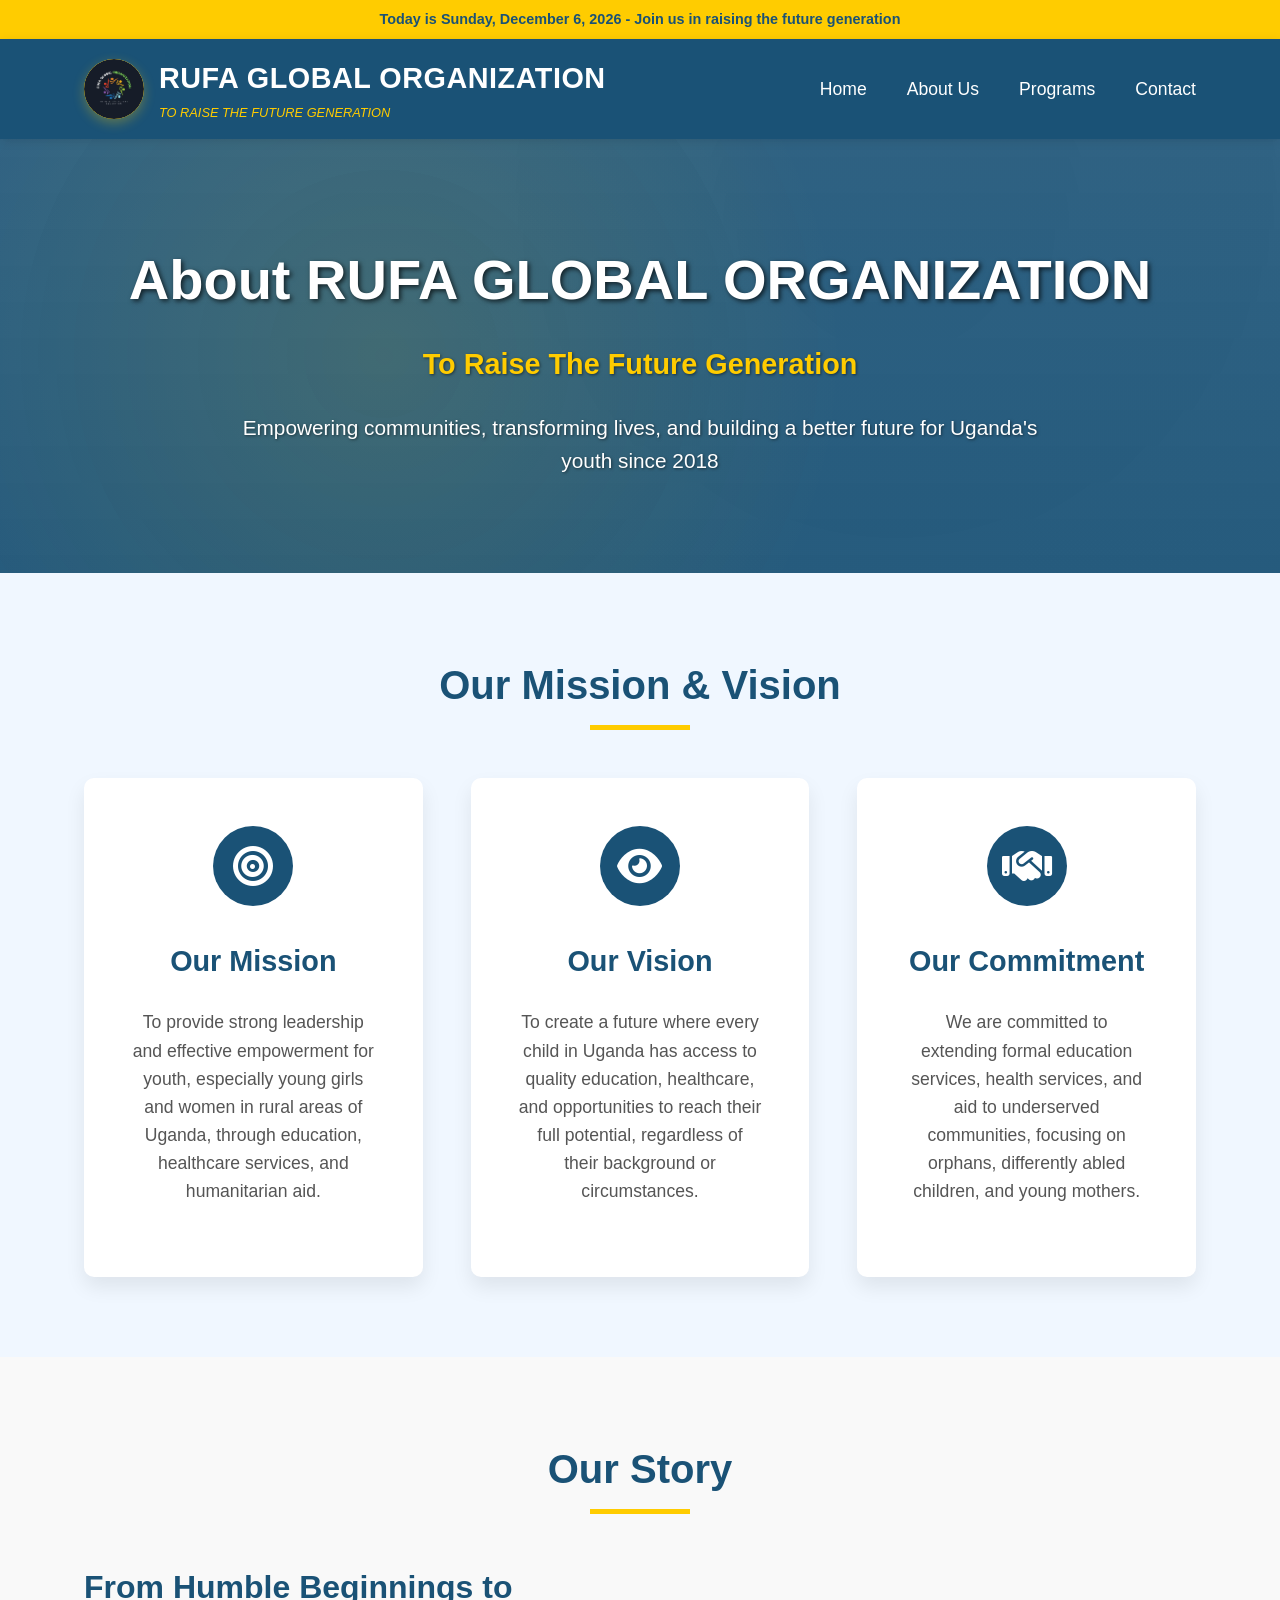
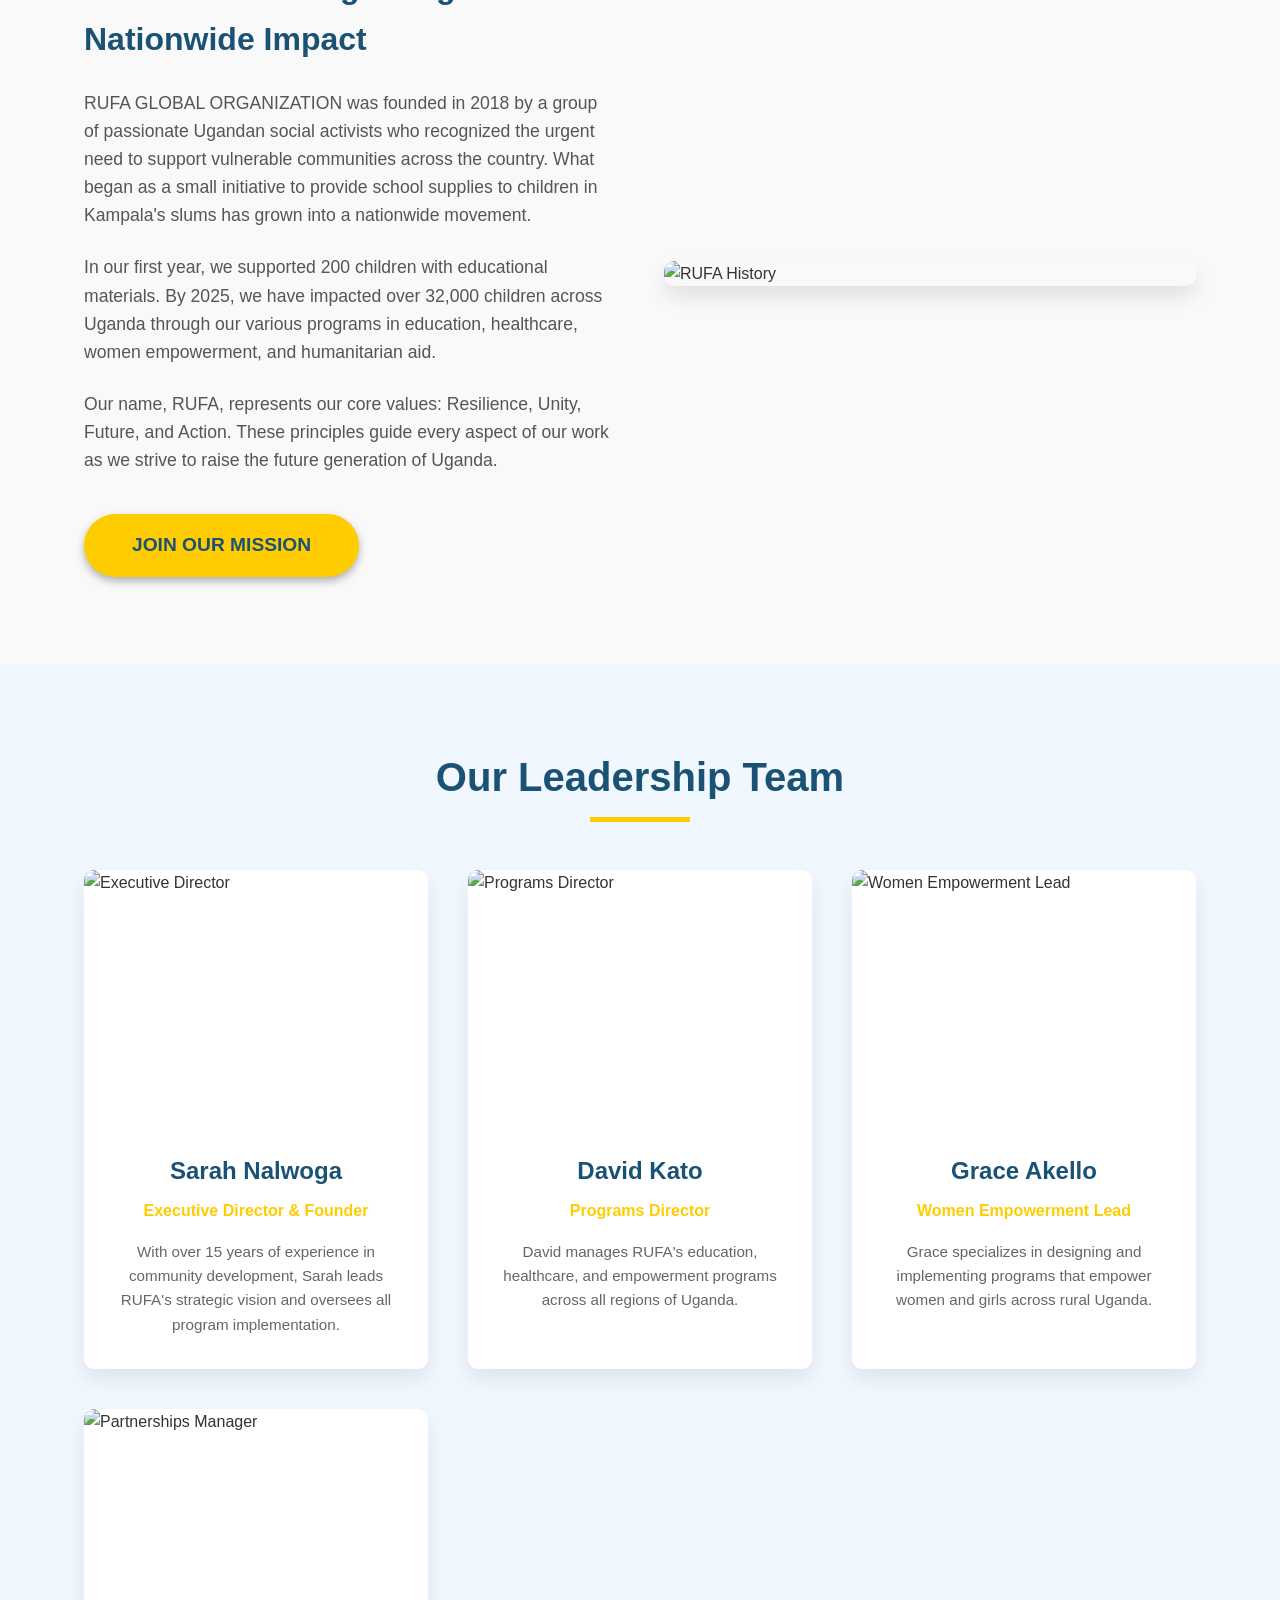
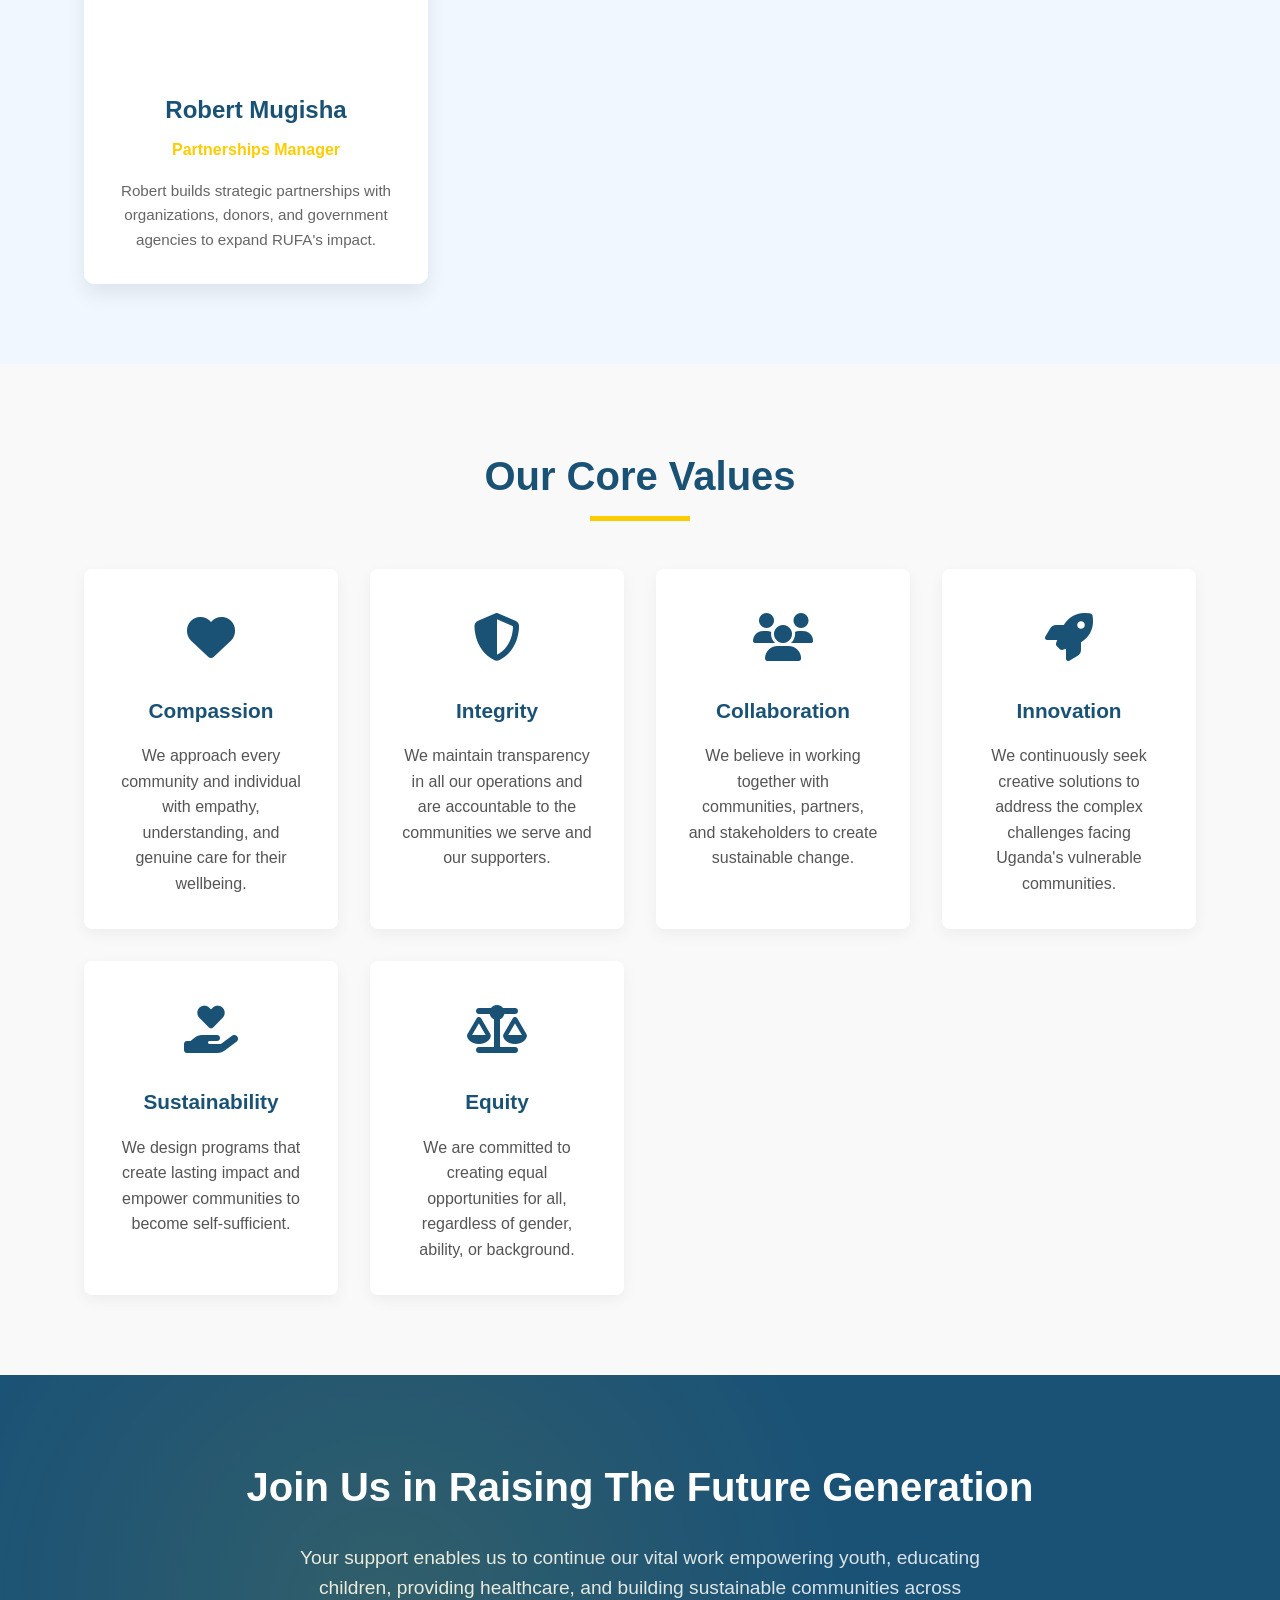
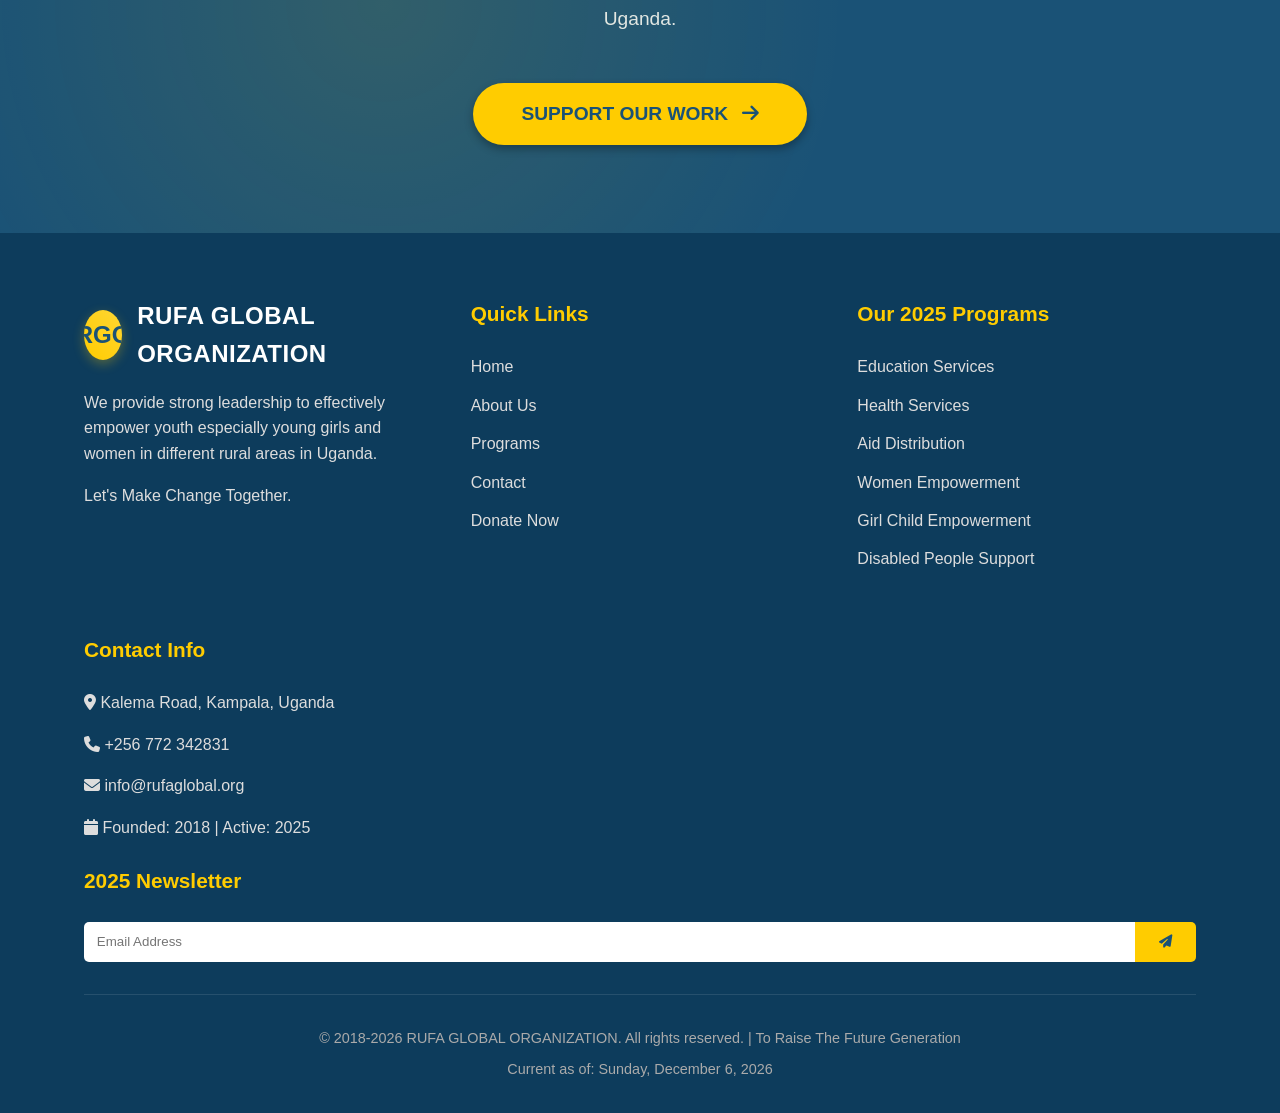
==== about.html @ f8e0bfba "Add files via upload" ====
<!DOCTYPE html>
<html lang="en">
<head>
    <meta charset="UTF-8">
    <meta name="viewport" content="width=device-width, initial-scale=1.0">
    <title>About Us - RUFA GLOBAL ORGANIZATION</title>
    <link rel="stylesheet" href="https://cdnjs.cloudflare.com/ajax/libs/font-awesome/6.4.0/css/all.min.css">
    <link rel="stylesheet" href="https://cdnjs.cloudflare.com/ajax/libs/animate.css/4.1.1/animate.min.css">
    <style>
        * {
            margin: 0;
            padding: 0;
            box-sizing: border-box;
            font-family: 'Segoe UI', Tahoma, Geneva, Verdana, sans-serif;
        }
        
        body {
            line-height: 1.6;
            color: #333;
            background-color: #f9f9f9;
            opacity: 0;
            animation: fadeIn 1s ease-in forwards;
        }

        @keyframes fadeIn {
            from { opacity: 0; }
            to { opacity: 1; }
        }
        
        /* Header & Navigation - Matching index.html */
        header {
            background-color: #1a5276;
            color: white;
            padding: 1rem 0;
            position: sticky;
            top: 0;
            z-index: 1000;
            box-shadow: 0 2px 10px rgba(0,0,0,0.1);
            animation: slideDown 0.8s ease-out;
        }

        @keyframes slideDown {
            from { transform: translateY(-100%); opacity: 0; }
            to { transform: translateY(0); opacity: 1; }
        }
        
        .container {
            width: 90%;
            max-width: 1200px;
            margin: 0 auto;
            padding: 0 20px;
        }
        
        .header-top {
            display: flex;
            justify-content: space-between;
            align-items: center;
        }
        
        .logo-container {
            display: flex;
            align-items: center;
            gap: 15px;
            z-index: 1002;
        }
        
        .logo-img {
            width: 60px;
            height: 60px;
            background: linear-gradient(45deg, #ffcc00, #ffd633);
            border-radius: 50%;
            display: flex;
            align-items: center;
            justify-content: center;
            font-size: 1.8rem;
            font-weight: bold;
            color: #1a5276;
            animation: pulse 2s infinite alternate;
            box-shadow: 0 4px 12px rgba(255, 204, 0, 0.3);
            overflow: hidden;
        }

        @keyframes pulse {
            0% { transform: scale(1); box-shadow: 0 4px 12px rgba(255, 204, 0, 0.3); }
            100% { transform: scale(1.05); box-shadow: 0 6px 18px rgba(255, 204, 0, 0.5); }
        }
        
        .logo-img img {
            width: 100%;
            height: 100%;
            object-fit: cover;
            border-radius: 50%;
        }
        
        .logo-text {
            display: flex;
            flex-direction: column;
        }
        
        .logo {
            font-size: 1.8rem;
            font-weight: 700;
            letter-spacing: 0.5px;
            color: white;
        }
        
        .tagline {
            font-size: 0.8rem;
            color: #ffcc00;
            font-style: italic;
            margin-top: 0.1rem;
        }
        
        /* Mobile Menu Toggle */
        .mobile-menu-toggle {
            display: none;
            background: none;
            border: none;
            color: white;
            font-size: 1.8rem;
            cursor: pointer;
            padding: 0.5rem;
            z-index: 1002;
        }
        
        /* Desktop Navigation */
        .desktop-nav {
            display: flex;
        }
        
        .desktop-nav ul {
            display: flex;
            list-style: none;
            gap: 2.5rem;
        }
        
        .desktop-nav ul li {
            position: relative;
        }
        
        .desktop-nav ul li a {
            color: white;
            text-decoration: none;
            font-weight: 500;
            font-size: 1.1rem;
            transition: color 0.3s;
            padding: 5px 0;
        }
        
        .desktop-nav ul li a:hover {
            color: #ffcc00;
        }

        .desktop-nav ul li a::after {
            content: '';
            position: absolute;
            bottom: -5px;
            left: 0;
            width: 0;
            height: 2px;
            background-color: #ffcc00;
            transition: width 0.3s ease;
        }

        .desktop-nav ul li a:hover::after {
            width: 100%;
        }
        
        /* Mobile Sidebar Navigation - Simplified to match desktop */
        .mobile-nav-overlay {
            position: fixed;
            top: 0;
            left: 0;
            width: 100%;
            height: 100%;
            background-color: rgba(0, 0, 0, 0.5);
            z-index: 1001;
            display: none;
            opacity: 0;
            transition: opacity 0.3s ease;
        }
        
        .mobile-nav-overlay.active {
            display: block;
            opacity: 1;
        }
        
        .mobile-nav-sidebar {
            position: fixed;
            top: 0;
            left: -300px;
            width: 280px;
            height: 100%;
            background-color: #1a5276;
            z-index: 1002;
            transition: left 0.3s ease;
            box-shadow: 2px 0 10px rgba(0, 0, 0, 0.3);
            display: flex;
            flex-direction: column;
        }
        
        .mobile-nav-sidebar.active {
            left: 0;
        }
        
        .mobile-nav-header {
            padding: 1.5rem;
            border-bottom: 1px solid rgba(255, 255, 255, 0.2);
            display: flex;
            align-items: center;
            gap: 15px;
            background-color: #0d3c5c;
        }
        
        .mobile-logo-img {
            width: 50px;
            height: 50px;
            background: linear-gradient(45deg, #ffcc00, #ffd633);
            border-radius: 50%;
            display: flex;
            align-items: center;
            justify-content: center;
            font-size: 1.5rem;
            font-weight: bold;
            color: #1a5276;
            overflow: hidden;
        }
        
        .mobile-logo-img img {
            width: 100%;
            height: 100%;
            object-fit: cover;
            border-radius: 50%;
        }
        
        .mobile-logo-text {
            display: flex;
            flex-direction: column;
        }
        
        .mobile-logo {
            font-size: 1.2rem;
            font-weight: 700;
            color: white;
        }
        
        .mobile-tagline {
            font-size: 0.7rem;
            color: #ffcc00;
            font-style: italic;
            margin-top: 0.1rem;
        }
        
        .mobile-nav-close {
            position: absolute;
            top: 1rem;
            right: 1rem;
            background: none;
            border: none;
            color: white;
            font-size: 1.5rem;
            cursor: pointer;
        }
        
        .mobile-nav-menu {
            flex: 1;
            padding: 2rem 0;
            overflow-y: auto;
        }
        
        .mobile-nav-menu ul {
            list-style: none;
        }
        
        .mobile-nav-menu ul li {
            border-bottom: 1px solid rgba(255, 255, 255, 0.1);
        }
        
        .mobile-nav-menu ul li a {
            display: block;
            padding: 1.2rem 1.5rem;
            color: white;
            text-decoration: none;
            font-size: 1.1rem;
            transition: all 0.3s;
            border-left: 4px solid transparent;
        }
        
        .mobile-nav-menu ul li a:hover {
            background-color: rgba(255, 255, 255, 0.1);
            color: #ffcc00;
            border-left-color: #ffcc00;
            padding-left: 2rem;
        }
        
        /* Current Date Banner - Matching index.html */
        .current-date {
            background-color: #ffcc00;
            color: #1a5276;
            text-align: center;
            padding: 0.5rem;
            font-weight: 600;
            font-size: 0.9rem;
            animation: slideInTop 0.8s ease-out;
        }

        @keyframes slideInTop {
            from { transform: translateY(-100%); opacity: 0; }
            to { transform: translateY(0); opacity: 1; }
        }
        
        /* Page Header */
        .page-header {
            background: linear-gradient(rgba(26, 82, 118, 0.9), rgba(26, 82, 118, 0.95)), url('https://images.unsplash.com/photo-1559027615-cd4628902d4a?ixlib=rb-4.0.3&ixid=M3wxMjA3fDB8MHxwaG90by1wYWdlfHx8fGVufDB8fHx8fA%3D%3D&auto=format&fit=crop&w=2074&q=80');
            background-size: cover;
            background-position: center;
            color: white;
            text-align: center;
            padding: 6rem 2rem;
            position: relative;
            overflow: hidden;
        }

        .page-header::before {
            content: '';
            position: absolute;
            top: 0;
            left: 0;
            width: 100%;
            height: 100%;
            background: radial-gradient(circle at 30% 50%, rgba(255, 204, 0, 0.1) 0%, transparent 50%),
                        radial-gradient(circle at 70% 20%, rgba(26, 82, 118, 0.1) 0%, transparent 50%);
            animation: float 20s infinite ease-in-out alternate;
        }

        @keyframes float {
            0% { transform: translate(0, 0) scale(1); }
            50% { transform: translate(-20px, 20px) scale(1.05); }
            100% { transform: translate(10px, -10px) scale(1); }
        }
        
        .page-title {
            font-size: 3.5rem;
            margin-bottom: 1rem;
            text-shadow: 2px 2px 5px rgba(0,0,0,0.7);
            animation: fadeInUp 1s ease-out 0.5s both;
        }

        @keyframes fadeInUp {
            from { opacity: 0; transform: translateY(30px); }
            to { opacity: 1; transform: translateY(0); }
        }
        
        .page-subtitle {
            font-size: 1.8rem;
            color: #ffcc00;
            font-weight: 600;
            margin-bottom: 1.5rem;
            text-shadow: 1px 1px 3px rgba(0,0,0,0.5);
            animation: fadeInUp 1s ease-out 0.7s both;
        }
        
        /* Section Styling */
        .section {
            padding: 5rem 0;
            opacity: 0;
            transform: translateY(20px);
            transition: opacity 0.8s, transform 0.8s;
        }

        .section.visible {
            opacity: 1;
            transform: translateY(0);
        }
        
        .section-title {
            text-align: center;
            font-size: 2.5rem;
            color: #1a5276;
            margin-bottom: 3rem;
            position: relative;
            opacity: 0;
            transform: translateY(20px);
            animation: fadeInUp 0.8s ease-out forwards;
        }

        .section-title.animate {
            animation-delay: 0.3s;
        }
        
        .section-title::after {
            content: '';
            display: block;
            width: 100px;
            height: 5px;
            background-color: #ffcc00;
            margin: 0.5rem auto 2rem;
            transform: scaleX(0);
            transform-origin: center;
            animation: expand 0.8s ease-out 0.5s forwards;
        }

        @keyframes expand {
            from { transform: scaleX(0); }
            to { transform: scaleX(1); }
        }
        
        /* Mission & Vision */
        .mission-vision {
            background-color: #f0f7ff;
        }
        
        .mv-container {
            display: grid;
            grid-template-columns: repeat(auto-fit, minmax(300px, 1fr));
            gap: 3rem;
        }
        
        .mv-card {
            background-color: white;
            padding: 3rem;
            border-radius: 10px;
            box-shadow: 0 10px 20px rgba(0,0,0,0.08);
            text-align: center;
            transition: transform 0.3s;
            opacity: 0;
            transform: translateY(20px);
        }

        .mv-card.visible {
            opacity: 1;
            transform: translateY(0);
        }
        
        .mv-card:hover {
            transform: translateY(-10px);
        }
        
        .mv-icon {
            width: 80px;
            height: 80px;
            background-color: #1a5276;
            color: white;
            border-radius: 50%;
            display: flex;
            align-items: center;
            justify-content: center;
            font-size: 2.5rem;
            margin: 0 auto 2rem;
            transition: transform 0.3s, background-color 0.3s;
        }

        .mv-card:hover .mv-icon {
            transform: scale(1.1);
            background-color: #ffcc00;
        }
        
        .mv-card h3 {
            color: #1a5276;
            margin-bottom: 1.5rem;
            font-size: 1.8rem;
        }
        
        .mv-card p {
            color: #555;
            font-size: 1.1rem;
            margin-bottom: 1.5rem;
        }
        
        /* History Section */
        .history-content {
            display: flex;
            flex-wrap: wrap;
            gap: 3rem;
            align-items: center;
        }
        
        .history-text {
            flex: 1;
            min-width: 300px;
            opacity: 0;
            transform: translateX(-20px);
            transition: opacity 0.8s, transform 0.8s;
        }

        .history-text.visible {
            opacity: 1;
            transform: translateX(0);
        }
        
        .history-text h3 {
            color: #1a5276;
            margin-bottom: 1.5rem;
            font-size: 2rem;
        }
        
        .history-text p {
            margin-bottom: 1.5rem;
            color: #555;
            font-size: 1.1rem;
        }
        
        .history-image {
            flex: 1;
            min-width: 300px;
            border-radius: 10px;
            overflow: hidden;
            box-shadow: 0 10px 20px rgba(0,0,0,0.1);
            opacity: 0;
            transform: translateX(20px);
            transition: opacity 0.8s, transform 0.8s;
        }

        .history-image.visible {
            opacity: 1;
            transform: translateX(0);
        }
        
        .history-image img {
            width: 100%;
            height: auto;
            display: block;
            transition: transform 0.5s;
        }
        
        .history-image:hover img {
            transform: scale(1.05);
        }
        
        /* Team Section */
        .team-section {
            background-color: #f0f7ff;
        }
        
        .team-container {
            display: grid;
            grid-template-columns: repeat(auto-fit, minmax(250px, 1fr));
            gap: 2.5rem;
        }
        
        .team-member {
            background-color: white;
            border-radius: 10px;
            overflow: hidden;
            box-shadow: 0 10px 20px rgba(0,0,0,0.08);
            transition: transform 0.3s;
            opacity: 0;
            transform: translateY(20px);
        }

        .team-member.visible {
            opacity: 1;
            transform: translateY(0);
        }
        
        .team-member:hover {
            transform: translateY(-10px);
        }
        
        .member-image {
            height: 250px;
            overflow: hidden;
        }
        
        .member-image img {
            width: 100%;
            height: 100%;
            object-fit: cover;
            transition: transform 0.5s;
        }
        
        .team-member:hover .member-image img {
            transform: scale(1.1);
        }
        
        .member-info {
            padding: 2rem;
            text-align: center;
        }
        
        .member-info h3 {
            color: #1a5276;
            margin-bottom: 0.5rem;
            font-size: 1.5rem;
        }
        
        .member-role {
            color: #ffcc00;
            font-weight: 600;
            margin-bottom: 1rem;
        }
        
        .member-info p {
            color: #666;
            font-size: 0.95rem;
        }
        
        /* Values Section */
        .values-container {
            display: grid;
            grid-template-columns: repeat(auto-fit, minmax(250px, 1fr));
            gap: 2rem;
        }
        
        .value-item {
            background-color: white;
            padding: 2rem;
            border-radius: 8px;
            box-shadow: 0 5px 15px rgba(0,0,0,0.05);
            text-align: center;
            transition: transform 0.3s, box-shadow 0.3s;
            opacity: 0;
            transform: translateY(20px);
        }

        .value-item.visible {
            opacity: 1;
            transform: translateY(0);
        }
        
        .value-item:hover {
            transform: translateY(-10px);
            box-shadow: 0 15px 30px rgba(0,0,0,0.1);
        }
        
        .value-icon {
            font-size: 3rem;
            color: #1a5276;
            margin-bottom: 1rem;
            transition: transform 0.3s, color 0.3s;
        }

        .value-item:hover .value-icon {
            transform: scale(1.2);
            color: #ffcc00;
        }
        
        .value-item h4 {
            color: #1a5276;
            margin-bottom: 1rem;
            font-size: 1.3rem;
        }
        
        .value-item p {
            color: #555;
            font-size: 1rem;
        }
        
        /* CTA Section */
        .cta-section {
            background-color: #1a5276;
            color: white;
            text-align: center;
            padding: 5rem 2rem;
            position: relative;
            overflow: hidden;
        }
        
        .cta-section::before {
            content: '';
            position: absolute;
            top: 0;
            left: 0;
            width: 100%;
            height: 100%;
            background: radial-gradient(circle at 30% 50%, rgba(255, 204, 0, 0.1) 0%, transparent 50%),
                        radial-gradient(circle at 70% 20%, rgba(26, 82, 118, 0.1) 0%, transparent 50%);
        }
        
        .cta-title {
            font-size: 2.5rem;
            margin-bottom: 1.5rem;
            position: relative;
        }
        
        .cta-text {
            font-size: 1.2rem;
            max-width: 700px;
            margin: 0 auto 3rem;
            color: rgba(255, 255, 255, 0.9);
        }
        
        .cta-button {
            display: inline-block;
            background-color: #ffcc00;
            color: #1a5276;
            padding: 1rem 3rem;
            border-radius: 50px;
            text-decoration: none;
            font-weight: 700;
            font-size: 1.2rem;
            transition: all 0.3s;
            box-shadow: 0 4px 8px rgba(0,0,0,0.3);
            position: relative;
            overflow: hidden;
        }

        .cta-button::before {
            content: '';
            position: absolute;
            top: 0;
            left: -100%;
            width: 100%;
            height: 100%;
            background: linear-gradient(90deg, transparent, rgba(255, 255, 255, 0.2), transparent);
            transition: left 0.5s;
        }

        .cta-button:hover::before {
            left: 100%;
        }
        
        .cta-button:hover {
            background-color: #ffd633;
            transform: translateY(-3px);
            box-shadow: 0 6px 12px rgba(0,0,0,0.4);
        }
        
        .cta-button i {
            margin-left: 0.5rem;
            transition: transform 0.3s;
        }

        .cta-button:hover i {
            transform: translateX(5px);
        }
        
        /* Footer */
        footer {
            background-color: #0d3c5c;
            color: white;
            padding: 4rem 0 2rem;
            opacity: 0;
            transform: translateY(20px);
            transition: opacity 0.8s, transform 0.8s;
        }

        footer.visible {
            opacity: 1;
            transform: translateY(0);
        }
        
        .footer-container {
            display: flex;
            flex-wrap: wrap;
            justify-content: space-between;
            gap: 3rem;
            margin-bottom: 2rem;
        }
        
        .footer-column {
            flex: 1;
            min-width: 250px;
            opacity: 0;
            transform: translateY(20px);
            transition: opacity 0.5s, transform 0.5s;
        }

        footer.visible .footer-column {
            opacity: 1;
            transform: translateY(0);
        }

        footer.visible .footer-column:nth-child(1) { transition-delay: 0.1s; }
        footer.visible .footer-column:nth-child(2) { transition-delay: 0.2s; }
        footer.visible .footer-column:nth-child(3) { transition-delay: 0.3s; }
        footer.visible .footer-column:nth-child(4) { transition-delay: 0.4s; }
        
        .footer-column h4 {
            color: #ffcc00;
            margin-bottom: 1.5rem;
            font-size: 1.3rem;
        }
        
        .footer-column p {
            margin-bottom: 1rem;
            color: #ddd;
        }
        
        .footer-column a {
            color: #ddd;
            text-decoration: none;
            display: block;
            margin-bottom: 0.8rem;
            transition: color 0.3s, transform 0.3s;
            transform-origin: left;
        }
        
        .footer-column a:hover {
            color: #ffcc00;
            transform: translateX(5px);
        }
        
        .newsletter-form {
            display: flex;
            margin-top: 1rem;
            opacity: 0;
            transform: translateY(10px);
            transition: opacity 0.5s, transform 0.5s;
        }

        footer.visible .newsletter-form {
            opacity: 1;
            transform: translateY(0);
            transition-delay: 0.5s;
        }
        
        .newsletter-form input {
            flex: 1;
            padding: 0.8rem;
            border: none;
            border-radius: 5px 0 0 5px;
        }
        
        .newsletter-form button {
            background-color: #ffcc00;
            color: #1a5276;
            border: none;
            padding: 0 1.5rem;
            border-radius: 0 5px 5px 0;
            font-weight: 600;
            cursor: pointer;
            transition: background-color 0.3s;
        }

        .newsletter-form button:hover {
            background-color: #ffd633;
        }
        
        .copyright {
            text-align: center;
            padding-top: 2rem;
            border-top: 1px solid rgba(255,255,255,0.1);
            color: #aaa;
            font-size: 0.9rem;
            opacity: 0;
            transform: translateY(10px);
            transition: opacity 0.5s, transform 0.5s;
        }

        footer.visible .copyright {
            opacity: 1;
            transform: translateY(0);
            transition-delay: 0.6s;
        }
        
        /* Responsive Design */
        @media (max-width: 992px) {
            .page-title {
                font-size: 2.8rem;
            }
            
            .section-title {
                font-size: 2rem;
            }
        }
        
        @media (max-width: 768px) {
            .desktop-nav {
                display: none;
            }
            
            .mobile-menu-toggle {
                display: block;
            }
            
            .header-top {
                padding-bottom: 1rem;
            }
            
            .logo {
                font-size: 1.5rem;
            }
            
            .logo-img {
                width: 50px;
                height: 50px;
                font-size: 1.5rem;
            }
            
            .page-header {
                padding: 4rem 1rem;
            }
            
            .page-title {
                font-size: 2.2rem;
            }
            
            .page-subtitle {
                font-size: 1.4rem;
            }
            
            .section {
                padding: 3rem 0;
            }
            
            .logo-container {
                gap: 10px;
            }
        }
        
        @media (max-width: 480px) {
            .page-title {
                font-size: 1.8rem;
            }
            
            .cta-button {
                padding: 0.8rem 2rem;
                font-size: 1rem;
            }
            
            .section-title {
                font-size: 1.8rem;
            }
        }
    </style>
</head>
<body>
    <!-- Current Date Banner - Matching index.html -->
    <div class="current-date" id="currentDate">
        Today is <span id="dateDisplay"></span> - Join us in raising the future generation
    </div>

    <!-- Header & Navigation - Updated to match index.html -->
    <header>
        <div class="container">
            <div class="header-top">
                <button class="mobile-menu-toggle" id="mobileMenuToggle">
                    <i class="fas fa-bars"></i>
                </button>
                
                <div class="logo-container">
                    <div class="logo-img">
                        <img src="images/logo.jpeg" alt="RUFA Global Organization Logo" onerror="this.style.display='none'; this.parentElement.innerHTML='RGO';">
                    </div>
                    <div class="logo-text">
                        <div class="logo">RUFA GLOBAL ORGANIZATION</div>
                        <div class="tagline">TO RAISE THE FUTURE GENERATION</div>
                    </div>
                </div>
                
                <!-- Desktop Navigation -->
                <nav class="desktop-nav">
                    <ul>
                        <li><a href="index.html">Home</a></li>
                        <li><a href="about.html">About Us</a></li>
                        <li><a href="index.html#programs">Programs</a></li>
                        <li><a href="index.html#contact">Contact</a></li>
                    </ul>
                </nav>
            </div>
        </div>
    </header>

    <!-- Mobile Sidebar Navigation - SIMPLIFIED TO MATCH DESKTOP -->
    <div class="mobile-nav-overlay" id="mobileNavOverlay"></div>
    
    <div class="mobile-nav-sidebar" id="mobileNavSidebar">
        <div class="mobile-nav-header">
            <div class="mobile-logo-img">
                <img src="images/logo.jpeg" alt="RUFA Global Organization Logo" onerror="this.style.display='none'; this.parentElement.innerHTML='RGO';">
            </div>
            <div class="mobile-logo-text">
                <div class="mobile-logo">RUFA GLOBAL ORGANIZATION</div>
                <div class="mobile-tagline">TO RAISE THE FUTURE GENERATION</div>
            </div>
            <button class="mobile-nav-close" id="mobileNavClose">
                <i class="fas fa-times"></i>
            </button>
        </div>
        
        <div class="mobile-nav-menu">
            <ul>
                <li><a href="index.html">Home</a></li>
                <li><a href="about.html">About Us</a></li>
                <li><a href="index.html#programs">Programs</a></li>
                <li><a href="index.html#contact">Contact</a></li>
                <li><a href="index.html#donate">Donate Now</a></li>
            </ul>
        </div>
        
        <div class="mobile-nav-footer">
            <p>Together We Can Make A Difference</p>
        </div>
    </div>

    <!-- Page Header -->
    <section class="page-header">
        <div class="container">
            <h1 class="page-title">About RUFA GLOBAL ORGANIZATION</h1>
            <div class="page-subtitle">To Raise The Future Generation</div>
            <p style="font-size: 1.3rem; max-width: 800px; margin: 0 auto; text-shadow: 1px 1px 3px rgba(0,0,0,0.5); animation: fadeInUp 1s ease-out 0.9s both;">
                Empowering communities, transforming lives, and building a better future for Uganda's youth since 2018
            </p>
        </div>
    </section>

    <!-- Mission & Vision Section -->
    <section class="section mission-vision">
        <div class="container">
            <h2 class="section-title animate">Our Mission & Vision</h2>
            <div class="mv-container" id="mvContainer">
                <div class="mv-card">
                    <div class="mv-icon">
                        <i class="fas fa-bullseye"></i>
                    </div>
                    <h3>Our Mission</h3>
                    <p>To provide strong leadership and effective empowerment for youth, especially young girls and women in rural areas of Uganda, through education, healthcare services, and humanitarian aid.</p>
                </div>
                
                <div class="mv-card">
                    <div class="mv-icon">
                        <i class="fas fa-eye"></i>
                    </div>
                    <h3>Our Vision</h3>
                    <p>To create a future where every child in Uganda has access to quality education, healthcare, and opportunities to reach their full potential, regardless of their background or circumstances.</p>
                </div>
                
                <div class="mv-card">
                    <div class="mv-icon">
                        <i class="fas fa-handshake"></i>
                    </div>
                    <h3>Our Commitment</h3>
                    <p>We are committed to extending formal education services, health services, and aid to underserved communities, focusing on orphans, differently abled children, and young mothers.</p>
                </div>
            </div>
        </div>
    </section>

    <!-- History Section -->
    <section class="section">
        <div class="container">
            <h2 class="section-title animate">Our Story</h2>
            <div class="history-content">
                <div class="history-text">
                    <h3>From Humble Beginnings to Nationwide Impact</h3>
                    <p>RUFA GLOBAL ORGANIZATION was founded in 2018 by a group of passionate Ugandan social activists who recognized the urgent need to support vulnerable communities across the country. What began as a small initiative to provide school supplies to children in Kampala's slums has grown into a nationwide movement.</p>
                    
                    <p>In our first year, we supported 200 children with educational materials. By 2025, we have impacted over 32,000 children across Uganda through our various programs in education, healthcare, women empowerment, and humanitarian aid.</p>
                    
                    <p>Our name, RUFA, represents our core values: Resilience, Unity, Future, and Action. These principles guide every aspect of our work as we strive to raise the future generation of Uganda.</p>
                    
                    <a href="index.html#donate" class="cta-button" style="display: inline-block; margin-top: 1rem;">JOIN OUR MISSION</a>
                </div>
                
                <div class="history-image">
                    <img src="https://images.unsplash.com/photo-1529156069898-49953e39b3ac?ixlib=rb-4.0.3&ixid=M3wxMjA3fDB8MHxwaG90by1wYWdlfHx8fGVufDB8fHx8fA%3D%3D&auto=format&fit=crop&w=1932&q=80" alt="RUFA History">
                </div>
            </div>
        </div>
    </section>

    <!-- Team Section -->
    <section class="section team-section">
        <div class="container">
            <h2 class="section-title animate">Our Leadership Team</h2>
            <div class="team-container" id="teamContainer">
                <div class="team-member">
                    <div class="member-image">
                        <img src="https://images.unsplash.com/photo-1582750433449-648ed127bb54?ixlib=rb-4.0.3&ixid=M3wxMjA3fDB8MHxwaG90by1wYWdlfHx8fGVufDB8fHx8fA%3D%3D&auto=format&fit=crop&w=1974&q=80" alt="Executive Director">
                    </div>
                    <div class="member-info">
                        <h3>Sarah Nalwoga</h3>
                        <div class="member-role">Executive Director & Founder</div>
                        <p>With over 15 years of experience in community development, Sarah leads RUFA's strategic vision and oversees all program implementation.</p>
                    </div>
                </div>
                
                <div class="team-member">
                    <div class="member-image">
                        <img src="https://images.unsplash.com/photo-1560250097-0b93528c311a?ixlib=rb-4.0.3&ixid=M3wxMjA3fDB8MHxwaG90by1wYWdlfHx8fGVufDB8fHx8fA%3D%3D&auto=format&fit=crop&w=1974&q=80" alt="Programs Director">
                    </div>
                    <div class="member-info">
                        <h3>David Kato</h3>
                        <div class="member-role">Programs Director</div>
                        <p>David manages RUFA's education, healthcare, and empowerment programs across all regions of Uganda.</p>
                    </div>
                </div>
                
                <div class="team-member">
                    <div class="member-image">
                        <img src="https://images.unsplash.com/photo-1573496359142-b8d87734a5a2?ixlib=rb-4.0.3&ixid=M3wxMjA3fDB8MHxwaG90by1wYWdlfHx8fGVufDB8fHx8fA%3D%3D&auto=format&fit=crop&w=1976&q=80" alt="Women Empowerment Lead">
                    </div>
                    <div class="member-info">
                        <h3>Grace Akello</h3>
                        <div class="member-role">Women Empowerment Lead</div>
                        <p>Grace specializes in designing and implementing programs that empower women and girls across rural Uganda.</p>
                    </div>
                </div>
                
                <div class="team-member">
                    <div class="member-image">
                        <img src="https://images.unsplash.com/photo-1507003211169-0a1dd7228f2d?ixlib=rb-4.0.3&ixid=M3wxMjA3fDB8MHxwaG90by1wYWdlfHx8fGVufDB8fHx8fA%3D%3D&auto=format&fit=crop&w=1974&q=80" alt="Partnerships Manager">
                    </div>
                    <div class="member-info">
                        <h3>Robert Mugisha</h3>
                        <div class="member-role">Partnerships Manager</div>
                        <p>Robert builds strategic partnerships with organizations, donors, and government agencies to expand RUFA's impact.</p>
                    </div>
                </div>
            </div>
        </div>
    </section>

    <!-- Values Section -->
    <section class="section">
        <div class="container">
            <h2 class="section-title animate">Our Core Values</h2>
            <div class="values-container" id="valuesContainer">
                <div class="value-item">
                    <div class="value-icon">
                        <i class="fas fa-heart"></i>
                    </div>
                    <h4>Compassion</h4>
                    <p>We approach every community and individual with empathy, understanding, and genuine care for their wellbeing.</p>
                </div>
                
                <div class="value-item">
                    <div class="value-icon">
                        <i class="fas fa-shield-alt"></i>
                    </div>
                    <h4>Integrity</h4>
                    <p>We maintain transparency in all our operations and are accountable to the communities we serve and our supporters.</p>
                </div>
                
                <div class="value-item">
                    <div class="value-icon">
                        <i class="fas fa-users"></i>
                    </div>
                    <h4>Collaboration</h4>
                    <p>We believe in working together with communities, partners, and stakeholders to create sustainable change.</p>
                </div>
                
                <div class="value-item">
                    <div class="value-icon">
                        <i class="fas fa-rocket"></i>
                    </div>
                    <h4>Innovation</h4>
                    <p>We continuously seek creative solutions to address the complex challenges facing Uganda's vulnerable communities.</p>
                </div>
                
                <div class="value-item">
                    <div class="value-icon">
                        <i class="fas fa-hand-holding-heart"></i>
                    </div>
                    <h4>Sustainability</h4>
                    <p>We design programs that create lasting impact and empower communities to become self-sufficient.</p>
                </div>
                
                <div class="value-item">
                    <div class="value-icon">
                        <i class="fas fa-balance-scale"></i>
                    </div>
                    <h4>Equity</h4>
                    <p>We are committed to creating equal opportunities for all, regardless of gender, ability, or background.</p>
                </div>
            </div>
        </div>
    </section>

    <!-- CTA Section -->
    <section class="cta-section">
        <div class="container">
            <h2 class="cta-title">Join Us in Raising The Future Generation</h2>
            <p class="cta-text">Your support enables us to continue our vital work empowering youth, educating children, providing healthcare, and building sustainable communities across Uganda.</p>
            <a href="index.html#donate" class="cta-button">SUPPORT OUR WORK <i class="fas fa-arrow-right"></i></a>
        </div>
    </section>

    <!-- Footer -->
    <footer>
        <div class="container">
            <div class="footer-container">
                <div class="footer-column">
                    <div class="logo-container" style="margin-bottom: 1rem;">
                        <div class="logo-img" style="width: 50px; height: 50px; font-size: 1.5rem;">RGO</div>
                        <div class="logo-text">
                            <div class="logo" style="font-size: 1.5rem;">RUFA GLOBAL ORGANIZATION</div>
                        </div>
                    </div>
                    <p>We provide strong leadership to effectively empower youth especially young girls and women in different rural areas in Uganda.</p>
                    <p>Let's Make Change Together.</p>
                </div>
                
                <div class="footer-column">
                    <h4>Quick Links</h4>
                    <a href="index.html">Home</a>
                    <a href="about.html">About Us</a>
                    <a href="index.html#programs">Programs</a>
                    <a href="index.html#contact">Contact</a>
                    <a href="index.html#donate">Donate Now</a>
                </div>
                
                <div class="footer-column">
                    <h4>Our 2025 Programs</h4>
                    <a href="index.html#programs">Education Services</a>
                    <a href="index.html#programs">Health Services</a>
                    <a href="index.html#programs">Aid Distribution</a>
                    <a href="index.html#programs">Women Empowerment</a>
                    <a href="index.html#programs">Girl Child Empowerment</a>
                    <a href="index.html#programs">Disabled People Support</a>
                </div>
                
                <div class="footer-column">
                    <h4>Contact Info</h4>
                    <p><i class="fas fa-map-marker-alt"></i> Kalema Road, Kampala, Uganda</p>
                    <p><i class="fas fa-phone"></i> +256 772 342831</p>
                    <p><i class="fas fa-envelope"></i> info@rufaglobal.org</p>
                    <p><i class="fas fa-calendar"></i> Founded: 2018 | Active: 2025</p>
                    
                    <h4 style="margin-top: 1.5rem;">2025 Newsletter</h4>
                    <div class="newsletter-form">
                        <input type="email" placeholder="Email Address">
                        <button type="submit"><i class="fas fa-paper-plane"></i></button>
                    </div>
                </div>
            </div>
            
            <div class="copyright">
                <p>&copy; 2018-<span id="currentYear"></span> RUFA GLOBAL ORGANIZATION. All rights reserved. | To Raise The Future Generation</p>
                <p style="margin-top: 0.5rem;">Current as of: <span id="footerDate"></span></p>
            </div>
        </div>
    </footer>

    <script>
        // Display current date
        function updateDate() {
            const now = new Date();
            const options = { weekday: 'long', year: 'numeric', month: 'long', day: 'numeric' };
            const formattedDate = now.toLocaleDateString('en-US', options);
            
            document.getElementById('dateDisplay').textContent = formattedDate;
            document.getElementById('footerDate').textContent = formattedDate;
            document.getElementById('currentYear').textContent = now.getFullYear();
        }
        
        // Mobile menu functionality
        const mobileMenuToggle = document.getElementById('mobileMenuToggle');
        const mobileNavOverlay = document.getElementById('mobileNavOverlay');
        const mobileNavSidebar = document.getElementById('mobileNavSidebar');
        const mobileNavClose = document.getElementById('mobileNavClose');
        
        // Open mobile menu
        mobileMenuToggle.addEventListener('click', function() {
            mobileNavOverlay.classList.add('active');
            mobileNavSidebar.classList.add('active');
            document.body.style.overflow = 'hidden';
        });
        
        // Close mobile menu
        function closeMobileMenu() {
            mobileNavOverlay.classList.remove('active');
            mobileNavSidebar.classList.remove('active');
            document.body.style.overflow = '';
        }
        
        mobileNavOverlay.addEventListener('click', closeMobileMenu);
        mobileNavClose.addEventListener('click', closeMobileMenu);
        
        // Close menu when clicking on a link
        document.querySelectorAll('.mobile-nav-menu a').forEach(link => {
            link.addEventListener('click', function() {
                closeMobileMenu();
                
                // Handle navigation to index.html with hash
                const href = this.getAttribute('href');
                if (href.includes('index.html')) {
                    window.location.href = href;
                }
            });
        });
        
        // Call on page load
        updateDate();
        
        // Intersection Observer for animations
        const observerOptions = {
            threshold: 0.1,
            rootMargin: '0px 0px -50px 0px'
        };
        
        const observer = new IntersectionObserver((entries) => {
            entries.forEach(entry => {
                if (entry.isIntersecting) {
                    entry.target.classList.add('visible');
                    
                    // Animate child elements with delays
                    if (entry.target.id === 'mvContainer') {
                        const mvCards = entry.target.querySelectorAll('.mv-card');
                        mvCards.forEach((card, index) => {
                            setTimeout(() => {
                                card.classList.add('visible');
                            }, index * 200);
                        });
                    }
                    
                    if (entry.target.id === 'teamContainer') {
                        const teamMembers = entry.target.querySelectorAll('.team-member');
                        teamMembers.forEach((member, index) => {
                            setTimeout(() => {
                                member.classList.add('visible');
                            }, index * 150);
                        });
                    }
                    
                    if (entry.target.id === 'valuesContainer') {
                        const valueItems = entry.target.querySelectorAll('.value-item');
                        valueItems.forEach((item, index) => {
                            setTimeout(() => {
                                item.classList.add('visible');
                            }, index * 100);
                        });
                    }
                }
            });
        }, observerOptions);
        
        // Observe sections for animation
        document.querySelectorAll('.section').forEach(section => {
            observer.observe(section);
        });
        
        // Observe specific elements
        document.querySelectorAll('.history-text, .history-image, footer').forEach(el => {
            observer.observe(el);
        });
        
        // Observe containers
        document.querySelectorAll('#mvContainer, #teamContainer, #valuesContainer').forEach(el => {
            observer.observe(el);
        });
        
        // Smooth scrolling for navigation links
        document.querySelectorAll('.desktop-nav a, .footer-column a, .cta-button').forEach(anchor => {
            anchor.addEventListener('click', function(e) {
                const href = this.getAttribute('href');
                
                // If it's a link to index.html with hash, let it navigate normally
                if (href.includes('index.html')) {
                    // Allow normal navigation
                    return true;
                }
                
                // For internal page links
                if (href.startsWith('#')) {
                    e.preventDefault();
                    
                    const targetId = this.getAttribute('href');
                    const targetSection = document.querySelector(targetId);
                    
                    if (targetSection) {
                        window.scrollTo({
                            top: targetSection.offsetTop - 100,
                            behavior: 'smooth'
                        });
                    }
                }
            });
        });
        
        // Newsletter subscription
        document.querySelectorAll('.newsletter-form button').forEach(button => {
            button.addEventListener('click', function() {
                const form = this.closest('.newsletter-form');
                const emailInput = form.querySelector('input');
                if (emailInput.value && emailInput.value.includes('@')) {
                    alert('Thank you for subscribing to RUFA GLOBAL ORGANIZATION 2025 newsletter!');
                    emailInput.value = '';
                } else {
                    alert('Please enter a valid email address.');
                }
            });
        });
        
        // Update date every minute (in case page stays open)
        setInterval(updateDate, 60000);
    </script>
</body>
</html>
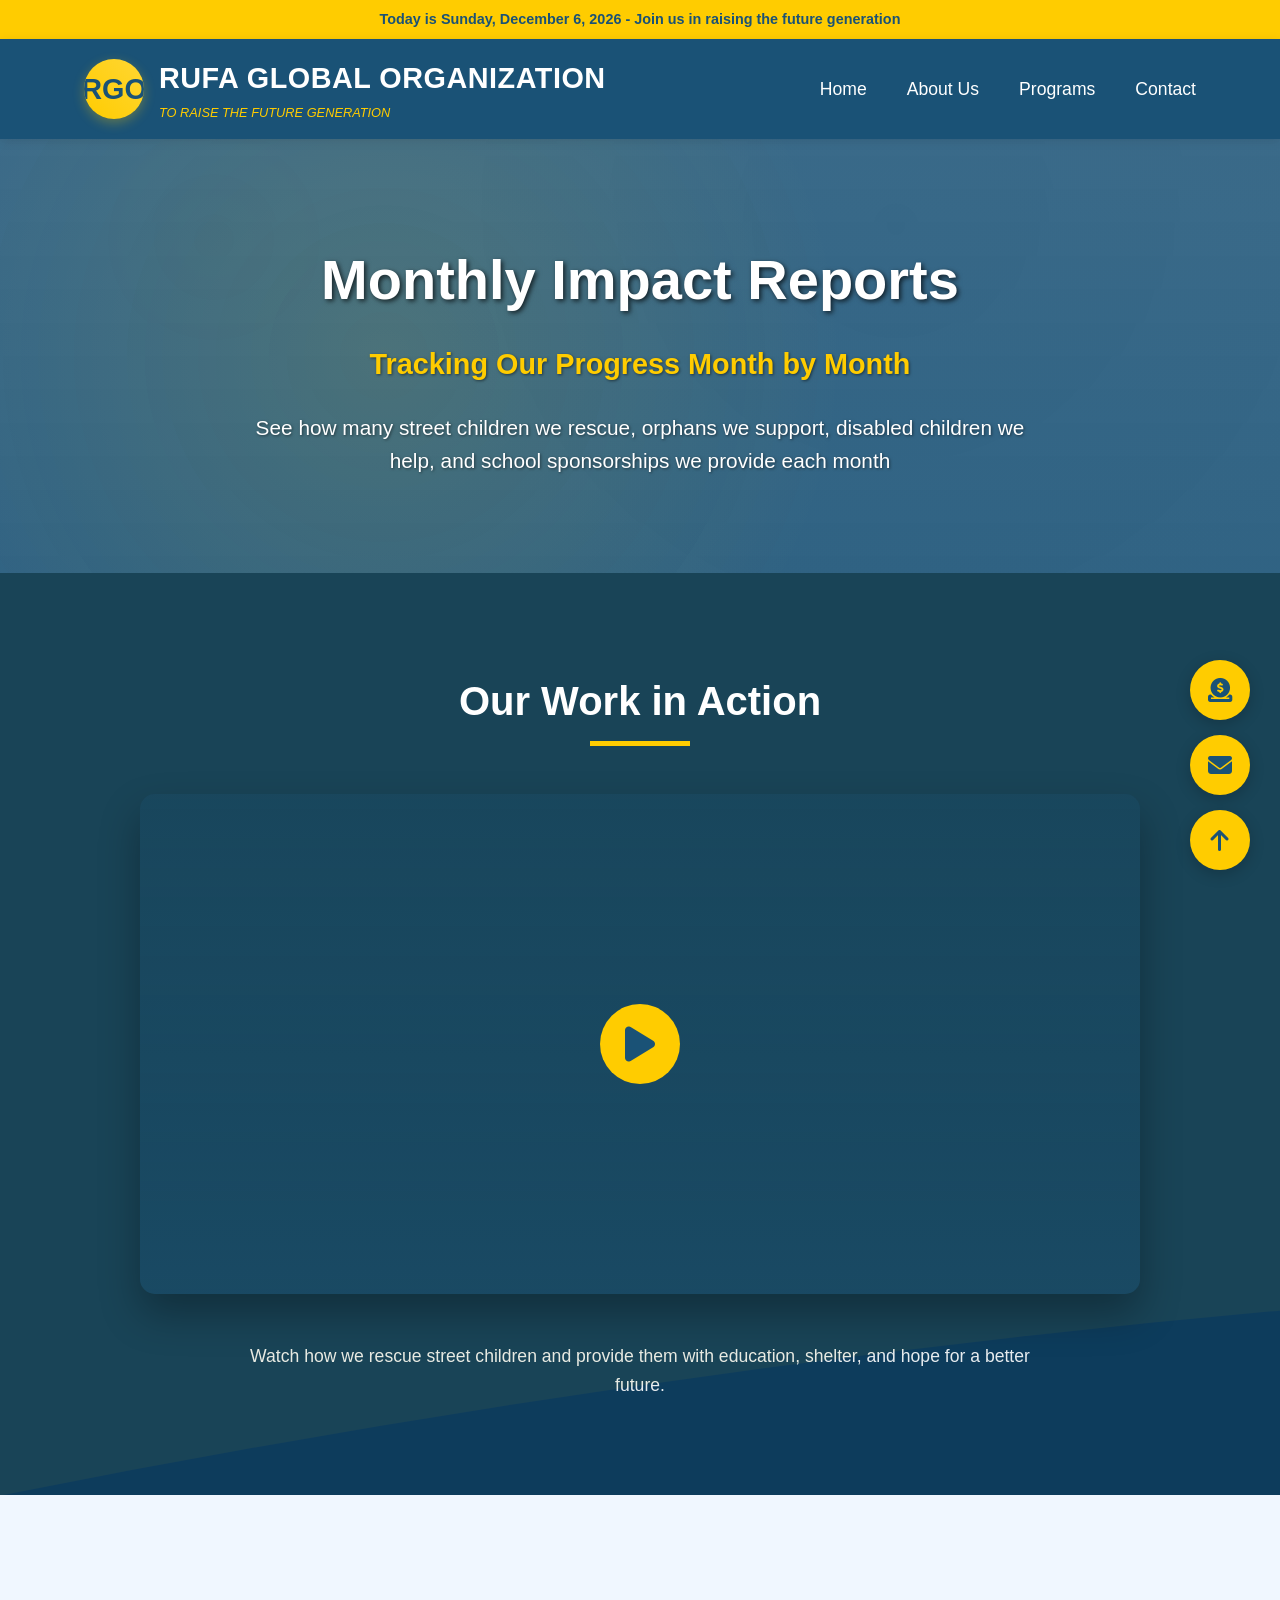
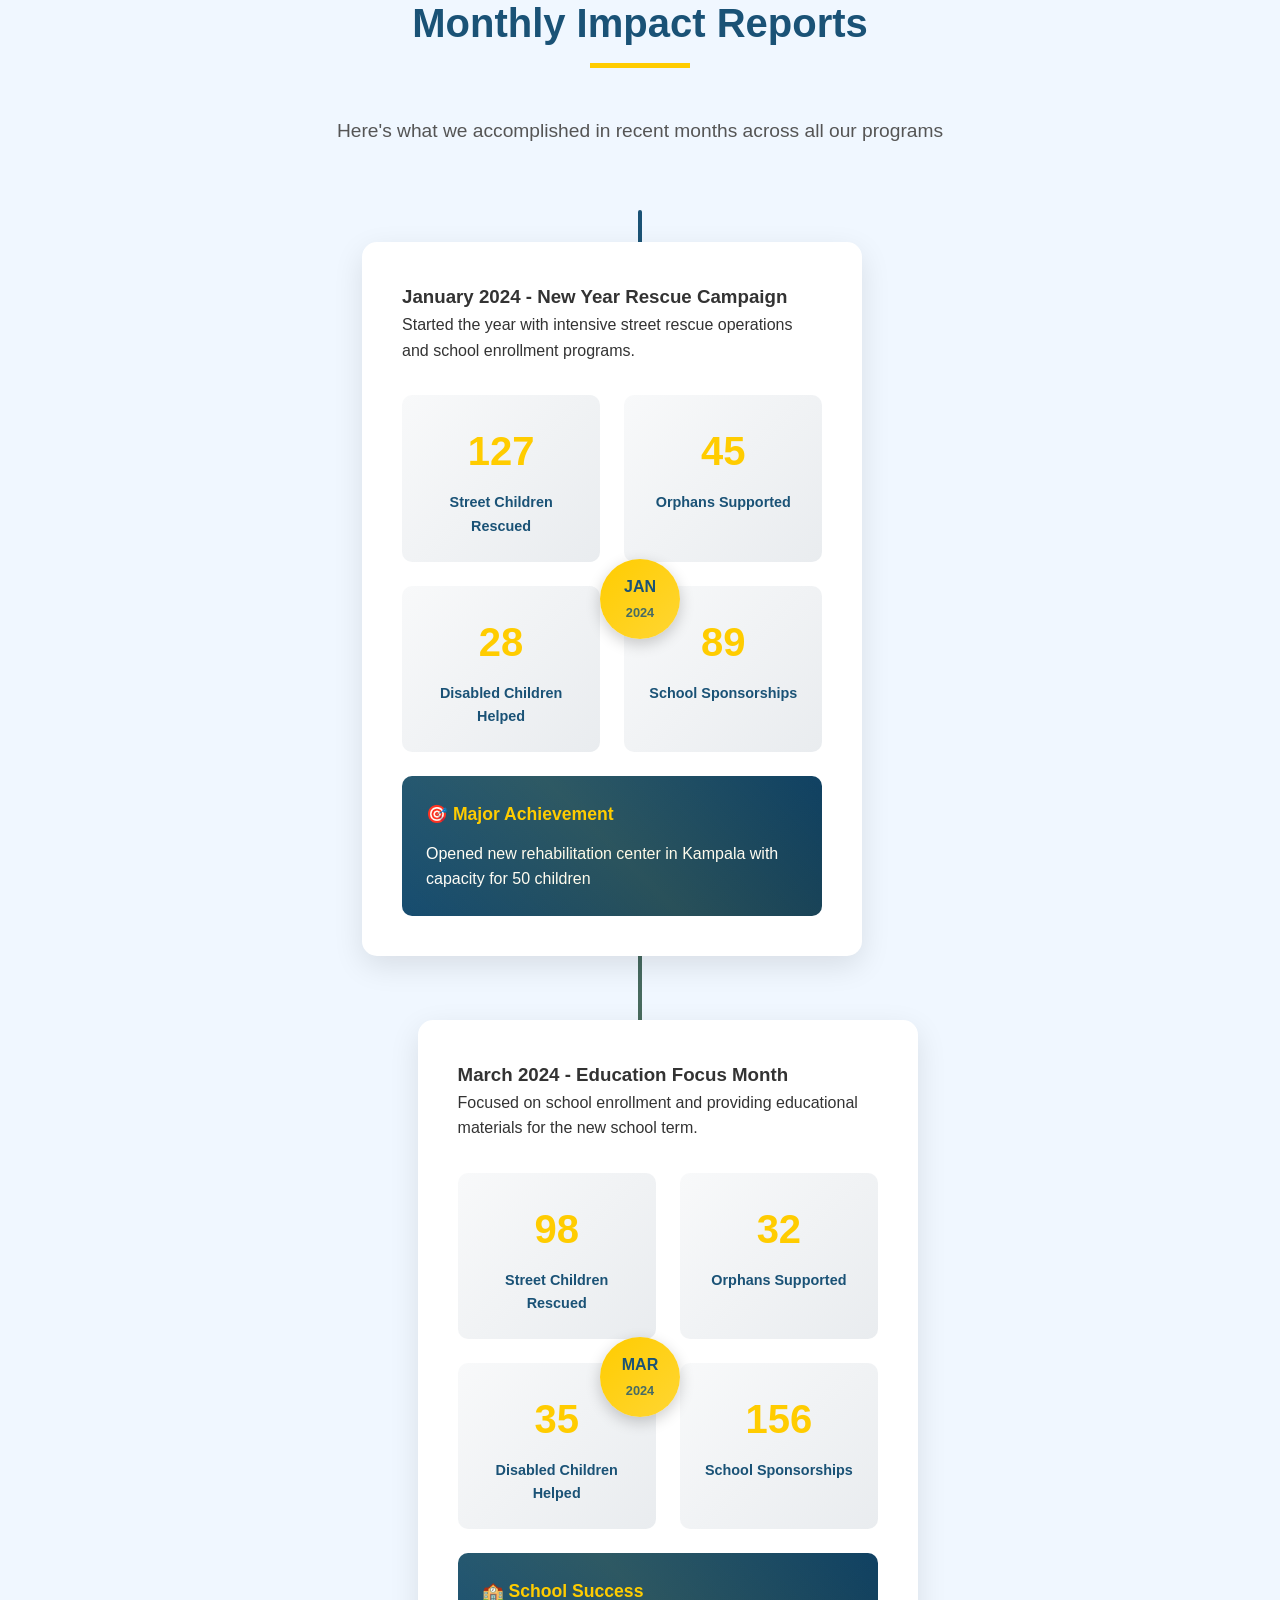
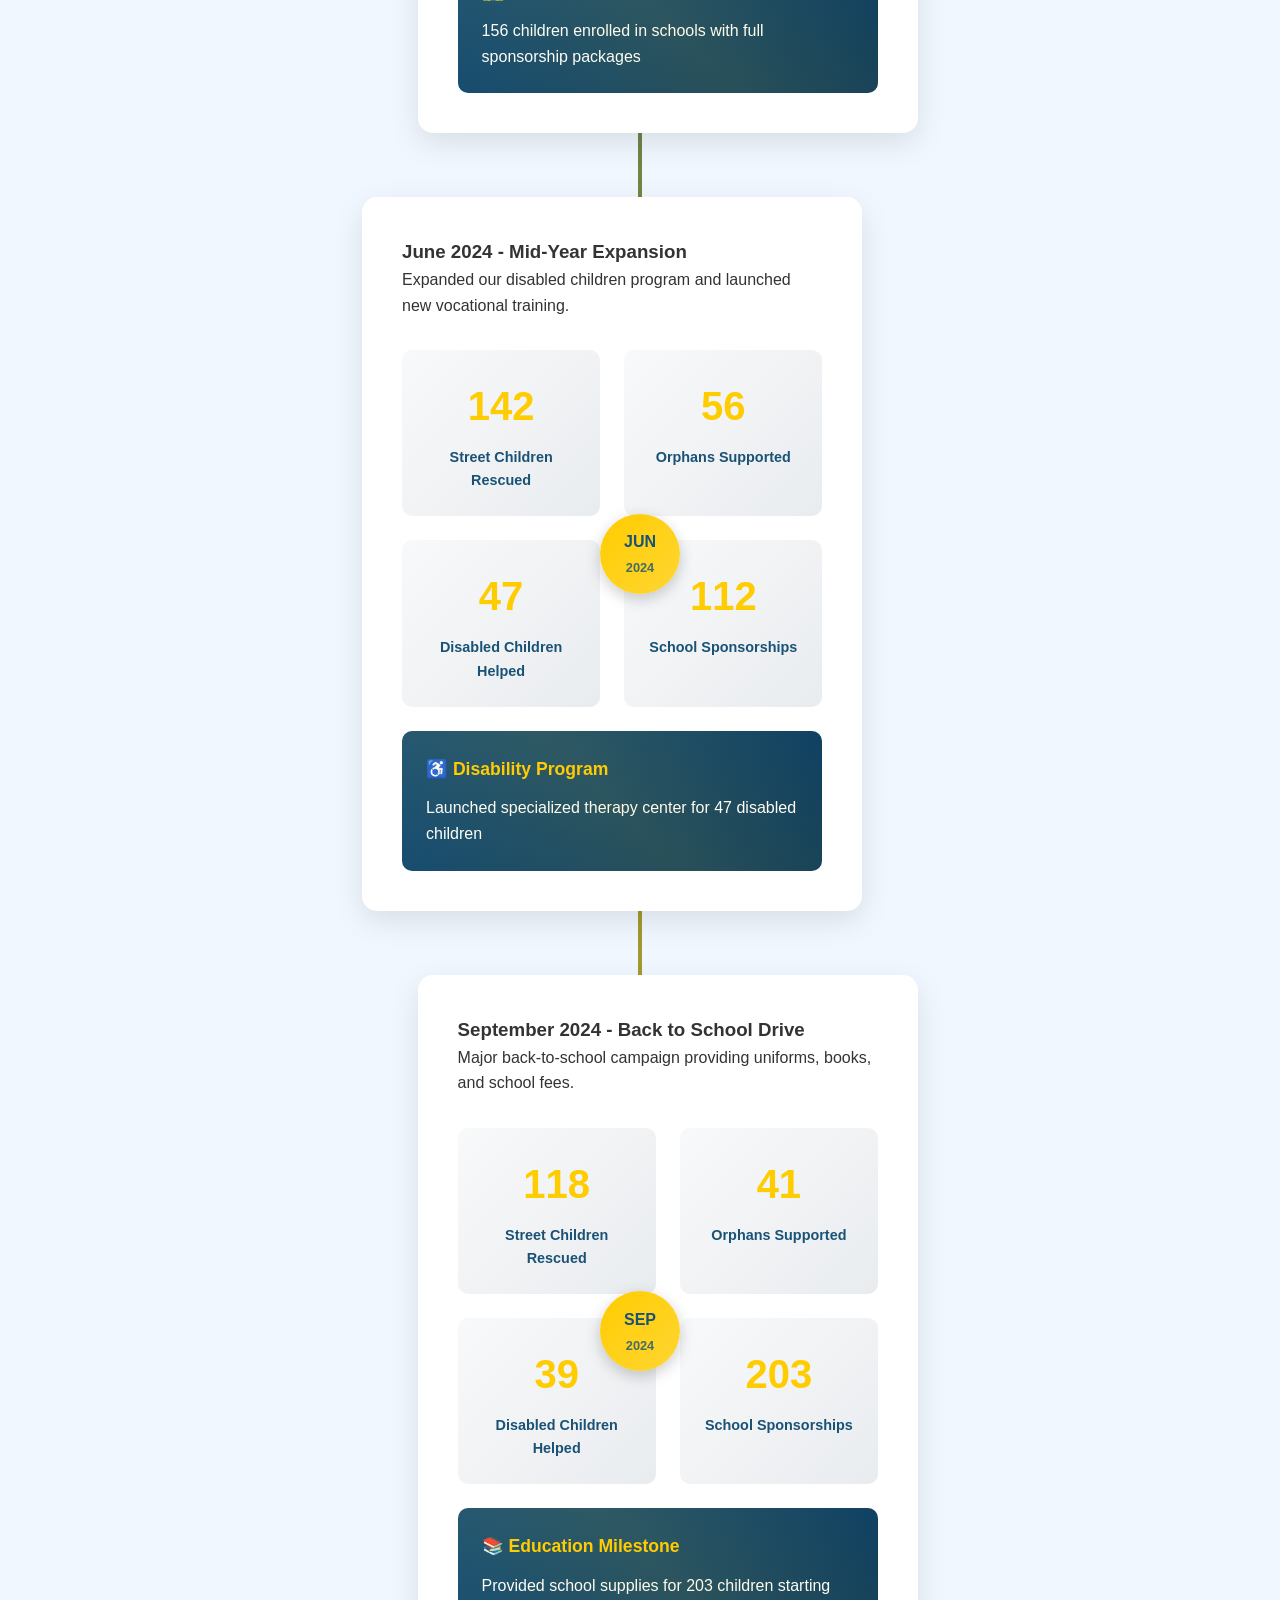
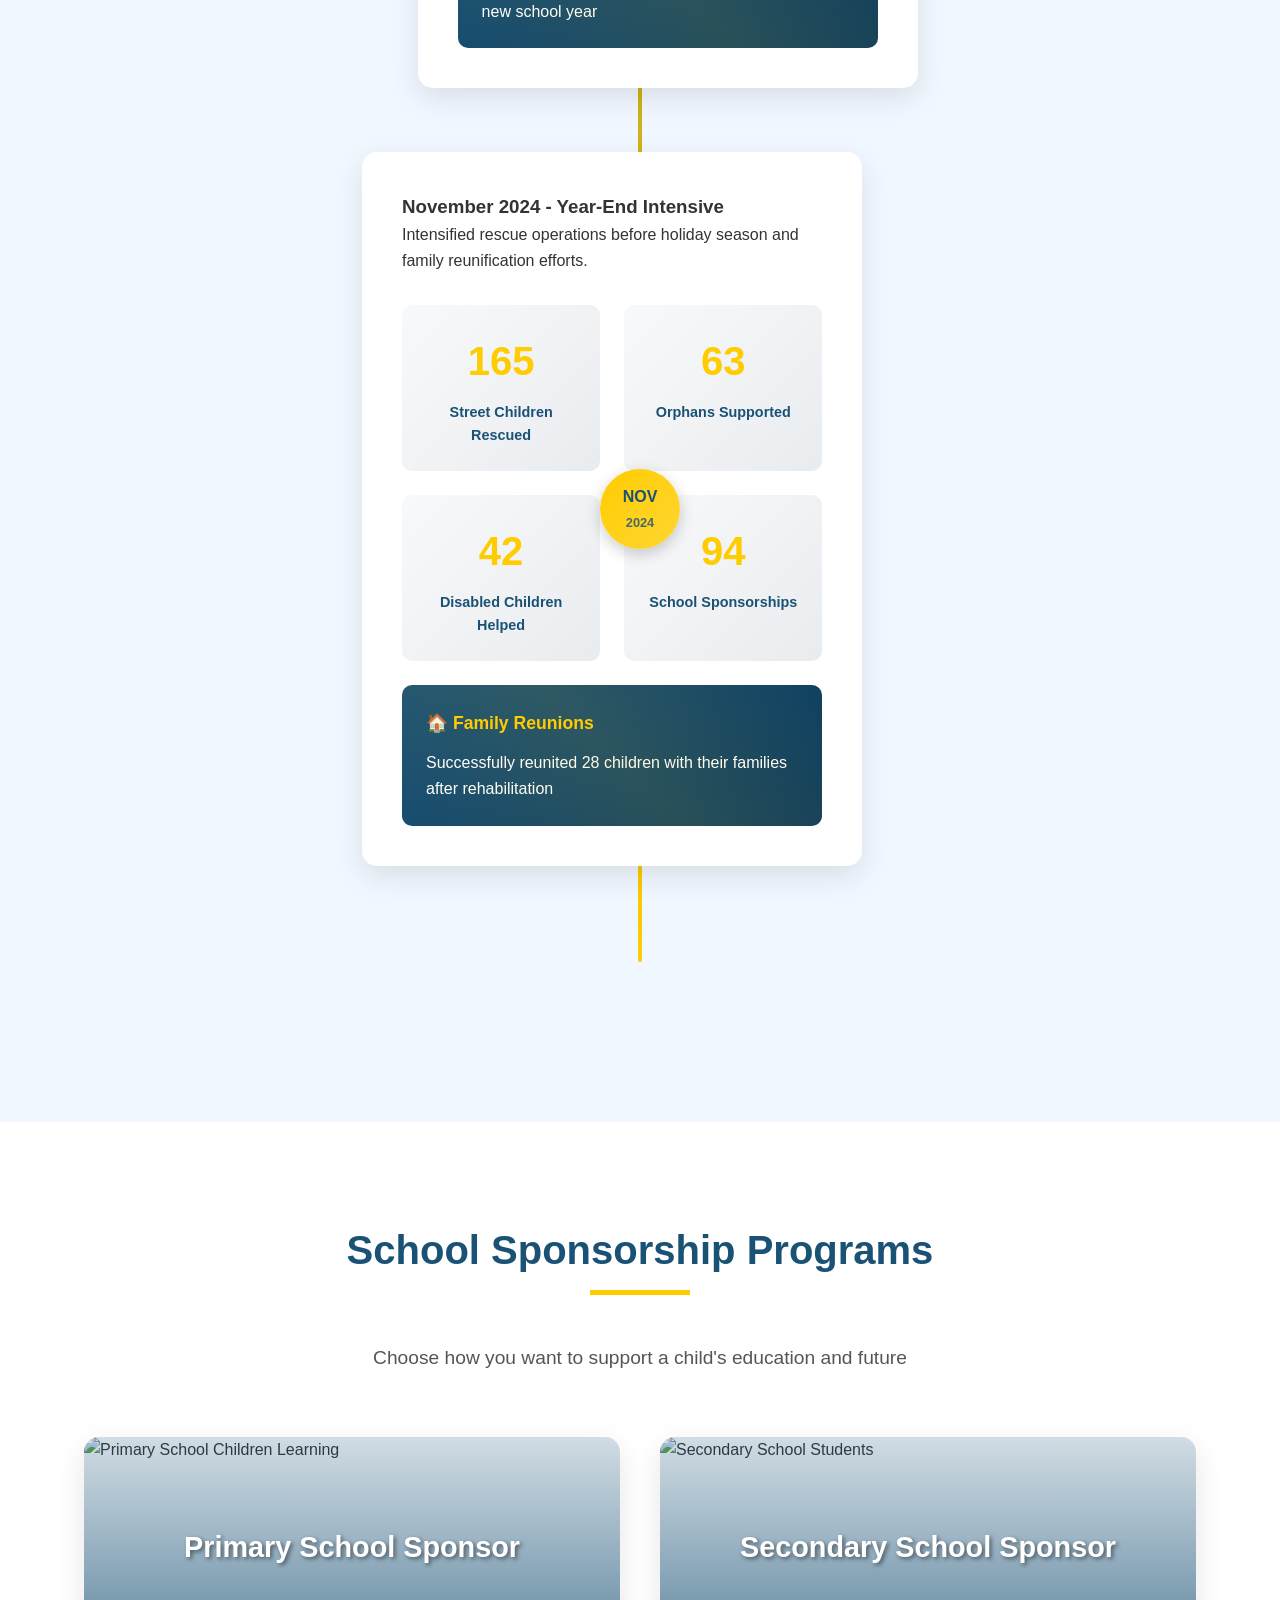
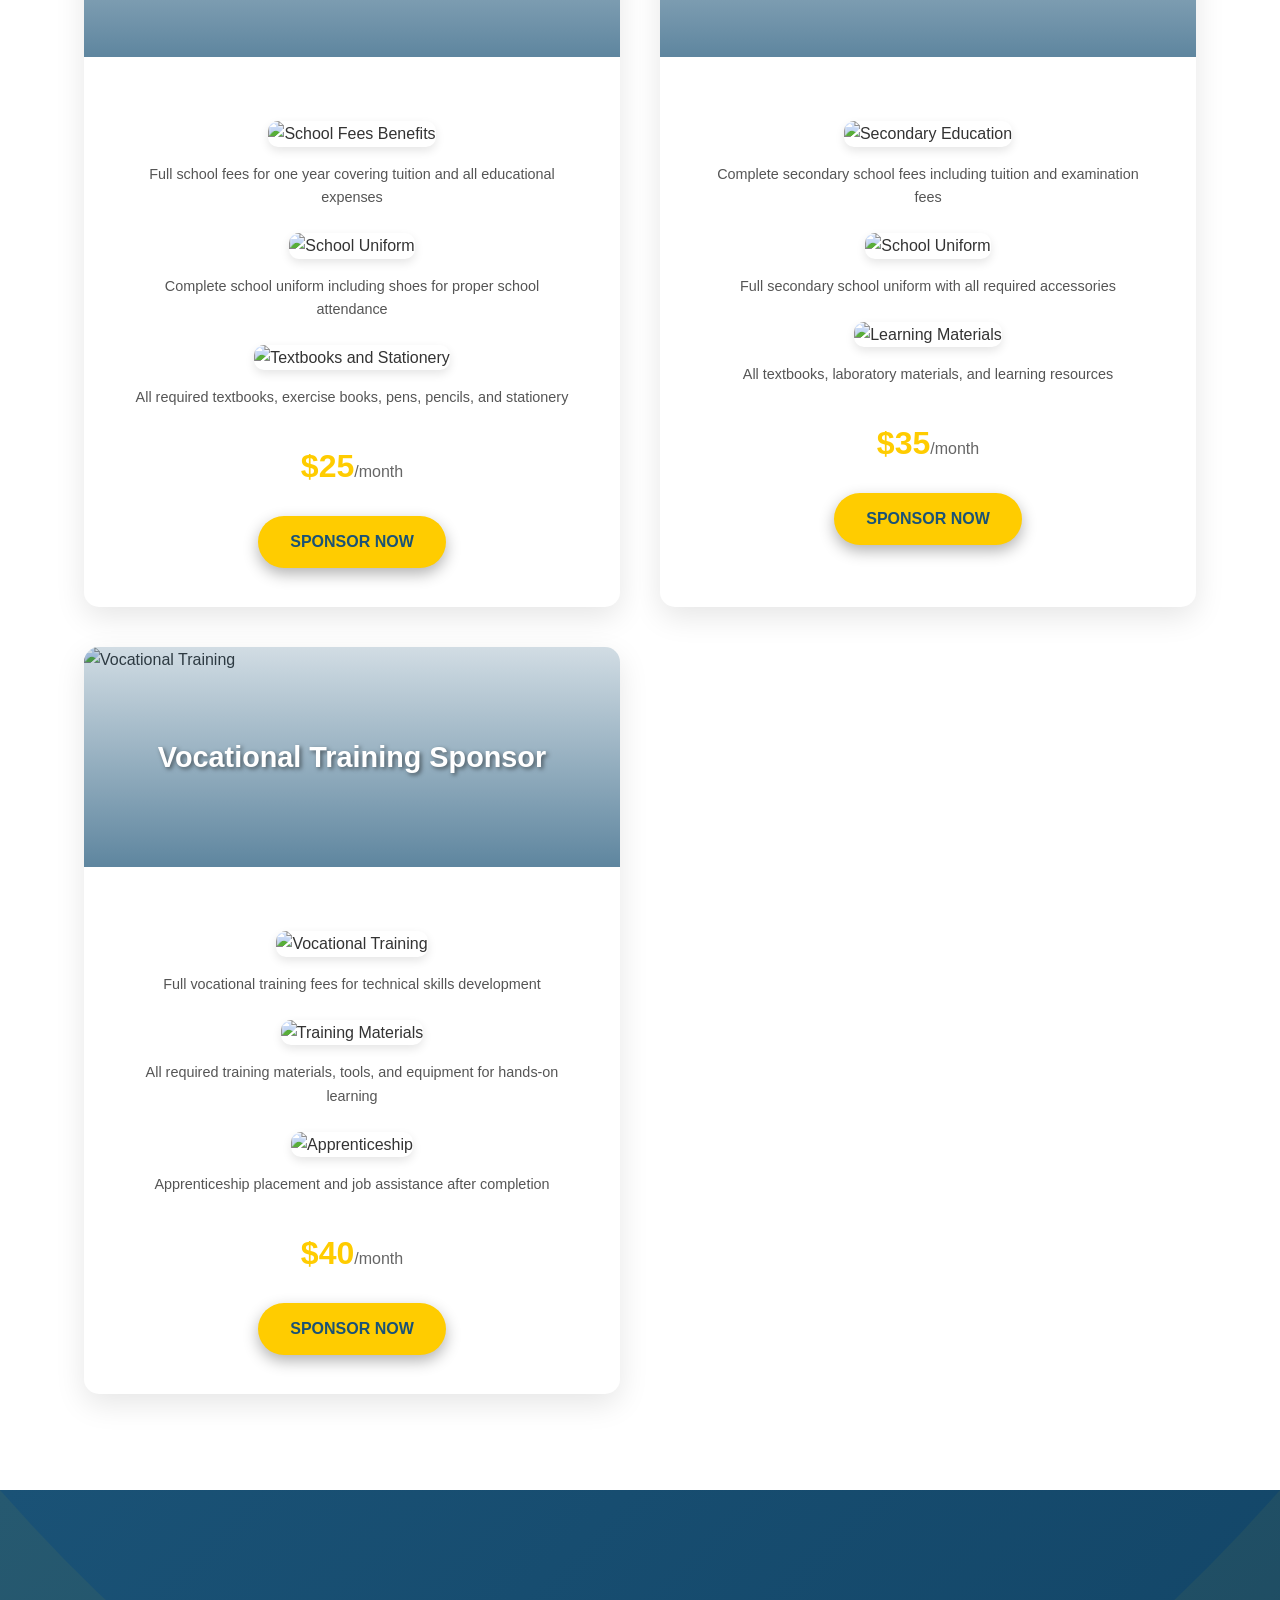
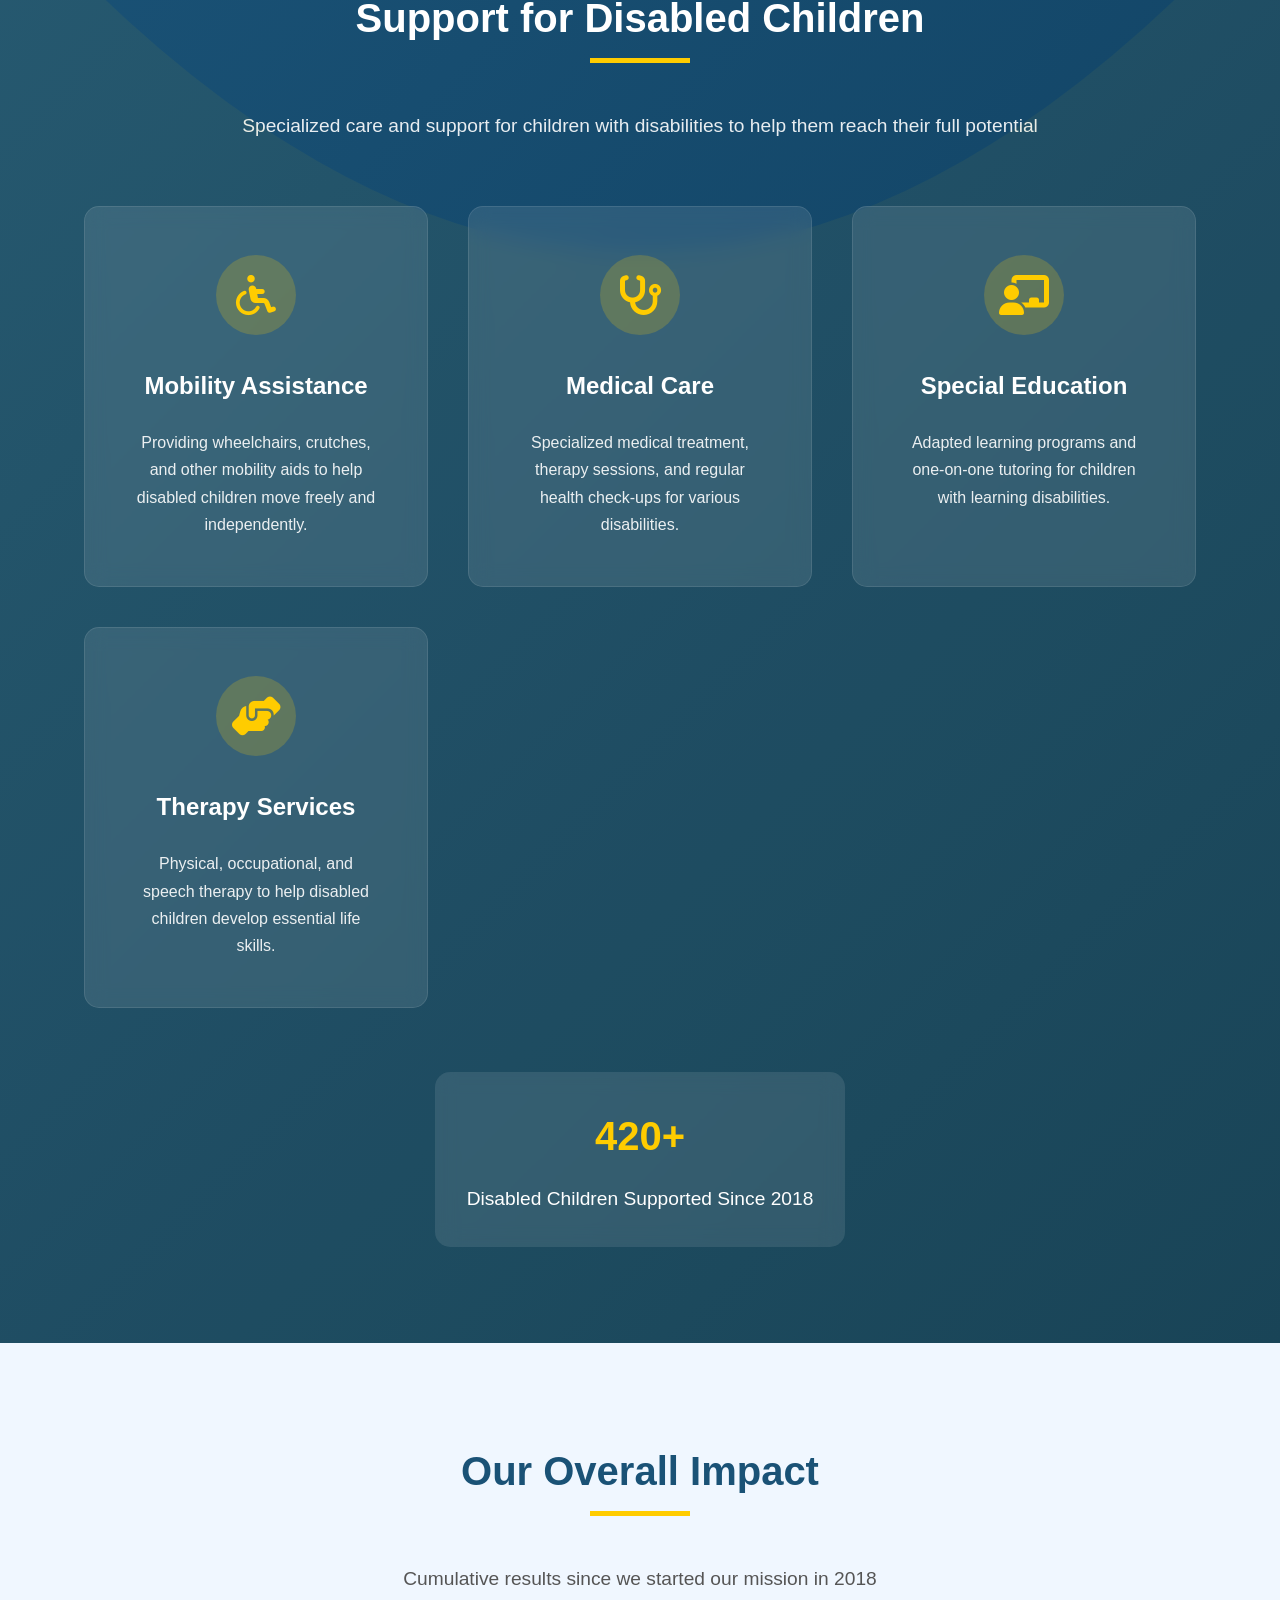
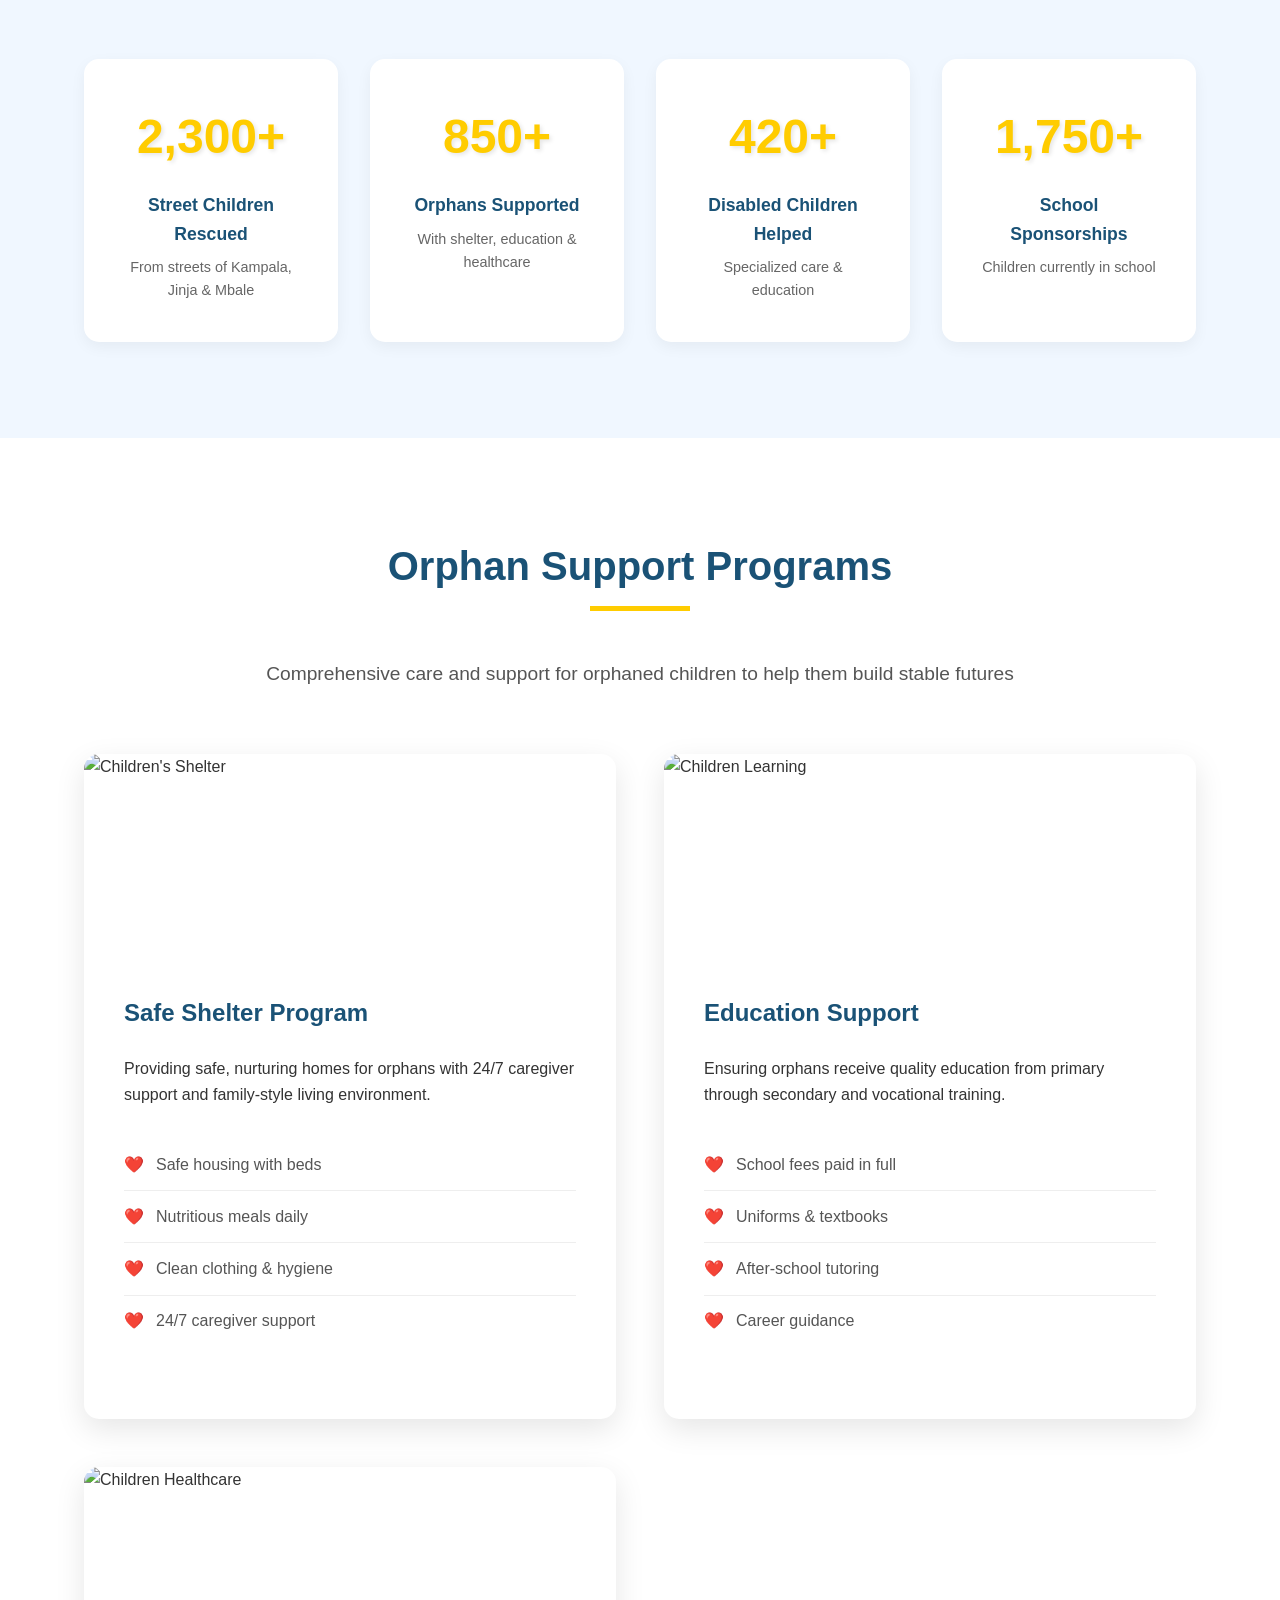
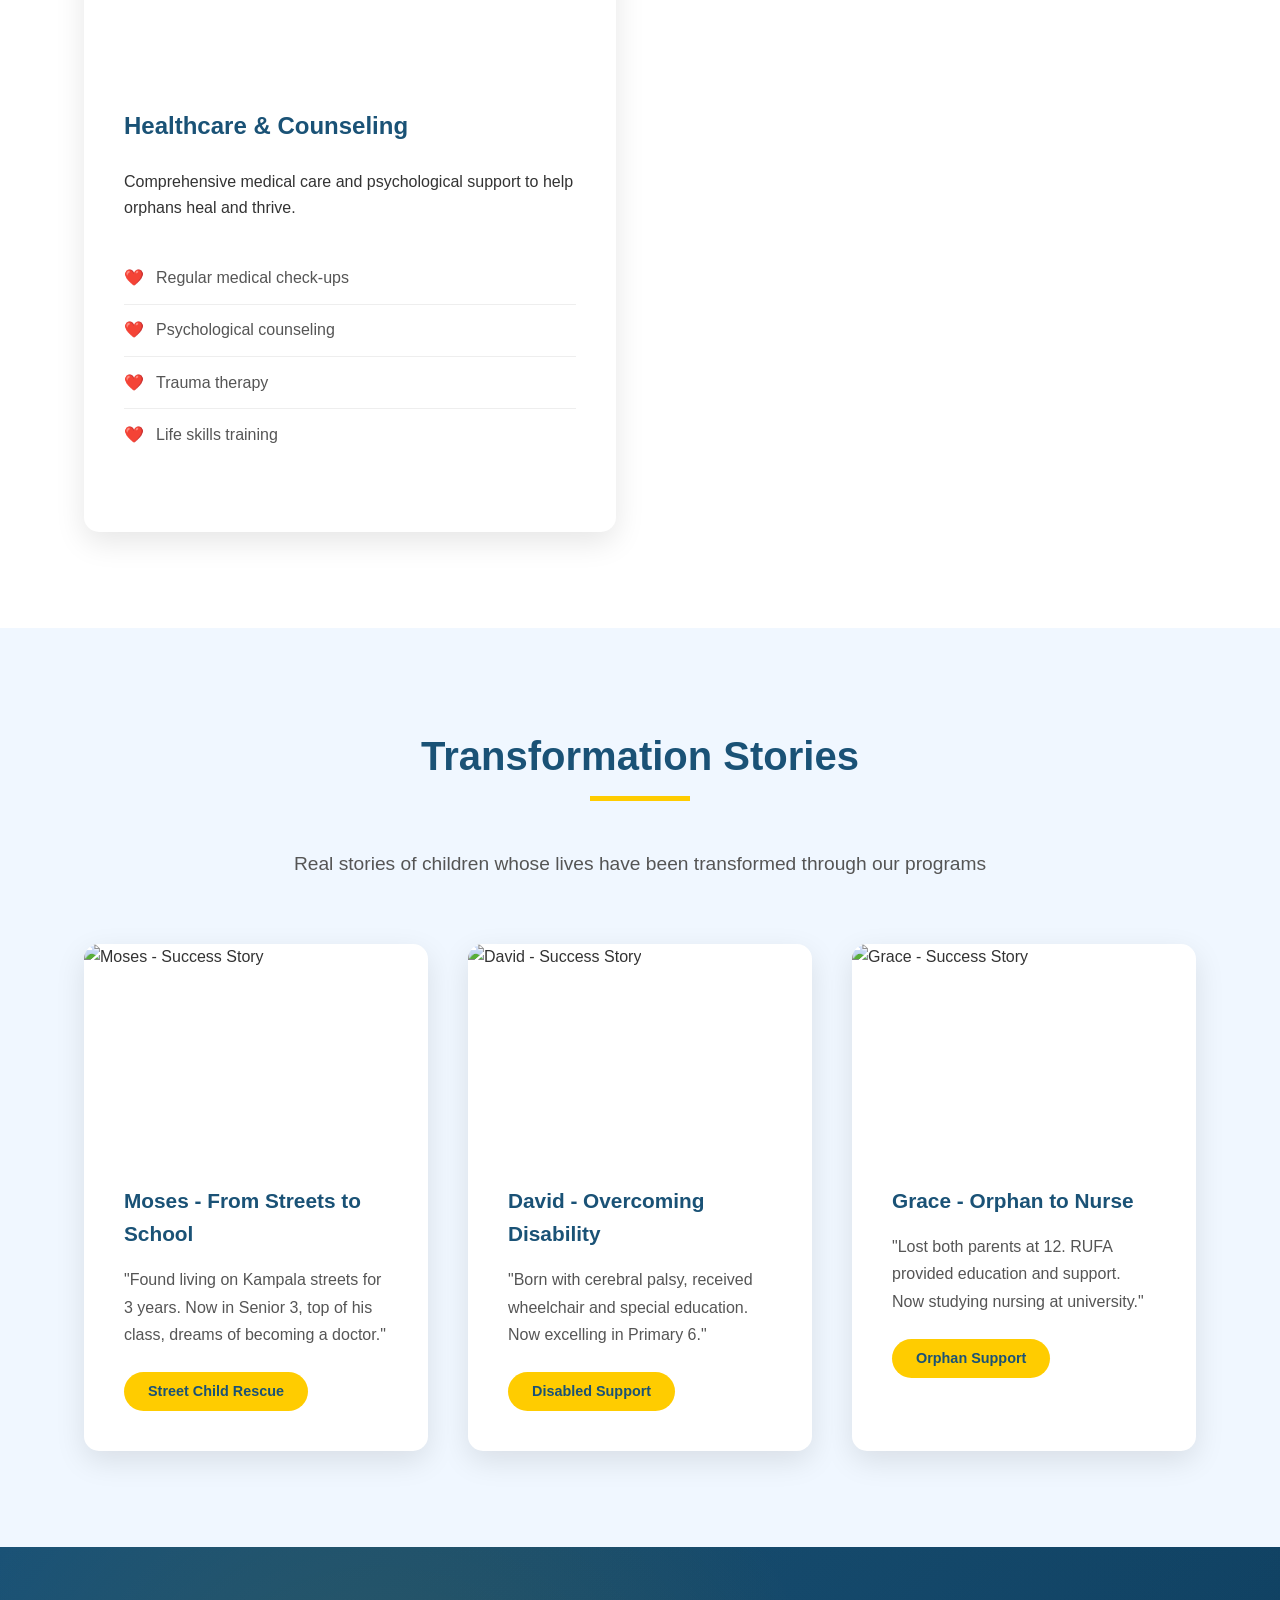
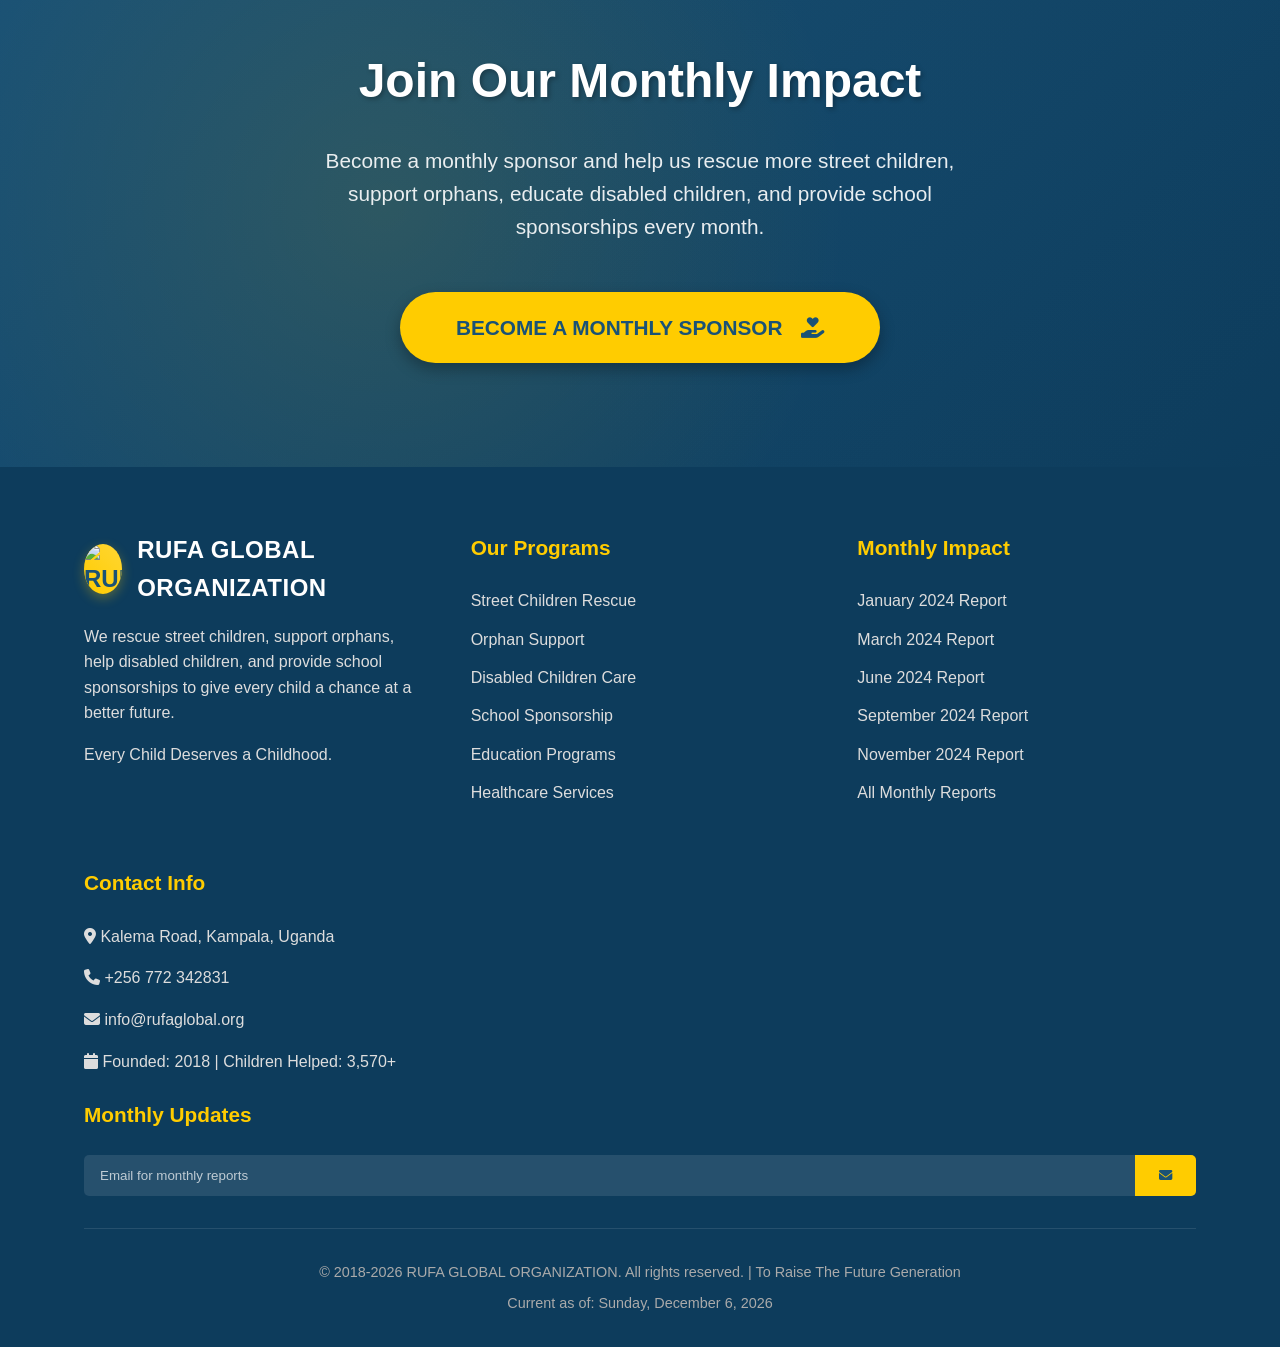
==== commit 093377d0: "Update about.html" ====
--- a/about.html
+++ b/about.html
@@ -6,6 +6,7 @@
     <title>About Us - RUFA GLOBAL ORGANIZATION</title>
     <link rel="stylesheet" href="https://cdnjs.cloudflare.com/ajax/libs/font-awesome/6.4.0/css/all.min.css">
     <link rel="stylesheet" href="https://cdnjs.cloudflare.com/ajax/libs/animate.css/4.1.1/animate.min.css">
+    <link rel="stylesheet" href="https://cdnjs.cloudflare.com/ajax/libs/lightbox2/2.11.4/css/lightbox.min.css">
     <style>
         * {
             margin: 0;
@@ -20,14 +21,75 @@
             background-color: #f9f9f9;
             opacity: 0;
             animation: fadeIn 1s ease-in forwards;
+            overflow-x: hidden;
         }
 
         @keyframes fadeIn {
             from { opacity: 0; }
             to { opacity: 1; }
         }
-        
-        /* Header & Navigation - Matching index.html */
+
+        /* Floating Background Elements */
+        .floating-bg {
+            position: fixed;
+            width: 100%;
+            height: 100%;
+            top: 0;
+            left: 0;
+            z-index: -1;
+            pointer-events: none;
+        }
+
+        .floating-element {
+            position: absolute;
+            background: radial-gradient(circle, rgba(255, 204, 0, 0.1) 0%, transparent 70%);
+            border-radius: 50%;
+            animation: float 25s infinite linear;
+        }
+
+        .floating-element:nth-child(1) {
+            width: 300px;
+            height: 300px;
+            top: 10%;
+            left: 5%;
+            animation-duration: 30s;
+        }
+
+        .floating-element:nth-child(2) {
+            width: 200px;
+            height: 200px;
+            top: 60%;
+            right: 10%;
+            animation-duration: 25s;
+            animation-direction: reverse;
+            background: radial-gradient(circle, rgba(26, 82, 118, 0.1) 0%, transparent 70%);
+        }
+
+        .floating-element:nth-child(3) {
+            width: 150px;
+            height: 150px;
+            bottom: 20%;
+            left: 15%;
+            animation-duration: 20s;
+            background: radial-gradient(circle, rgba(255, 204, 0, 0.08) 0%, transparent 70%);
+        }
+
+        @keyframes float {
+            0%, 100% {
+                transform: translate(0, 0) rotate(0deg);
+            }
+            25% {
+                transform: translate(20px, 30px) rotate(90deg);
+            }
+            50% {
+                transform: translate(-15px, 20px) rotate(180deg);
+            }
+            75% {
+                transform: translate(10px, -15px) rotate(270deg);
+            }
+        }
+        
+        /* Header & Navigation */
         header {
             background-color: #1a5276;
             color: white;
@@ -166,7 +228,7 @@
             width: 100%;
         }
         
-        /* Mobile Sidebar Navigation - Simplified to match desktop */
+        /* Mobile Sidebar Navigation */
         .mobile-nav-overlay {
             position: fixed;
             top: 0;
@@ -293,7 +355,7 @@
             padding-left: 2rem;
         }
         
-        /* Current Date Banner - Matching index.html */
+        /* Current Date Banner */
         .current-date {
             background-color: #ffcc00;
             color: #1a5276;
@@ -311,7 +373,7 @@
         
         /* Page Header */
         .page-header {
-            background: linear-gradient(rgba(26, 82, 118, 0.9), rgba(26, 82, 118, 0.95)), url('https://images.unsplash.com/photo-1559027615-cd4628902d4a?ixlib=rb-4.0.3&ixid=M3wxMjA3fDB8MHxwaG90by1wYWdlfHx8fGVufDB8fHx8fA%3D%3D&auto=format&fit=crop&w=2074&q=80');
+            background: linear-gradient(rgba(26, 82, 118, 0.85), rgba(26, 82, 118, 0.9)), url('https://images.unsplash.com/photo-1488521787991-ed7bbaae773c?ixlib=rb-4.0.3&auto=format&fit=crop&w=2070&q=80');
             background-size: cover;
             background-position: center;
             color: white;
@@ -332,12 +394,6 @@
                         radial-gradient(circle at 70% 20%, rgba(26, 82, 118, 0.1) 0%, transparent 50%);
             animation: float 20s infinite ease-in-out alternate;
         }
-
-        @keyframes float {
-            0% { transform: translate(0, 0) scale(1); }
-            50% { transform: translate(-20px, 20px) scale(1.05); }
-            100% { transform: translate(10px, -10px) scale(1); }
-        }
         
         .page-title {
             font-size: 3.5rem;
@@ -360,6 +416,353 @@
             animation: fadeInUp 1s ease-out 0.7s both;
         }
         
+        /* Video Documentary Section */
+        .documentary-section {
+            padding: 6rem 0;
+            background-color: #0d3c5c;
+            color: white;
+            position: relative;
+            overflow: hidden;
+        }
+
+        .documentary-section::before {
+            content: '';
+            position: absolute;
+            top: 0;
+            left: 0;
+            width: 100%;
+            height: 100%;
+            background: url('data:image/svg+xml,<svg xmlns="http://www.w3.org/2000/svg" viewBox="0 0 1000 100"><path d="M0,100 Q250,50 500,100 T1000,100 L1000,0 L0,0 Z" fill="%23ffcc00" opacity="0.05"/></svg>');
+            background-size: cover;
+        }
+
+        .video-container {
+            max-width: 1000px;
+            margin: 3rem auto;
+            border-radius: 15px;
+            overflow: hidden;
+            box-shadow: 0 20px 40px rgba(0,0,0,0.3);
+            position: relative;
+        }
+
+        .video-container video {
+            width: 100%;
+            height: auto;
+            display: block;
+        }
+
+        .video-overlay {
+            position: absolute;
+            top: 0;
+            left: 0;
+            width: 100%;
+            height: 100%;
+            background: linear-gradient(to bottom, rgba(26, 82, 118, 0.2), rgba(26, 82, 118, 0.4));
+            display: flex;
+            align-items: center;
+            justify-content: center;
+        }
+
+        .play-button {
+            width: 80px;
+            height: 80px;
+            background-color: #ffcc00;
+            border-radius: 50%;
+            display: flex;
+            align-items: center;
+            justify-content: center;
+            font-size: 2.5rem;
+            color: #1a5276;
+            cursor: pointer;
+            transition: all 0.3s;
+            border: none;
+        }
+
+        .play-button:hover {
+            transform: scale(1.1);
+            background-color: #ffd633;
+        }
+
+        .video-caption {
+            text-align: center;
+            margin-top: 2rem;
+            font-size: 1.1rem;
+            color: rgba(255, 255, 255, 0.9);
+            max-width: 800px;
+            margin-left: auto;
+            margin-right: auto;
+        }
+
+        /* Monthly Achievements Section */
+        .achievements-section {
+            background-color: #f0f7ff;
+            padding: 6rem 0;
+        }
+
+        .achievements-timeline {
+            position: relative;
+            max-width: 1200px;
+            margin: 4rem auto;
+            padding: 2rem 0;
+        }
+
+        .achievements-timeline::before {
+            content: '';
+            position: absolute;
+            left: 50%;
+            top: 0;
+            bottom: 0;
+            width: 4px;
+            background: linear-gradient(to bottom, #1a5276, #ffcc00);
+            transform: translateX(-50%);
+            border-radius: 2px;
+        }
+
+        .achievement-month {
+            display: flex;
+            justify-content: center;
+            align-items: center;
+            margin-bottom: 4rem;
+            position: relative;
+            opacity: 0;
+            transform: translateY(50px);
+            transition: all 0.8s;
+        }
+
+        .achievement-month.visible {
+            opacity: 1;
+            transform: translateY(0);
+        }
+
+        .achievement-month:nth-child(odd) {
+            flex-direction: row-reverse;
+        }
+
+        .month-content {
+            width: 45%;
+            background: white;
+            padding: 2.5rem;
+            border-radius: 15px;
+            box-shadow: 0 10px 30px rgba(0,0,0,0.1);
+            position: relative;
+        }
+
+        .achievement-month:nth-child(even) .month-content {
+            margin-left: 5%;
+        }
+
+        .achievement-month:nth-child(odd) .month-content {
+            margin-right: 5%;
+        }
+
+        .month-badge {
+            position: absolute;
+            top: 50%;
+            left: 50%;
+            transform: translate(-50%, -50%);
+            width: 80px;
+            height: 80px;
+            background: linear-gradient(135deg, #ffcc00, #ffd633);
+            border-radius: 50%;
+            display: flex;
+            flex-direction: column;
+            align-items: center;
+            justify-content: center;
+            color: #1a5276;
+            font-weight: bold;
+            font-size: 1.2rem;
+            z-index: 2;
+            box-shadow: 0 5px 15px rgba(0,0,0,0.2);
+        }
+
+        .month-name {
+            font-size: 1rem;
+            margin-bottom: 0.2rem;
+        }
+
+        .year {
+            font-size: 0.8rem;
+            opacity: 0.8;
+        }
+
+        .achievement-stats {
+            display: grid;
+            grid-template-columns: repeat(2, 1fr);
+            gap: 1.5rem;
+            margin-top: 2rem;
+        }
+
+        .achievement-stat {
+            text-align: center;
+            padding: 1.5rem;
+            background: linear-gradient(135deg, #f8f9fa, #e9ecef);
+            border-radius: 10px;
+            transition: all 0.3s;
+        }
+
+        .achievement-stat:hover {
+            transform: translateY(-5px);
+            box-shadow: 0 5px 15px rgba(0,0,0,0.1);
+            background: linear-gradient(135deg, #ffcc00, #ffd633);
+        }
+
+        .achievement-stat:hover .stat-number {
+            color: #1a5276;
+        }
+
+        .stat-number {
+            font-size: 2.5rem;
+            font-weight: bold;
+            color: #ffcc00;
+            margin-bottom: 0.5rem;
+            transition: color 0.3s;
+        }
+
+        .stat-label {
+            color: #1a5276;
+            font-weight: 600;
+            font-size: 0.9rem;
+        }
+
+        .achievement-highlight {
+            margin-top: 1.5rem;
+            padding: 1.5rem;
+            background: linear-gradient(135deg, #1a5276, #0d3c5c);
+            border-radius: 10px;
+            color: white;
+            position: relative;
+            overflow: hidden;
+        }
+
+        .achievement-highlight::before {
+            content: '';
+            position: absolute;
+            top: 0;
+            left: 0;
+            width: 100%;
+            height: 100%;
+            background: linear-gradient(45deg, transparent, rgba(255, 204, 0, 0.1), transparent);
+        }
+
+        .highlight-title {
+            color: #ffcc00;
+            font-size: 1.1rem;
+            margin-bottom: 0.8rem;
+            font-weight: 600;
+        }
+
+        /* Sponsorship Programs - UPDATED WITH IMAGES */
+        .sponsorship-section {
+            background-color: white;
+            padding: 6rem 0;
+        }
+
+        .sponsorship-cards {
+            display: grid;
+            grid-template-columns: repeat(auto-fit, minmax(350px, 1fr));
+            gap: 2.5rem;
+            margin-top: 4rem;
+        }
+
+        .sponsorship-card {
+            background: white;
+            border-radius: 15px;
+            overflow: hidden;
+            box-shadow: 0 10px 30px rgba(0,0,0,0.1);
+            transition: all 0.4s;
+            position: relative;
+            opacity: 0;
+            transform: translateY(30px);
+        }
+
+        .sponsorship-card.visible {
+            opacity: 1;
+            transform: translateY(0);
+        }
+
+        .sponsorship-card:hover {
+            transform: translateY(-10px);
+            box-shadow: 0 20px 40px rgba(0,0,0,0.15);
+        }
+
+        /* Sponsorship Card Images */
+        .sponsorship-image {
+            height: 220px;
+            overflow: hidden;
+            position: relative;
+        }
+
+        .sponsorship-image img {
+            width: 100%;
+            height: 100%;
+            object-fit: cover;
+            transition: transform 0.5s;
+        }
+
+        .sponsorship-card:hover .sponsorship-image img {
+            transform: scale(1.05);
+        }
+
+        .sponsorship-image-overlay {
+            position: absolute;
+            top: 0;
+            left: 0;
+            width: 100%;
+            height: 100%;
+            background: linear-gradient(to bottom, rgba(26, 82, 118, 0.2), rgba(26, 82, 118, 0.7));
+            display: flex;
+            align-items: center;
+            justify-content: center;
+        }
+
+        .sponsorship-title-overlay {
+            color: white;
+            font-size: 1.8rem;
+            font-weight: bold;
+            text-align: center;
+            text-shadow: 2px 2px 4px rgba(0,0,0,0.5);
+            padding: 1rem;
+        }
+
+        .sponsorship-content {
+            padding: 2rem;
+            text-align: center;
+        }
+
+        .sponsorship-cost {
+            font-size: 2rem;
+            color: #ffcc00;
+            font-weight: bold;
+            margin: 1.5rem 0;
+        }
+
+        .sponsorship-cost span {
+            font-size: 1rem;
+            color: #666;
+            font-weight: normal;
+        }
+
+        /* Image-based Benefits Section */
+        .sponsorship-benefits {
+            margin: 2rem 0;
+        }
+
+        .benefit-image {
+            width: 100%;
+            height: auto;
+            border-radius: 10px;
+            margin-bottom: 1rem;
+            box-shadow: 0 4px 10px rgba(0,0,0,0.1);
+        }
+
+        .benefit-caption {
+            color: #555;
+            font-size: 0.9rem;
+            text-align: center;
+            margin-bottom: 1.5rem;
+            padding: 0 1rem;
+        }
+
         /* Section Styling */
         .section {
             padding: 5rem 0;
@@ -400,258 +803,306 @@
             animation: expand 0.8s ease-out 0.5s forwards;
         }
 
+        .section-title.white {
+            color: white;
+        }
+
+        .section-title.white::after {
+            background-color: #ffcc00;
+        }
+
         @keyframes expand {
             from { transform: scaleX(0); }
             to { transform: scaleX(1); }
         }
-        
-        /* Mission & Vision */
-        .mission-vision {
-            background-color: #f0f7ff;
-        }
-        
-        .mv-container {
+
+        /* Disabled Children Support */
+        .disabled-section {
+            background: linear-gradient(135deg, #1a5276, #0d3c5c);
+            color: white;
+            padding: 6rem 0;
+            position: relative;
+            overflow: hidden;
+        }
+
+        .disabled-section::before {
+            content: '';
+            position: absolute;
+            top: 0;
+            left: 0;
+            width: 100%;
+            height: 100%;
+            background: url('data:image/svg+xml,<svg xmlns="http://www.w3.org/2000/svg" viewBox="0 0 100 100" preserveAspectRatio="none"><path d="M0,0 Q50,50 100,0 L100,100 L0,100 Z" fill="%23ffcc00" opacity="0.05"/></svg>');
+            background-size: cover;
+        }
+
+        .disabled-grid {
             display: grid;
             grid-template-columns: repeat(auto-fit, minmax(300px, 1fr));
-            gap: 3rem;
-        }
-        
-        .mv-card {
-            background-color: white;
+            gap: 2.5rem;
+            margin-top: 4rem;
+        }
+
+        .disabled-card {
+            background: rgba(255, 255, 255, 0.1);
+            backdrop-filter: blur(10px);
+            border-radius: 15px;
             padding: 3rem;
-            border-radius: 10px;
-            box-shadow: 0 10px 20px rgba(0,0,0,0.08);
             text-align: center;
-            transition: transform 0.3s;
+            transition: all 0.4s;
             opacity: 0;
-            transform: translateY(20px);
-        }
-
-        .mv-card.visible {
+            transform: translateY(30px);
+            border: 1px solid rgba(255, 255, 255, 0.1);
+        }
+
+        .disabled-card.visible {
             opacity: 1;
             transform: translateY(0);
         }
-        
-        .mv-card:hover {
+
+        .disabled-card:hover {
             transform: translateY(-10px);
-        }
-        
-        .mv-icon {
+            background: rgba(255, 255, 255, 0.15);
+            border-color: #ffcc00;
+        }
+
+        .disabled-icon {
             width: 80px;
             height: 80px;
-            background-color: #1a5276;
-            color: white;
+            background: rgba(255, 204, 0, 0.2);
             border-radius: 50%;
             display: flex;
             align-items: center;
             justify-content: center;
             font-size: 2.5rem;
+            color: #ffcc00;
             margin: 0 auto 2rem;
-            transition: transform 0.3s, background-color 0.3s;
-        }
-
-        .mv-card:hover .mv-icon {
-            transform: scale(1.1);
-            background-color: #ffcc00;
-        }
-        
-        .mv-card h3 {
-            color: #1a5276;
+        }
+
+        .disabled-card h3 {
+            color: white;
             margin-bottom: 1.5rem;
-            font-size: 1.8rem;
-        }
-        
-        .mv-card p {
-            color: #555;
-            font-size: 1.1rem;
-            margin-bottom: 1.5rem;
-        }
-        
-        /* History Section */
-        .history-content {
-            display: flex;
-            flex-wrap: wrap;
-            gap: 3rem;
-            align-items: center;
-        }
-        
-        .history-text {
-            flex: 1;
-            min-width: 300px;
-            opacity: 0;
-            transform: translateX(-20px);
-            transition: opacity 0.8s, transform 0.8s;
-        }
-
-        .history-text.visible {
-            opacity: 1;
-            transform: translateX(0);
-        }
-        
-        .history-text h3 {
-            color: #1a5276;
-            margin-bottom: 1.5rem;
-            font-size: 2rem;
-        }
-        
-        .history-text p {
-            margin-bottom: 1.5rem;
-            color: #555;
-            font-size: 1.1rem;
-        }
-        
-        .history-image {
-            flex: 1;
-            min-width: 300px;
-            border-radius: 10px;
-            overflow: hidden;
-            box-shadow: 0 10px 20px rgba(0,0,0,0.1);
-            opacity: 0;
-            transform: translateX(20px);
-            transition: opacity 0.8s, transform 0.8s;
-        }
-
-        .history-image.visible {
-            opacity: 1;
-            transform: translateX(0);
-        }
-        
-        .history-image img {
-            width: 100%;
-            height: auto;
-            display: block;
-            transition: transform 0.5s;
-        }
-        
-        .history-image:hover img {
-            transform: scale(1.05);
-        }
-        
-        /* Team Section */
-        .team-section {
+            font-size: 1.5rem;
+        }
+
+        .disabled-card p {
+            color: rgba(255, 255, 255, 0.9);
+            line-height: 1.7;
+        }
+
+        /* School Sponsorship Impact */
+        .impact-section {
             background-color: #f0f7ff;
-        }
-        
-        .team-container {
+            padding: 6rem 0;
+        }
+
+        .impact-grid {
             display: grid;
             grid-template-columns: repeat(auto-fit, minmax(250px, 1fr));
-            gap: 2.5rem;
-        }
-        
-        .team-member {
-            background-color: white;
-            border-radius: 10px;
-            overflow: hidden;
-            box-shadow: 0 10px 20px rgba(0,0,0,0.08);
-            transition: transform 0.3s;
+            gap: 2rem;
+            margin-top: 4rem;
+        }
+
+        .impact-item {
+            background: white;
+            padding: 2.5rem;
+            border-radius: 15px;
+            text-align: center;
+            box-shadow: 0 5px 15px rgba(0,0,0,0.05);
+            transition: all 0.3s;
             opacity: 0;
-            transform: translateY(20px);
-        }
-
-        .team-member.visible {
+            transform: translateY(30px);
+        }
+
+        .impact-item.visible {
             opacity: 1;
             transform: translateY(0);
         }
-        
-        .team-member:hover {
+
+        .impact-item:hover {
             transform: translateY(-10px);
-        }
-        
-        .member-image {
-            height: 250px;
+            box-shadow: 0 15px 30px rgba(0,0,0,0.1);
+            background: linear-gradient(135deg, white, #f8f9fa);
+        }
+
+        .impact-number {
+            font-size: 3rem;
+            font-weight: bold;
+            color: #ffcc00;
+            margin-bottom: 1rem;
+            text-shadow: 2px 2px 4px rgba(0,0,0,0.1);
+        }
+
+        .impact-text {
+            color: #1a5276;
+            font-weight: 600;
+            font-size: 1.1rem;
+        }
+
+        /* Orphan Support Programs */
+        .orphan-section {
+            background-color: white;
+            padding: 6rem 0;
+        }
+
+        .orphan-programs {
+            display: grid;
+            grid-template-columns: repeat(auto-fit, minmax(350px, 1fr));
+            gap: 3rem;
+            margin-top: 4rem;
+        }
+
+        .orphan-program {
+            background: white;
+            border-radius: 15px;
             overflow: hidden;
-        }
-        
-        .member-image img {
+            box-shadow: 0 10px 30px rgba(0,0,0,0.1);
+            transition: all 0.4s;
+            opacity: 0;
+            transform: translateY(30px);
+        }
+
+        .orphan-program.visible {
+            opacity: 1;
+            transform: translateY(0);
+        }
+
+        .orphan-program:hover {
+            transform: translateY(-10px);
+            box-shadow: 0 20px 40px rgba(0,0,0,0.15);
+        }
+
+        .program-image {
+            height: 200px;
+            overflow: hidden;
+        }
+
+        .program-image img {
             width: 100%;
             height: 100%;
             object-fit: cover;
             transition: transform 0.5s;
         }
-        
-        .team-member:hover .member-image img {
+
+        .orphan-program:hover .program-image img {
             transform: scale(1.1);
         }
-        
-        .member-info {
-            padding: 2rem;
-            text-align: center;
-        }
-        
-        .member-info h3 {
+
+        .program-content {
+            padding: 2.5rem;
+        }
+
+        .program-content h3 {
             color: #1a5276;
-            margin-bottom: 0.5rem;
+            margin-bottom: 1.5rem;
             font-size: 1.5rem;
         }
-        
-        .member-role {
-            color: #ffcc00;
-            font-weight: 600;
-            margin-bottom: 1rem;
-        }
-        
-        .member-info p {
-            color: #666;
-            font-size: 0.95rem;
-        }
-        
-        /* Values Section */
-        .values-container {
+
+        .program-features {
+            list-style: none;
+            margin: 2rem 0;
+        }
+
+        .program-features li {
+            padding: 0.8rem 0;
+            color: #555;
+            border-bottom: 1px solid #eee;
+            position: relative;
+            padding-left: 2rem;
+        }
+
+        .program-features li:last-child {
+            border-bottom: none;
+        }
+
+        .program-features li::before {
+            content: '❤️';
+            position: absolute;
+            left: 0;
+            top: 0.8rem;
+        }
+
+        /* Success Stories Grid */
+        .stories-section {
+            background-color: #f0f7ff;
+            padding: 6rem 0;
+        }
+
+        .stories-grid {
             display: grid;
-            grid-template-columns: repeat(auto-fit, minmax(250px, 1fr));
-            gap: 2rem;
-        }
-        
-        .value-item {
-            background-color: white;
-            padding: 2rem;
-            border-radius: 8px;
-            box-shadow: 0 5px 15px rgba(0,0,0,0.05);
-            text-align: center;
-            transition: transform 0.3s, box-shadow 0.3s;
+            grid-template-columns: repeat(auto-fit, minmax(300px, 1fr));
+            gap: 2.5rem;
+            margin-top: 4rem;
+        }
+
+        .story-card {
+            background: white;
+            border-radius: 15px;
+            overflow: hidden;
+            box-shadow: 0 10px 30px rgba(0,0,0,0.1);
+            transition: all 0.4s;
             opacity: 0;
-            transform: translateY(20px);
-        }
-
-        .value-item.visible {
+            transform: translateY(30px);
+        }
+
+        .story-card.visible {
             opacity: 1;
             transform: translateY(0);
         }
-        
-        .value-item:hover {
+
+        .story-card:hover {
             transform: translateY(-10px);
-            box-shadow: 0 15px 30px rgba(0,0,0,0.1);
-        }
-        
-        .value-icon {
-            font-size: 3rem;
-            color: #1a5276;
-            margin-bottom: 1rem;
-            transition: transform 0.3s, color 0.3s;
-        }
-
-        .value-item:hover .value-icon {
-            transform: scale(1.2);
-            color: #ffcc00;
-        }
-        
-        .value-item h4 {
+            box-shadow: 0 20px 40px rgba(0,0,0,0.15);
+        }
+
+        .story-image {
+            height: 200px;
+            overflow: hidden;
+        }
+
+        .story-image img {
+            width: 100%;
+            height: 100%;
+            object-fit: cover;
+            transition: transform 0.5s;
+        }
+
+        .story-card:hover .story-image img {
+            transform: scale(1.1);
+        }
+
+        .story-content {
+            padding: 2.5rem;
+        }
+
+        .story-content h4 {
             color: #1a5276;
             margin-bottom: 1rem;
             font-size: 1.3rem;
         }
-        
-        .value-item p {
+
+        .story-content p {
             color: #555;
-            font-size: 1rem;
-        }
-        
+            line-height: 1.7;
+            margin-bottom: 1.5rem;
+        }
+
+        .story-type {
+            display: inline-block;
+            padding: 0.5rem 1.5rem;
+            background: #ffcc00;
+            color: #1a5276;
+            border-radius: 25px;
+            font-weight: 600;
+            font-size: 0.9rem;
+        }
+
         /* CTA Section */
         .cta-section {
-            background-color: #1a5276;
+            background: linear-gradient(135deg, #1a5276, #0d3c5c);
             color: white;
             text-align: center;
-            padding: 5rem 2rem;
+            padding: 6rem 2rem;
             position: relative;
             overflow: hidden;
         }
@@ -665,34 +1116,38 @@
             height: 100%;
             background: radial-gradient(circle at 30% 50%, rgba(255, 204, 0, 0.1) 0%, transparent 50%),
                         radial-gradient(circle at 70% 20%, rgba(26, 82, 118, 0.1) 0%, transparent 50%);
+            animation: pulse 4s infinite alternate;
         }
         
         .cta-title {
-            font-size: 2.5rem;
+            font-size: 3rem;
             margin-bottom: 1.5rem;
             position: relative;
+            text-shadow: 2px 2px 5px rgba(0,0,0,0.3);
         }
         
         .cta-text {
-            font-size: 1.2rem;
+            font-size: 1.3rem;
             max-width: 700px;
             margin: 0 auto 3rem;
             color: rgba(255, 255, 255, 0.9);
+            position: relative;
         }
         
         .cta-button {
             display: inline-block;
             background-color: #ffcc00;
             color: #1a5276;
-            padding: 1rem 3rem;
+            padding: 1.2rem 3.5rem;
             border-radius: 50px;
             text-decoration: none;
             font-weight: 700;
-            font-size: 1.2rem;
-            transition: all 0.3s;
-            box-shadow: 0 4px 8px rgba(0,0,0,0.3);
+            font-size: 1.3rem;
+            transition: all 0.4s;
+            box-shadow: 0 6px 15px rgba(0,0,0,0.3);
             position: relative;
             overflow: hidden;
+            z-index: 2;
         }
 
         .cta-button::before {
@@ -702,8 +1157,8 @@
             left: -100%;
             width: 100%;
             height: 100%;
-            background: linear-gradient(90deg, transparent, rgba(255, 255, 255, 0.2), transparent);
-            transition: left 0.5s;
+            background: linear-gradient(90deg, transparent, rgba(255, 255, 255, 0.3), transparent);
+            transition: left 0.6s;
         }
 
         .cta-button:hover::before {
@@ -712,17 +1167,80 @@
         
         .cta-button:hover {
             background-color: #ffd633;
-            transform: translateY(-3px);
-            box-shadow: 0 6px 12px rgba(0,0,0,0.4);
+            transform: translateY(-5px) scale(1.05);
+            box-shadow: 0 10px 20px rgba(0,0,0,0.4);
         }
         
         .cta-button i {
-            margin-left: 0.5rem;
+            margin-left: 0.8rem;
             transition: transform 0.3s;
         }
 
         .cta-button:hover i {
-            transform: translateX(5px);
+            transform: translateX(10px);
+        }
+
+        /* Floating CTA */
+        .floating-cta {
+            position: fixed;
+            bottom: 30px;
+            right: 30px;
+            z-index: 1000;
+            display: flex;
+            flex-direction: column;
+            gap: 15px;
+            opacity: 0;
+            transform: translateX(100px);
+            animation: slideInRight 0.5s ease-out 1s forwards;
+        }
+
+        @keyframes slideInRight {
+            to {
+                opacity: 1;
+                transform: translateX(0);
+            }
+        }
+
+        .floating-btn {
+            width: 60px;
+            height: 60px;
+            border-radius: 50%;
+            background-color: #ffcc00;
+            color: #1a5276;
+            display: flex;
+            align-items: center;
+            justify-content: center;
+            font-size: 1.5rem;
+            text-decoration: none;
+            box-shadow: 0 4px 15px rgba(0,0,0,0.2);
+            transition: all 0.3s;
+            position: relative;
+        }
+
+        .floating-btn:hover {
+            transform: scale(1.1) rotate(10deg);
+            background-color: #1a5276;
+            color: #ffcc00;
+        }
+
+        .floating-label {
+            position: absolute;
+            right: 70px;
+            background-color: #1a5276;
+            color: white;
+            padding: 0.5rem 1rem;
+            border-radius: 5px;
+            font-size: 0.9rem;
+            white-space: nowrap;
+            opacity: 0;
+            transform: translateX(10px);
+            transition: all 0.3s;
+            pointer-events: none;
+        }
+
+        .floating-btn:hover .floating-label {
+            opacity: 1;
+            transform: translateX(0);
         }
         
         /* Footer */
@@ -782,13 +1300,29 @@
             text-decoration: none;
             display: block;
             margin-bottom: 0.8rem;
-            transition: color 0.3s, transform 0.3s;
-            transform-origin: left;
-        }
-        
+            transition: all 0.3s;
+            position: relative;
+            padding-left: 0;
+        }
+
+        .footer-column a::before {
+            content: '›';
+            position: absolute;
+            left: 0;
+            color: #ffcc00;
+            opacity: 0;
+            transform: translateX(-10px);
+            transition: all 0.3s;
+        }
+
         .footer-column a:hover {
             color: #ffcc00;
-            transform: translateX(5px);
+            padding-left: 15px;
+        }
+
+        .footer-column a:hover::before {
+            opacity: 1;
+            transform: translateX(0);
         }
         
         .newsletter-form {
@@ -797,6 +1331,9 @@
             opacity: 0;
             transform: translateY(10px);
             transition: opacity 0.5s, transform 0.5s;
+            background-color: rgba(255, 255, 255, 0.1);
+            border-radius: 5px;
+            overflow: hidden;
         }
 
         footer.visible .newsletter-form {
@@ -807,9 +1344,14 @@
         
         .newsletter-form input {
             flex: 1;
-            padding: 0.8rem;
+            padding: 0.8rem 1rem;
             border: none;
-            border-radius: 5px 0 0 5px;
+            background-color: transparent;
+            color: white;
+        }
+
+        .newsletter-form input::placeholder {
+            color: rgba(255, 255, 255, 0.7);
         }
         
         .newsletter-form button {
@@ -817,7 +1359,6 @@
             color: #1a5276;
             border: none;
             padding: 0 1.5rem;
-            border-radius: 0 5px 5px 0;
             font-weight: 600;
             cursor: pointer;
             transition: background-color 0.3s;
@@ -843,7 +1384,7 @@
             transform: translateY(0);
             transition-delay: 0.6s;
         }
-        
+
         /* Responsive Design */
         @media (max-width: 992px) {
             .page-title {
@@ -852,6 +1393,26 @@
             
             .section-title {
                 font-size: 2rem;
+            }
+
+            .achievements-timeline::before {
+                left: 40px;
+            }
+
+            .achievement-month {
+                flex-direction: row !important;
+                justify-content: flex-start;
+                padding-left: 80px;
+            }
+
+            .month-content {
+                width: 100%;
+                margin: 0 !important;
+            }
+
+            .month-badge {
+                left: 40px;
+                transform: translate(-50%, -50%);
             }
         }
         
@@ -897,6 +1458,19 @@
             .logo-container {
                 gap: 10px;
             }
+
+            .cta-title {
+                font-size: 2.2rem;
+            }
+
+            .cta-button {
+                padding: 1rem 2.5rem;
+                font-size: 1.1rem;
+            }
+
+            .achievement-stats {
+                grid-template-columns: 1fr;
+            }
         }
         
         @media (max-width: 480px) {
@@ -912,16 +1486,38 @@
             .section-title {
                 font-size: 1.8rem;
             }
+
+            .floating-cta {
+                bottom: 20px;
+                right: 20px;
+            }
+
+            .floating-btn {
+                width: 50px;
+                height: 50px;
+                font-size: 1.2rem;
+            }
+
+            .month-content {
+                padding: 1.5rem;
+            }
         }
     </style>
 </head>
 <body>
-    <!-- Current Date Banner - Matching index.html -->
+    <!-- Floating Background Elements -->
+    <div class="floating-bg">
+        <div class="floating-element"></div>
+        <div class="floating-element"></div>
+        <div class="floating-element"></div>
+    </div>
+
+    <!-- Current Date Banner -->
     <div class="current-date" id="currentDate">
         Today is <span id="dateDisplay"></span> - Join us in raising the future generation
     </div>
 
-    <!-- Header & Navigation - Updated to match index.html -->
+    <!-- Header & Navigation -->
     <header>
         <div class="container">
             <div class="header-top">
@@ -931,7 +1527,7 @@
                 
                 <div class="logo-container">
                     <div class="logo-img">
-                        <img src="images/logo.jpeg" alt="RUFA Global Organization Logo" onerror="this.style.display='none'; this.parentElement.innerHTML='RGO';">
+                        <img src="https://images.unsplash.com/photo-1507003211169-0a1dd7228f2d?ixlib=rb-4.0.3&auto=format&fit=crop&w=100&q=80" alt="RUFA Global Organization Logo" onerror="this.style.display='none'; this.parentElement.innerHTML='RGO';">
                     </div>
                     <div class="logo-text">
                         <div class="logo">RUFA GLOBAL ORGANIZATION</div>
@@ -952,13 +1548,13 @@
         </div>
     </header>
 
-    <!-- Mobile Sidebar Navigation - SIMPLIFIED TO MATCH DESKTOP -->
+    <!-- Mobile Sidebar Navigation -->
     <div class="mobile-nav-overlay" id="mobileNavOverlay"></div>
     
     <div class="mobile-nav-sidebar" id="mobileNavSidebar">
         <div class="mobile-nav-header">
             <div class="mobile-logo-img">
-                <img src="images/logo.jpeg" alt="RUFA Global Organization Logo" onerror="this.style.display='none'; this.parentElement.innerHTML='RGO';">
+                <img src="https://images.unsplash.com/photo-1507003211169-0a1dd7228f2d?ixlib=rb-4.0.3&auto=format&fit=crop&w=100&q=80" alt="RUFA Global Organization Logo" onerror="this.style.display='none'; this.parentElement.innerHTML='RGO';">
             </div>
             <div class="mobile-logo-text">
                 <div class="mobile-logo">RUFA GLOBAL ORGANIZATION</div>
@@ -987,183 +1583,516 @@
     <!-- Page Header -->
     <section class="page-header">
         <div class="container">
-            <h1 class="page-title">About RUFA GLOBAL ORGANIZATION</h1>
-            <div class="page-subtitle">To Raise The Future Generation</div>
+            <h1 class="page-title">Monthly Impact Reports</h1>
+            <div class="page-subtitle">Tracking Our Progress Month by Month</div>
             <p style="font-size: 1.3rem; max-width: 800px; margin: 0 auto; text-shadow: 1px 1px 3px rgba(0,0,0,0.5); animation: fadeInUp 1s ease-out 0.9s both;">
-                Empowering communities, transforming lives, and building a better future for Uganda's youth since 2018
+                See how many street children we rescue, orphans we support, disabled children we help, and school sponsorships we provide each month
             </p>
         </div>
     </section>
 
-    <!-- Mission & Vision Section -->
-    <section class="section mission-vision">
+    <!-- Video Documentary Section -->
+    <section class="documentary-section">
         <div class="container">
-            <h2 class="section-title animate">Our Mission & Vision</h2>
-            <div class="mv-container" id="mvContainer">
-                <div class="mv-card">
-                    <div class="mv-icon">
-                        <i class="fas fa-bullseye"></i>
-                    </div>
-                    <h3>Our Mission</h3>
-                    <p>To provide strong leadership and effective empowerment for youth, especially young girls and women in rural areas of Uganda, through education, healthcare services, and humanitarian aid.</p>
-                </div>
-                
-                <div class="mv-card">
-                    <div class="mv-icon">
-                        <i class="fas fa-eye"></i>
-                    </div>
-                    <h3>Our Vision</h3>
-                    <p>To create a future where every child in Uganda has access to quality education, healthcare, and opportunities to reach their full potential, regardless of their background or circumstances.</p>
-                </div>
-                
-                <div class="mv-card">
-                    <div class="mv-icon">
-                        <i class="fas fa-handshake"></i>
-                    </div>
-                    <h3>Our Commitment</h3>
-                    <p>We are committed to extending formal education services, health services, and aid to underserved communities, focusing on orphans, differently abled children, and young mothers.</p>
+            <h2 class="section-title white animate">Our Work in Action</h2>
+            <div class="video-container">
+                <video id="mainVideo" poster="https://images.unsplash.com/photo-1529107386315-e1a2ed48a620?ixlib=rb-4.0.3&auto=format&fit=crop&w=2070&q=80">
+                    <source src="https://assets.mixkit.co/videos/preview/mixkit-children-in-class-3154-large.mp4" type="video/mp4">
+                    Your browser does not support the video tag.
+                </video>
+                <div class="video-overlay" id="videoOverlay">
+                    <button class="play-button" id="playButton">
+                        <i class="fas fa-play"></i>
+                    </button>
+                </div>
+            </div>
+            <p class="video-caption">Watch how we rescue street children and provide them with education, shelter, and hope for a better future.</p>
+        </div>
+    </section>
+
+    <!-- Monthly Achievements Section -->
+    <section class="achievements-section">
+        <div class="container">
+            <h2 class="section-title animate">Monthly Impact Reports</h2>
+            <p style="text-align: center; max-width: 800px; margin: 0 auto 3rem; font-size: 1.2rem; color: #555;">
+                Here's what we accomplished in recent months across all our programs
+            </p>
+            
+            <div class="achievements-timeline">
+                <!-- January 2024 -->
+                <div class="achievement-month">
+                    <div class="month-content">
+                        <h3>January 2024 - New Year Rescue Campaign</h3>
+                        <p>Started the year with intensive street rescue operations and school enrollment programs.</p>
+                        
+                        <div class="achievement-stats">
+                            <div class="achievement-stat">
+                                <div class="stat-number">127</div>
+                                <div class="stat-label">Street Children Rescued</div>
+                            </div>
+                            <div class="achievement-stat">
+                                <div class="stat-number">45</div>
+                                <div class="stat-label">Orphans Supported</div>
+                            </div>
+                            <div class="achievement-stat">
+                                <div class="stat-number">28</div>
+                                <div class="stat-label">Disabled Children Helped</div>
+                            </div>
+                            <div class="achievement-stat">
+                                <div class="stat-number">89</div>
+                                <div class="stat-label">School Sponsorships</div>
+                            </div>
+                        </div>
+                        
+                        <div class="achievement-highlight">
+                            <div class="highlight-title">🎯 Major Achievement</div>
+                            <p>Opened new rehabilitation center in Kampala with capacity for 50 children</p>
+                        </div>
+                    </div>
+                    <div class="month-badge">
+                        <div class="month-name">JAN</div>
+                        <div class="year">2024</div>
+                    </div>
+                </div>
+
+                <!-- March 2024 -->
+                <div class="achievement-month">
+                    <div class="month-content">
+                        <h3>March 2024 - Education Focus Month</h3>
+                        <p>Focused on school enrollment and providing educational materials for the new school term.</p>
+                        
+                        <div class="achievement-stats">
+                            <div class="achievement-stat">
+                                <div class="stat-number">98</div>
+                                <div class="stat-label">Street Children Rescued</div>
+                            </div>
+                            <div class="achievement-stat">
+                                <div class="stat-number">32</div>
+                                <div class="stat-label">Orphans Supported</div>
+                            </div>
+                            <div class="achievement-stat">
+                                <div class="stat-number">35</div>
+                                <div class="stat-label">Disabled Children Helped</div>
+                            </div>
+                            <div class="achievement-stat">
+                                <div class="stat-number">156</div>
+                                <div class="stat-label">School Sponsorships</div>
+                            </div>
+                        </div>
+                        
+                        <div class="achievement-highlight">
+                            <div class="highlight-title">🏫 School Success</div>
+                            <p>156 children enrolled in schools with full sponsorship packages</p>
+                        </div>
+                    </div>
+                    <div class="month-badge">
+                        <div class="month-name">MAR</div>
+                        <div class="year">2024</div>
+                    </div>
+                </div>
+
+                <!-- June 2024 -->
+                <div class="achievement-month">
+                    <div class="month-content">
+                        <h3>June 2024 - Mid-Year Expansion</h3>
+                        <p>Expanded our disabled children program and launched new vocational training.</p>
+                        
+                        <div class="achievement-stats">
+                            <div class="achievement-stat">
+                                <div class="stat-number">142</div>
+                                <div class="stat-label">Street Children Rescued</div>
+                            </div>
+                            <div class="achievement-stat">
+                                <div class="stat-number">56</div>
+                                <div class="stat-label">Orphans Supported</div>
+                            </div>
+                            <div class="achievement-stat">
+                                <div class="stat-number">47</div>
+                                <div class="stat-label">Disabled Children Helped</div>
+                            </div>
+                            <div class="achievement-stat">
+                                <div class="stat-number">112</div>
+                                <div class="stat-label">School Sponsorships</div>
+                            </div>
+                        </div>
+                        
+                        <div class="achievement-highlight">
+                            <div class="highlight-title">♿ Disability Program</div>
+                            <p>Launched specialized therapy center for 47 disabled children</p>
+                        </div>
+                    </div>
+                    <div class="month-badge">
+                        <div class="month-name">JUN</div>
+                        <div class="year">2024</div>
+                    </div>
+                </div>
+
+                <!-- September 2024 -->
+                <div class="achievement-month">
+                    <div class="month-content">
+                        <h3>September 2024 - Back to School Drive</h3>
+                        <p>Major back-to-school campaign providing uniforms, books, and school fees.</p>
+                        
+                        <div class="achievement-stats">
+                            <div class="achievement-stat">
+                                <div class="stat-number">118</div>
+                                <div class="stat-label">Street Children Rescued</div>
+                            </div>
+                            <div class="achievement-stat">
+                                <div class="stat-number">41</div>
+                                <div class="stat-label">Orphans Supported</div>
+                            </div>
+                            <div class="achievement-stat">
+                                <div class="stat-number">39</div>
+                                <div class="stat-label">Disabled Children Helped</div>
+                            </div>
+                            <div class="achievement-stat">
+                                <div class="stat-number">203</div>
+                                <div class="stat-label">School Sponsorships</div>
+                            </div>
+                        </div>
+                        
+                        <div class="achievement-highlight">
+                            <div class="highlight-title">📚 Education Milestone</div>
+                            <p>Provided school supplies for 203 children starting new school year</p>
+                        </div>
+                    </div>
+                    <div class="month-badge">
+                        <div class="month-name">SEP</div>
+                        <div class="year">2024</div>
+                    </div>
+                </div>
+
+                <!-- November 2024 -->
+                <div class="achievement-month">
+                    <div class="month-content">
+                        <h3>November 2024 - Year-End Intensive</h3>
+                        <p>Intensified rescue operations before holiday season and family reunification efforts.</p>
+                        
+                        <div class="achievement-stats">
+                            <div class="achievement-stat">
+                                <div class="stat-number">165</div>
+                                <div class="stat-label">Street Children Rescued</div>
+                            </div>
+                            <div class="achievement-stat">
+                                <div class="stat-number">63</div>
+                                <div class="stat-label">Orphans Supported</div>
+                            </div>
+                            <div class="achievement-stat">
+                                <div class="stat-number">42</div>
+                                <div class="stat-label">Disabled Children Helped</div>
+                            </div>
+                            <div class="achievement-stat">
+                                <div class="stat-number">94</div>
+                                <div class="stat-label">School Sponsorships</div>
+                            </div>
+                        </div>
+                        
+                        <div class="achievement-highlight">
+                            <div class="highlight-title">🏠 Family Reunions</div>
+                            <p>Successfully reunited 28 children with their families after rehabilitation</p>
+                        </div>
+                    </div>
+                    <div class="month-badge">
+                        <div class="month-name">NOV</div>
+                        <div class="year">2024</div>
+                    </div>
                 </div>
             </div>
         </div>
     </section>
 
-    <!-- History Section -->
-    <section class="section">
+    <!-- School Sponsorship Programs - UPDATED WITH IMAGES -->
+    <section class="sponsorship-section">
         <div class="container">
-            <h2 class="section-title animate">Our Story</h2>
-            <div class="history-content">
-                <div class="history-text">
-                    <h3>From Humble Beginnings to Nationwide Impact</h3>
-                    <p>RUFA GLOBAL ORGANIZATION was founded in 2018 by a group of passionate Ugandan social activists who recognized the urgent need to support vulnerable communities across the country. What began as a small initiative to provide school supplies to children in Kampala's slums has grown into a nationwide movement.</p>
-                    
-                    <p>In our first year, we supported 200 children with educational materials. By 2025, we have impacted over 32,000 children across Uganda through our various programs in education, healthcare, women empowerment, and humanitarian aid.</p>
-                    
-                    <p>Our name, RUFA, represents our core values: Resilience, Unity, Future, and Action. These principles guide every aspect of our work as we strive to raise the future generation of Uganda.</p>
-                    
-                    <a href="index.html#donate" class="cta-button" style="display: inline-block; margin-top: 1rem;">JOIN OUR MISSION</a>
+            <h2 class="section-title animate">School Sponsorship Programs</h2>
+            <p style="text-align: center; max-width: 800px; margin: 0 auto 3rem; font-size: 1.2rem; color: #555;">
+                Choose how you want to support a child's education and future
+            </p>
+            
+            <div class="sponsorship-cards">
+                <!-- Primary School Sponsor Card -->
+                <div class="sponsorship-card">
+                    <div class="sponsorship-image">
+                        <img src="https://images.unsplash.com/photo-1497636577773-f1231844b336?ixlib=rb-4.0.3&auto=format&fit=crop&w=2070&q=80" alt="Primary School Children Learning">
+                        <div class="sponsorship-image-overlay">
+                            <div class="sponsorship-title-overlay">Primary School Sponsor</div>
+                        </div>
+                    </div>
+                    <div class="sponsorship-content">
+                        <div class="sponsorship-benefits">
+                            <img src="https://images.unsplash.com/photo-1523050854058-8df90110c9f1?ixlib=rb-4.0.3&auto=format&fit=crop&w=800&q=80" alt="School Fees Benefits" class="benefit-image">
+                            <p class="benefit-caption">Full school fees for one year covering tuition and all educational expenses</p>
+                            
+                            <img src="https://images.unsplash.com/photo-1555445091-5b2c03fa4b8c?ixlib=rb-4.0.3&auto=format&fit=crop&w=800&q=80" alt="School Uniform" class="benefit-image">
+                            <p class="benefit-caption">Complete school uniform including shoes for proper school attendance</p>
+                            
+                            <img src="https://images.unsplash.com/photo-1503676260728-1c00da094a0b?ixlib=rb-4.0.3&auto=format&fit=crop&w-800&q=80" alt="Textbooks and Stationery" class="benefit-image">
+                            <p class="benefit-caption">All required textbooks, exercise books, pens, pencils, and stationery</p>
+                        </div>
+                        
+                        <div class="sponsorship-cost">
+                            $25<span>/month</span>
+                        </div>
+                        <a href="index.html#donate" class="cta-button" style="padding: 0.8rem 2rem; font-size: 1rem;">SPONSOR NOW</a>
+                    </div>
                 </div>
                 
-                <div class="history-image">
-                    <img src="https://images.unsplash.com/photo-1529156069898-49953e39b3ac?ixlib=rb-4.0.3&ixid=M3wxMjA3fDB8MHxwaG90by1wYWdlfHx8fGVufDB8fHx8fA%3D%3D&auto=format&fit=crop&w=1932&q=80" alt="RUFA History">
+                <!-- Secondary School Sponsor Card -->
+                <div class="sponsorship-card">
+                    <div class="sponsorship-image">
+                        <img src="https://images.unsplash.com/photo-1503676260728-1c00da094a0b?ixlib=rb-4.0.3&auto=format&fit=crop&w=2070&q=80" alt="Secondary School Students">
+                        <div class="sponsorship-image-overlay">
+                            <div class="sponsorship-title-overlay">Secondary School Sponsor</div>
+                        </div>
+                    </div>
+                    <div class="sponsorship-content">
+                        <div class="sponsorship-benefits">
+                            <img src="https://images.unsplash.com/photo-1542744095-fcf48d80b0fd?ixlib=rb-4.0.3&auto=format&fit=crop&w=800&q=80" alt="Secondary Education" class="benefit-image">
+                            <p class="benefit-caption">Complete secondary school fees including tuition and examination fees</p>
+                            
+                            <img src="https://images.unsplash.com/photo-1571260899304-425eee4c7efc?ixlib=rb-4.0.3&auto=format&fit=crop&w=800&q=80" alt="School Uniform" class="benefit-image">
+                            <p class="benefit-caption">Full secondary school uniform with all required accessories</p>
+                            
+                            <img src="https://images.unsplash.com/photo-1581094794329-c8112a89af12?ixlib=rb-4.0.3&auto=format&fit=crop&w=800&q=80" alt="Learning Materials" class="benefit-image">
+                            <p class="benefit-caption">All textbooks, laboratory materials, and learning resources</p>
+                        </div>
+                        
+                        <div class="sponsorship-cost">
+                            $35<span>/month</span>
+                        </div>
+                        <a href="index.html#donate" class="cta-button" style="padding: 0.8rem 2rem; font-size: 1rem;">SPONSOR NOW</a>
+                    </div>
+                </div>
+                
+                <!-- Vocational Training Sponsor Card -->
+                <div class="sponsorship-card">
+                    <div class="sponsorship-image">
+                        <img src="https://images.unsplash.com/photo-1517048676732-d65bc937f952?ixlib=rb-4.0.3&auto=format&fit=crop&w=2070&q=80" alt="Vocational Training">
+                        <div class="sponsorship-image-overlay">
+                            <div class="sponsorship-title-overlay">Vocational Training Sponsor</div>
+                        </div>
+                    </div>
+                    <div class="sponsorship-content">
+                        <div class="sponsorship-benefits">
+                            <img src="https://images.unsplash.com/photo-1581094794329-c8112a89af12?ixlib=rb-4.0.3&auto=format&fit=crop&w=800&q=80" alt="Vocational Training" class="benefit-image">
+                            <p class="benefit-caption">Full vocational training fees for technical skills development</p>
+                            
+                            <img src="https://images.unsplash.com/photo-1516321318423-f06f85e504b3?ixlib=rb-4.0.3&auto=format&fit=crop&w=800&q=80" alt="Training Materials" class="benefit-image">
+                            <p class="benefit-caption">All required training materials, tools, and equipment for hands-on learning</p>
+                            
+                            <img src="https://images.unsplash.com/photo-1556761175-b413da4baf72?ixlib=rb-4.0.3&auto=format&fit=crop&w=800&q=80" alt="Apprenticeship" class="benefit-image">
+                            <p class="benefit-caption">Apprenticeship placement and job assistance after completion</p>
+                        </div>
+                        
+                        <div class="sponsorship-cost">
+                            $40<span>/month</span>
+                        </div>
+                        <a href="index.html#donate" class="cta-button" style="padding: 0.8rem 2rem; font-size: 1rem;">SPONSOR NOW</a>
+                    </div>
                 </div>
             </div>
         </div>
     </section>
 
-    <!-- Team Section -->
-    <section class="section team-section">
+    <!-- Disabled Children Support -->
+    <section class="disabled-section">
         <div class="container">
-            <h2 class="section-title animate">Our Leadership Team</h2>
-            <div class="team-container" id="teamContainer">
-                <div class="team-member">
-                    <div class="member-image">
-                        <img src="https://images.unsplash.com/photo-1582750433449-648ed127bb54?ixlib=rb-4.0.3&ixid=M3wxMjA3fDB8MHxwaG90by1wYWdlfHx8fGVufDB8fHx8fA%3D%3D&auto=format&fit=crop&w=1974&q=80" alt="Executive Director">
-                    </div>
-                    <div class="member-info">
-                        <h3>Sarah Nalwoga</h3>
-                        <div class="member-role">Executive Director & Founder</div>
-                        <p>With over 15 years of experience in community development, Sarah leads RUFA's strategic vision and oversees all program implementation.</p>
-                    </div>
+            <h2 class="section-title white animate">Support for Disabled Children</h2>
+            <p style="text-align: center; max-width: 800px; margin: 0 auto 3rem; font-size: 1.2rem; color: rgba(255,255,255,0.9);">
+                Specialized care and support for children with disabilities to help them reach their full potential
+            </p>
+            
+            <div class="disabled-grid">
+                <div class="disabled-card">
+                    <div class="disabled-icon">
+                        <i class="fas fa-wheelchair"></i>
+                    </div>
+                    <h3>Mobility Assistance</h3>
+                    <p>Providing wheelchairs, crutches, and other mobility aids to help disabled children move freely and independently.</p>
                 </div>
                 
-                <div class="team-member">
-                    <div class="member-image">
-                        <img src="https://images.unsplash.com/photo-1560250097-0b93528c311a?ixlib=rb-4.0.3&ixid=M3wxMjA3fDB8MHxwaG90by1wYWdlfHx8fGVufDB8fHx8fA%3D%3D&auto=format&fit=crop&w=1974&q=80" alt="Programs Director">
-                    </div>
-                    <div class="member-info">
-                        <h3>David Kato</h3>
-                        <div class="member-role">Programs Director</div>
-                        <p>David manages RUFA's education, healthcare, and empowerment programs across all regions of Uganda.</p>
-                    </div>
+                <div class="disabled-card">
+                    <div class="disabled-icon">
+                        <i class="fas fa-stethoscope"></i>
+                    </div>
+                    <h3>Medical Care</h3>
+                    <p>Specialized medical treatment, therapy sessions, and regular health check-ups for various disabilities.</p>
                 </div>
                 
-                <div class="team-member">
-                    <div class="member-image">
-                        <img src="https://images.unsplash.com/photo-1573496359142-b8d87734a5a2?ixlib=rb-4.0.3&ixid=M3wxMjA3fDB8MHxwaG90by1wYWdlfHx8fGVufDB8fHx8fA%3D%3D&auto=format&fit=crop&w=1976&q=80" alt="Women Empowerment Lead">
-                    </div>
-                    <div class="member-info">
-                        <h3>Grace Akello</h3>
-                        <div class="member-role">Women Empowerment Lead</div>
-                        <p>Grace specializes in designing and implementing programs that empower women and girls across rural Uganda.</p>
-                    </div>
+                <div class="disabled-card">
+                    <div class="disabled-icon">
+                        <i class="fas fa-chalkboard-teacher"></i>
+                    </div>
+                    <h3>Special Education</h3>
+                    <p>Adapted learning programs and one-on-one tutoring for children with learning disabilities.</p>
                 </div>
                 
-                <div class="team-member">
-                    <div class="member-image">
-                        <img src="https://images.unsplash.com/photo-1507003211169-0a1dd7228f2d?ixlib=rb-4.0.3&ixid=M3wxMjA3fDB8MHxwaG90by1wYWdlfHx8fGVufDB8fHx8fA%3D%3D&auto=format&fit=crop&w=1974&q=80" alt="Partnerships Manager">
-                    </div>
-                    <div class="member-info">
-                        <h3>Robert Mugisha</h3>
-                        <div class="member-role">Partnerships Manager</div>
-                        <p>Robert builds strategic partnerships with organizations, donors, and government agencies to expand RUFA's impact.</p>
-                    </div>
+                <div class="disabled-card">
+                    <div class="disabled-icon">
+                        <i class="fas fa-hands-helping"></i>
+                    </div>
+                    <h3>Therapy Services</h3>
+                    <p>Physical, occupational, and speech therapy to help disabled children develop essential life skills.</p>
+                </div>
+            </div>
+            
+            <div style="text-align: center; margin-top: 4rem;">
+                <div style="display: inline-block; background: rgba(255, 255, 255, 0.1); padding: 2rem; border-radius: 15px; backdrop-filter: blur(10px);">
+                    <div style="font-size: 2.5rem; color: #ffcc00; font-weight: bold; margin-bottom: 1rem;">420+</div>
+                    <div style="font-size: 1.2rem; color: white;">Disabled Children Supported Since 2018</div>
                 </div>
             </div>
         </div>
     </section>
 
-    <!-- Values Section -->
-    <section class="section">
+    <!-- Impact Statistics -->
+    <section class="impact-section">
         <div class="container">
-            <h2 class="section-title animate">Our Core Values</h2>
-            <div class="values-container" id="valuesContainer">
-                <div class="value-item">
-                    <div class="value-icon">
-                        <i class="fas fa-heart"></i>
-                    </div>
-                    <h4>Compassion</h4>
-                    <p>We approach every community and individual with empathy, understanding, and genuine care for their wellbeing.</p>
+            <h2 class="section-title animate">Our Overall Impact</h2>
+            <p style="text-align: center; max-width: 800px; margin: 0 auto 3rem; font-size: 1.2rem; color: #555;">
+                Cumulative results since we started our mission in 2018
+            </p>
+            
+            <div class="impact-grid">
+                <div class="impact-item">
+                    <div class="impact-number">2,300+</div>
+                    <div class="impact-text">Street Children Rescued</div>
+                    <p style="color: #666; font-size: 0.9rem; margin-top: 0.5rem;">From streets of Kampala, Jinja & Mbale</p>
                 </div>
                 
-                <div class="value-item">
-                    <div class="value-icon">
-                        <i class="fas fa-shield-alt"></i>
-                    </div>
-                    <h4>Integrity</h4>
-                    <p>We maintain transparency in all our operations and are accountable to the communities we serve and our supporters.</p>
+                <div class="impact-item">
+                    <div class="impact-number">850+</div>
+                    <div class="impact-text">Orphans Supported</div>
+                    <p style="color: #666; font-size: 0.9rem; margin-top: 0.5rem;">With shelter, education & healthcare</p>
                 </div>
                 
-                <div class="value-item">
-                    <div class="value-icon">
-                        <i class="fas fa-users"></i>
-                    </div>
-                    <h4>Collaboration</h4>
-                    <p>We believe in working together with communities, partners, and stakeholders to create sustainable change.</p>
+                <div class="impact-item">
+                    <div class="impact-number">420+</div>
+                    <div class="impact-text">Disabled Children Helped</div>
+                    <p style="color: #666; font-size: 0.9rem; margin-top: 0.5rem;">Specialized care & education</p>
                 </div>
                 
-                <div class="value-item">
-                    <div class="value-icon">
-                        <i class="fas fa-rocket"></i>
-                    </div>
-                    <h4>Innovation</h4>
-                    <p>We continuously seek creative solutions to address the complex challenges facing Uganda's vulnerable communities.</p>
-                </div>
-                
-                <div class="value-item">
-                    <div class="value-icon">
-                        <i class="fas fa-hand-holding-heart"></i>
-                    </div>
-                    <h4>Sustainability</h4>
-                    <p>We design programs that create lasting impact and empower communities to become self-sufficient.</p>
-                </div>
-                
-                <div class="value-item">
-                    <div class="value-icon">
-                        <i class="fas fa-balance-scale"></i>
-                    </div>
-                    <h4>Equity</h4>
-                    <p>We are committed to creating equal opportunities for all, regardless of gender, ability, or background.</p>
+                <div class="impact-item">
+                    <div class="impact-number">1,750+</div>
+                    <div class="impact-text">School Sponsorships</div>
+                    <p style="color: #666; font-size: 0.9rem; margin-top: 0.5rem;">Children currently in school</p>
                 </div>
             </div>
         </div>
     </section>
 
+    <!-- Orphan Support Programs -->
+    <section class="orphan-section">
+        <div class="container">
+            <h2 class="section-title animate">Orphan Support Programs</h2>
+            <p style="text-align: center; max-width: 800px; margin: 0 auto 3rem; font-size: 1.2rem; color: #555;">
+                Comprehensive care and support for orphaned children to help them build stable futures
+            </p>
+            
+            <div class="orphan-programs">
+                <div class="orphan-program">
+                    <div class="program-image">
+                        <img src="https://images.unsplash.com/photo-1577896851231-70ef18881754?ixlib=rb-4.0.3&auto=format&fit=crop&w=2070&q=80" alt="Children's Shelter">
+                    </div>
+                    <div class="program-content">
+                        <h3>Safe Shelter Program</h3>
+                        <p>Providing safe, nurturing homes for orphans with 24/7 caregiver support and family-style living environment.</p>
+                        <ul class="program-features">
+                            <li>Safe housing with beds</li>
+                            <li>Nutritious meals daily</li>
+                            <li>Clean clothing & hygiene</li>
+                            <li>24/7 caregiver support</li>
+                        </ul>
+                    </div>
+                </div>
+                
+                <div class="orphan-program">
+                    <div class="program-image">
+                        <img src="https://images.unsplash.com/photo-1503676260728-1c00da094a0b?ixlib=rb-4.0.3&auto=format&fit=crop&w=2070&q=80" alt="Children Learning">
+                    </div>
+                    <div class="program-content">
+                        <h3>Education Support</h3>
+                        <p>Ensuring orphans receive quality education from primary through secondary and vocational training.</p>
+                        <ul class="program-features">
+                            <li>School fees paid in full</li>
+                            <li>Uniforms & textbooks</li>
+                            <li>After-school tutoring</li>
+                            <li>Career guidance</li>
+                        </ul>
+                    </div>
+                </div>
+                
+                <div class="orphan-program">
+                    <div class="program-image">
+                        <img src="https://images.unsplash.com/photo-1551601651-2a8555f1a136?ixlib=rb-4.0.3&auto=format&fit=crop&w=2070&q=80" alt="Children Healthcare">
+                    </div>
+                    <div class="program-content">
+                        <h3>Healthcare & Counseling</h3>
+                        <p>Comprehensive medical care and psychological support to help orphans heal and thrive.</p>
+                        <ul class="program-features">
+                            <li>Regular medical check-ups</li>
+                            <li>Psychological counseling</li>
+                            <li>Trauma therapy</li>
+                            <li>Life skills training</li>
+                        </ul>
+                    </div>
+                </div>
+            </div>
+        </div>
+    </section>
+
+    <!-- Success Stories -->
+    <section class="stories-section">
+        <div class="container">
+            <h2 class="section-title animate">Transformation Stories</h2>
+            <p style="text-align: center; max-width: 800px; margin: 0 auto 3rem; font-size: 1.2rem; color: #555;">
+                Real stories of children whose lives have been transformed through our programs
+            </p>
+            
+            <div class="stories-grid">
+                <div class="story-card">
+                    <div class="story-image">
+                        <img src="https://images.unsplash.com/photo-1536922645426-5d658ab49b81?ixlib=rb-4.0.3&auto=format&fit=crop&w=2070&q=80" alt="Moses - Success Story">
+                    </div>
+                    <div class="story-content">
+                        <h4>Moses - From Streets to School</h4>
+                        <p>"Found living on Kampala streets for 3 years. Now in Senior 3, top of his class, dreams of becoming a doctor."</p>
+                        <div class="story-type">Street Child Rescue</div>
+                    </div>
+                </div>
+                
+                <div class="story-card">
+                    <div class="story-image">
+                        <img src="https://images.unsplash.com/photo-1516627145497-ae695c304c12?ixlib=rb-4.0.3&auto=format&fit=crop&w=2070&q=80" alt="David - Success Story">
+                    </div>
+                    <div class="story-content">
+                        <h4>David - Overcoming Disability</h4>
+                        <p>"Born with cerebral palsy, received wheelchair and special education. Now excelling in Primary 6."</p>
+                        <div class="story-type">Disabled Support</div>
+                    </div>
+                </div>
+                
+                <div class="story-card">
+                    <div class="story-image">
+                        <img src="https://images.unsplash.com/photo-1523240795612-9a054b0db644?ixlib=rb-4.0.3&auto=format&fit=crop&w=2070&q=80" alt="Grace - Success Story">
+                    </div>
+                    <div class="story-content">
+                        <h4>Grace - Orphan to Nurse</h4>
+                        <p>"Lost both parents at 12. RUFA provided education and support. Now studying nursing at university."</p>
+                        <div class="story-type">Orphan Support</div>
+                    </div>
+                </div>
+            </div>
+        </div>
+    </section>
+
     <!-- CTA Section -->
     <section class="cta-section">
         <div class="container">
-            <h2 class="cta-title">Join Us in Raising The Future Generation</h2>
-            <p class="cta-text">Your support enables us to continue our vital work empowering youth, educating children, providing healthcare, and building sustainable communities across Uganda.</p>
-            <a href="index.html#donate" class="cta-button">SUPPORT OUR WORK <i class="fas fa-arrow-right"></i></a>
+            <h2 class="cta-title">Join Our Monthly Impact</h2>
+            <p class="cta-text">Become a monthly sponsor and help us rescue more street children, support orphans, educate disabled children, and provide school sponsorships every month.</p>
+            <a href="index.html#donate" class="cta-button">BECOME A MONTHLY SPONSOR <i class="fas fa-hand-holding-heart"></i></a>
         </div>
     </section>
 
@@ -1173,32 +2102,35 @@
             <div class="footer-container">
                 <div class="footer-column">
                     <div class="logo-container" style="margin-bottom: 1rem;">
-                        <div class="logo-img" style="width: 50px; height: 50px; font-size: 1.5rem;">RGO</div>
+                        <div class="logo-img" style="width: 50px; height: 50px; font-size: 1.5rem;">
+                            <img src="https://images.unsplash.com/photo-1507003211169-0a1dd7228f2d?ixlib=rb-4.0.3&auto=format&fit=crop&w=100&q=80" alt="RUFA Logo" style="width: 100%; height: 100%; object-fit: cover; border-radius: 50%;">
+                        </div>
                         <div class="logo-text">
                             <div class="logo" style="font-size: 1.5rem;">RUFA GLOBAL ORGANIZATION</div>
                         </div>
                     </div>
-                    <p>We provide strong leadership to effectively empower youth especially young girls and women in different rural areas in Uganda.</p>
-                    <p>Let's Make Change Together.</p>
+                    <p>We rescue street children, support orphans, help disabled children, and provide school sponsorships to give every child a chance at a better future.</p>
+                    <p>Every Child Deserves a Childhood.</p>
                 </div>
                 
                 <div class="footer-column">
-                    <h4>Quick Links</h4>
-                    <a href="index.html">Home</a>
-                    <a href="about.html">About Us</a>
-                    <a href="index.html#programs">Programs</a>
-                    <a href="index.html#contact">Contact</a>
-                    <a href="index.html#donate">Donate Now</a>
+                    <h4>Our Programs</h4>
+                    <a href="#street">Street Children Rescue</a>
+                    <a href="#orphans">Orphan Support</a>
+                    <a href="#disabled">Disabled Children Care</a>
+                    <a href="#sponsorship">School Sponsorship</a>
+                    <a href="#education">Education Programs</a>
+                    <a href="#healthcare">Healthcare Services</a>
                 </div>
                 
                 <div class="footer-column">
-                    <h4>Our 2025 Programs</h4>
-                    <a href="index.html#programs">Education Services</a>
-                    <a href="index.html#programs">Health Services</a>
-                    <a href="index.html#programs">Aid Distribution</a>
-                    <a href="index.html#programs">Women Empowerment</a>
-                    <a href="index.html#programs">Girl Child Empowerment</a>
-                    <a href="index.html#programs">Disabled People Support</a>
+                    <h4>Monthly Impact</h4>
+                    <a href="#january">January 2024 Report</a>
+                    <a href="#march">March 2024 Report</a>
+                    <a href="#june">June 2024 Report</a>
+                    <a href="#september">September 2024 Report</a>
+                    <a href="#november">November 2024 Report</a>
+                    <a href="#all-reports">All Monthly Reports</a>
                 </div>
                 
                 <div class="footer-column">
@@ -1206,12 +2138,12 @@
                     <p><i class="fas fa-map-marker-alt"></i> Kalema Road, Kampala, Uganda</p>
                     <p><i class="fas fa-phone"></i> +256 772 342831</p>
                     <p><i class="fas fa-envelope"></i> info@rufaglobal.org</p>
-                    <p><i class="fas fa-calendar"></i> Founded: 2018 | Active: 2025</p>
+                    <p><i class="fas fa-calendar"></i> Founded: 2018 | Children Helped: 3,570+</p>
                     
-                    <h4 style="margin-top: 1.5rem;">2025 Newsletter</h4>
+                    <h4 style="margin-top: 1.5rem;">Monthly Updates</h4>
                     <div class="newsletter-form">
-                        <input type="email" placeholder="Email Address">
-                        <button type="submit"><i class="fas fa-paper-plane"></i></button>
+                        <input type="email" placeholder="Email for monthly reports">
+                        <button type="submit"><i class="fas fa-envelope"></i></button>
                     </div>
                 </div>
             </div>
@@ -1223,6 +2155,36 @@
         </div>
     </footer>
 
+    <!-- Floating CTA Buttons -->
+    <div class="floating-cta">
+        <a href="index.html#donate" class="floating-btn">
+            <i class="fas fa-donate"></i>
+            <span class="floating-label">Sponsor a Child</span>
+        </a>
+        <a href="index.html#contact" class="floating-btn">
+            <i class="fas fa-envelope"></i>
+            <span class="floating-label">Contact Us</span>
+        </a>
+        <a href="#" class="floating-btn" onclick="window.scrollTo({top: 0, behavior: 'smooth'})">
+            <i class="fas fa-arrow-up"></i>
+            <span class="floating-label">Back to Top</span>
+        </a>
+    </div>
+
+    <!-- Video Modal -->
+    <div id="videoModal" style="display: none; position: fixed; top: 0; left: 0; width: 100%; height: 100%; background-color: rgba(0,0,0,0.9); z-index: 2000; align-items: center; justify-content: center;">
+        <div style="position: relative; width: 90%; max-width: 800px;">
+            <button id="closeModal" style="position: absolute; top: -40px; right: 0; background: none; border: none; color: white; font-size: 2rem; cursor: pointer;">
+                <i class="fas fa-times"></i>
+            </button>
+            <video id="modalVideo" controls style="width: 100%; border-radius: 10px;">
+                <source src="" type="video/mp4">
+                Your browser does not support the video tag.
+            </video>
+        </div>
+    </div>
+
+    <script src="https://cdnjs.cloudflare.com/ajax/libs/lightbox2/2.11.4/js/lightbox.min.js"></script>
     <script>
         // Display current date
         function updateDate() {
@@ -1285,33 +2247,20 @@
                 if (entry.isIntersecting) {
                     entry.target.classList.add('visible');
                     
-                    // Animate child elements with delays
-                    if (entry.target.id === 'mvContainer') {
-                        const mvCards = entry.target.querySelectorAll('.mv-card');
-                        mvCards.forEach((card, index) => {
-                            setTimeout(() => {
-                                card.classList.add('visible');
-                            }, index * 200);
-                        });
+                    // Animate achievement months
+                    if (entry.target.classList.contains('achievement-month')) {
+                        setTimeout(() => {
+                            entry.target.classList.add('visible');
+                        }, 200);
                     }
                     
-                    if (entry.target.id === 'teamContainer') {
-                        const teamMembers = entry.target.querySelectorAll('.team-member');
-                        teamMembers.forEach((member, index) => {
-                            setTimeout(() => {
-                                member.classList.add('visible');
-                            }, index * 150);
-                        });
-                    }
-                    
-                    if (entry.target.id === 'valuesContainer') {
-                        const valueItems = entry.target.querySelectorAll('.value-item');
-                        valueItems.forEach((item, index) => {
-                            setTimeout(() => {
-                                item.classList.add('visible');
-                            }, index * 100);
-                        });
-                    }
+                    // Animate cards
+                    const cards = entry.target.querySelectorAll('.sponsorship-card, .disabled-card, .impact-item, .orphan-program, .story-card');
+                    cards.forEach((card, index) => {
+                        setTimeout(() => {
+                            card.classList.add('visible');
+                        }, index * 200);
+                    });
                 }
             });
         }, observerOptions);
@@ -1322,42 +2271,87 @@
         });
         
         // Observe specific elements
-        document.querySelectorAll('.history-text, .history-image, footer').forEach(el => {
+        document.querySelectorAll('.achievement-month, .sponsorship-card, .disabled-card, .impact-item, .orphan-program, .story-card, footer').forEach(el => {
             observer.observe(el);
         });
         
-        // Observe containers
-        document.querySelectorAll('#mvContainer, #teamContainer, #valuesContainer').forEach(el => {
-            observer.observe(el);
+        // Video functionality
+        const mainVideo = document.getElementById('mainVideo');
+        const videoOverlay = document.getElementById('videoOverlay');
+        const playButton = document.getElementById('playButton');
+        const videoModal = document.getElementById('videoModal');
+        const modalVideo = document.getElementById('modalVideo');
+        const closeModal = document.getElementById('closeModal');
+        
+        // Play main video
+        playButton.addEventListener('click', function() {
+            mainVideo.play();
+            videoOverlay.style.display = 'none';
         });
         
-        // Smooth scrolling for navigation links
-        document.querySelectorAll('.desktop-nav a, .footer-column a, .cta-button').forEach(anchor => {
-            anchor.addEventListener('click', function(e) {
-                const href = this.getAttribute('href');
+        // Show video modal
+        function playVideo(videoSrc) {
+            modalVideo.src = videoSrc;
+            videoModal.style.display = 'flex';
+            modalVideo.play();
+        }
+        
+        // Close modal
+        closeModal.addEventListener('click', function() {
+            videoModal.style.display = 'none';
+            modalVideo.pause();
+            modalVideo.currentTime = 0;
+        });
+        
+        // Close modal when clicking outside
+        videoModal.addEventListener('click', function(e) {
+            if (e.target === videoModal) {
+                videoModal.style.display = 'none';
+                modalVideo.pause();
+                modalVideo.currentTime = 0;
+            }
+        });
+        
+        // Animate numbers in monthly achievements
+        function animateAchievementNumbers() {
+            const statNumbers = document.querySelectorAll('.stat-number');
+            
+            statNumbers.forEach(element => {
+                const finalText = element.textContent;
+                const finalNumber = parseInt(finalText);
                 
-                // If it's a link to index.html with hash, let it navigate normally
-                if (href.includes('index.html')) {
-                    // Allow normal navigation
-                    return true;
-                }
-                
-                // For internal page links
-                if (href.startsWith('#')) {
-                    e.preventDefault();
+                if (!isNaN(finalNumber)) {
+                    element.textContent = '0';
                     
-                    const targetId = this.getAttribute('href');
-                    const targetSection = document.querySelector(targetId);
-                    
-                    if (targetSection) {
-                        window.scrollTo({
-                            top: targetSection.offsetTop - 100,
-                            behavior: 'smooth'
-                        });
-                    }
+                    let current = 0;
+                    const increment = finalNumber / 20;
+                    const timer = setInterval(() => {
+                        current += increment;
+                        if (current >= finalNumber) {
+                            element.textContent = finalText;
+                            clearInterval(timer);
+                        } else {
+                            element.textContent = Math.floor(current);
+                        }
+                    }, 50);
                 }
             });
-        });
+        }
+        
+        // Trigger number animation when achievements section is in view
+        const achievementsObserver = new IntersectionObserver((entries) => {
+            entries.forEach(entry => {
+                if (entry.isIntersecting) {
+                    setTimeout(animateAchievementNumbers, 500);
+                    achievementsObserver.unobserve(entry.target);
+                }
+            });
+        }, { threshold: 0.3 });
+        
+        const achievementsSection = document.querySelector('.achievements-section');
+        if (achievementsSection) {
+            achievementsObserver.observe(achievementsSection);
+        }
         
         // Newsletter subscription
         document.querySelectorAll('.newsletter-form button').forEach(button => {
@@ -1365,7 +2359,7 @@
                 const form = this.closest('.newsletter-form');
                 const emailInput = form.querySelector('input');
                 if (emailInput.value && emailInput.value.includes('@')) {
-                    alert('Thank you for subscribing to RUFA GLOBAL ORGANIZATION 2025 newsletter!');
+                    alert('Thank you for subscribing to RUFA monthly impact reports!');
                     emailInput.value = '';
                 } else {
                     alert('Please enter a valid email address.');
@@ -1373,8 +2367,26 @@
             });
         });
         
-        // Update date every minute (in case page stays open)
+        // Smooth scrolling
+        document.querySelectorAll('a[href^="#"]').forEach(anchor => {
+            anchor.addEventListener('click', function (e) {
+                e.preventDefault();
+                
+                const targetId = this.getAttribute('href');
+                if (targetId === '#') return;
+                
+                const targetElement = document.querySelector(targetId);
+                if (targetElement) {
+                    window.scrollTo({
+                        top: targetElement.offsetTop - 100,
+                        behavior: 'smooth'
+                    });
+                }
+            });
+        });
+        
+        // Update date every minute
         setInterval(updateDate, 60000);
     </script>
 </body>
-</html>+</html>
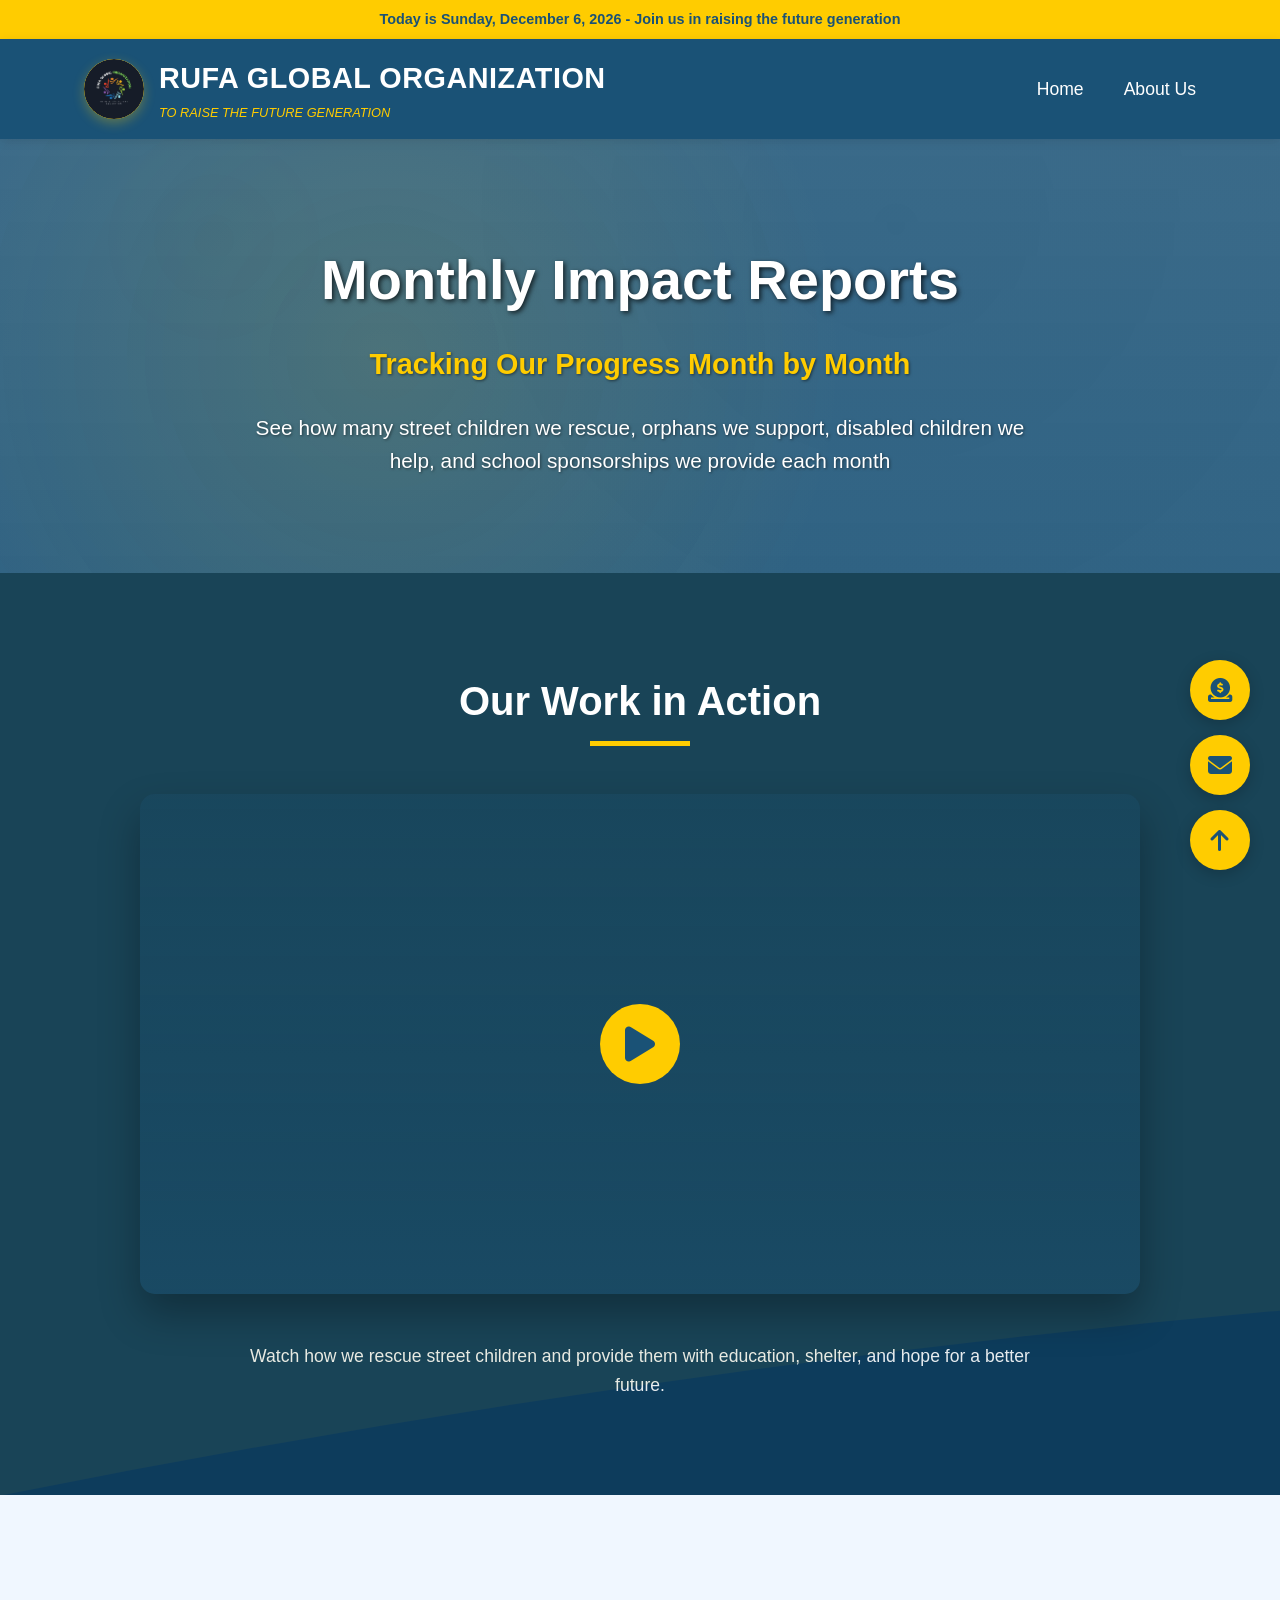
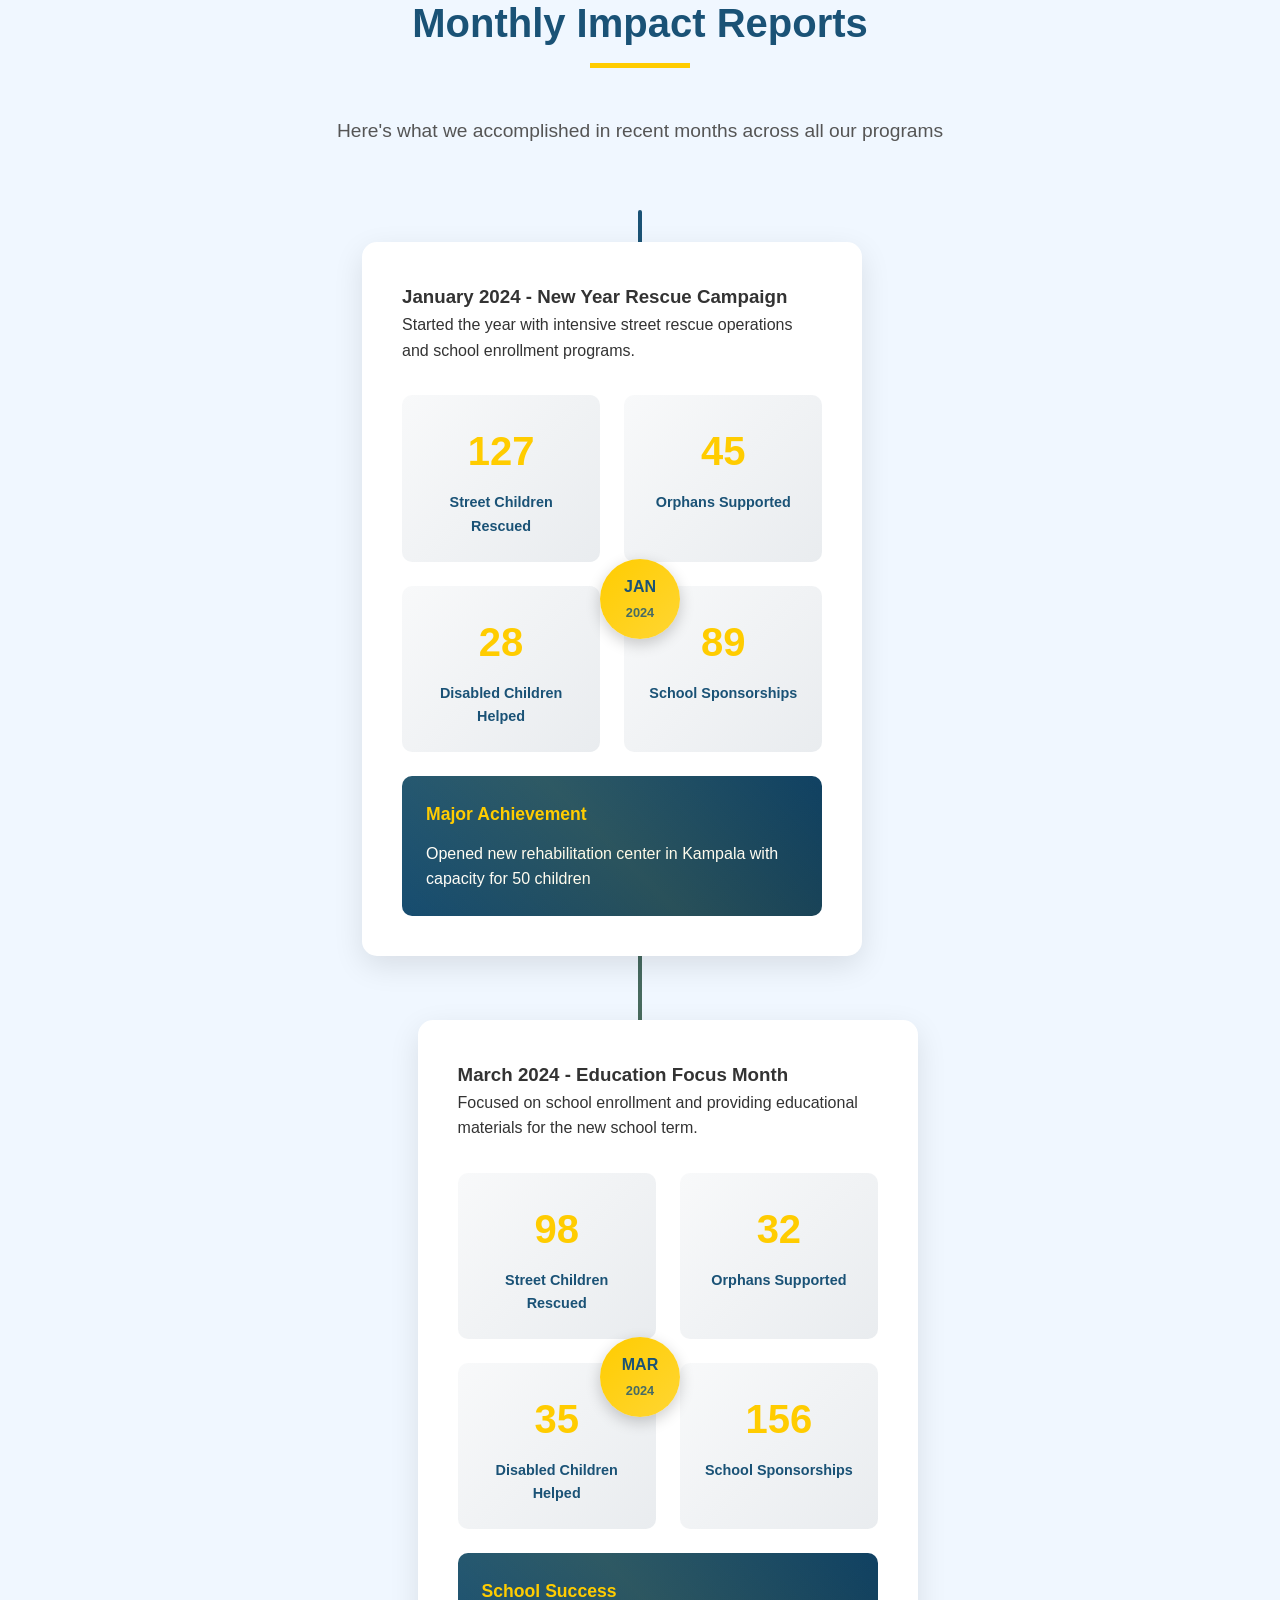
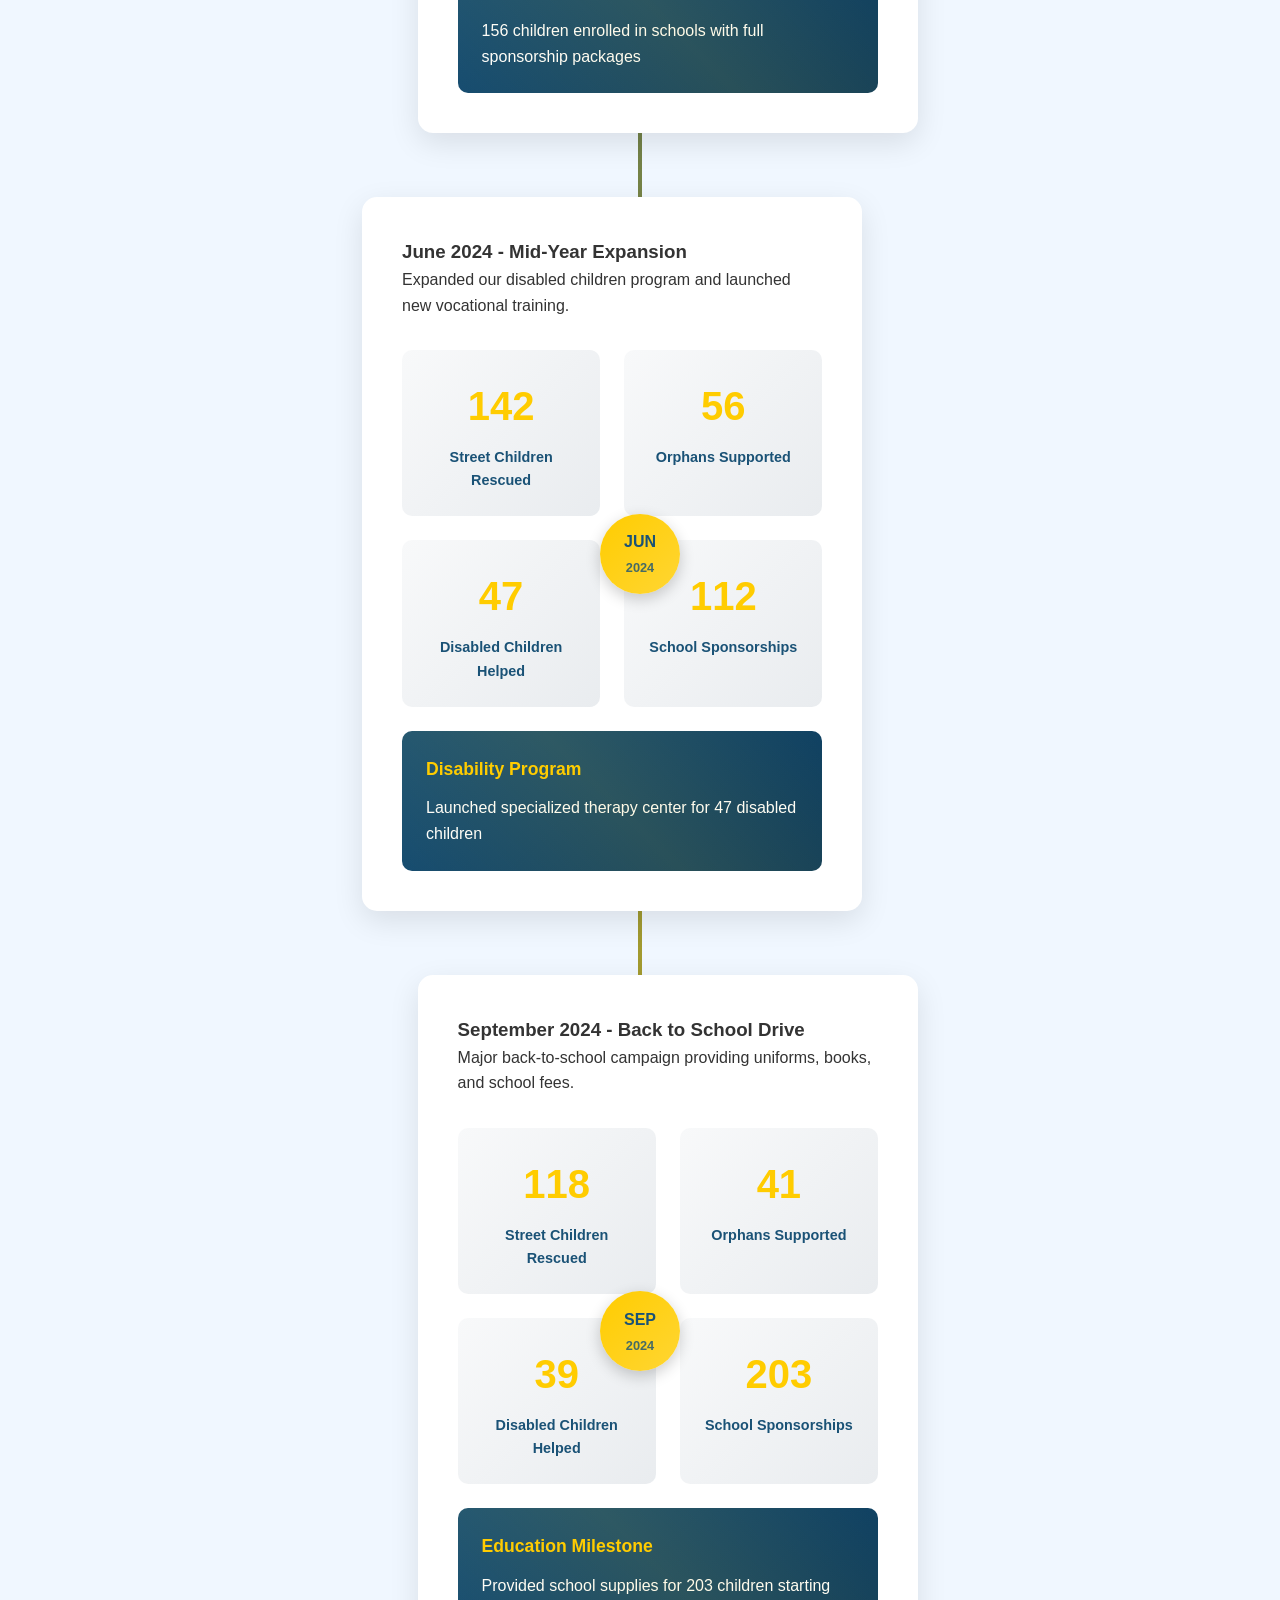
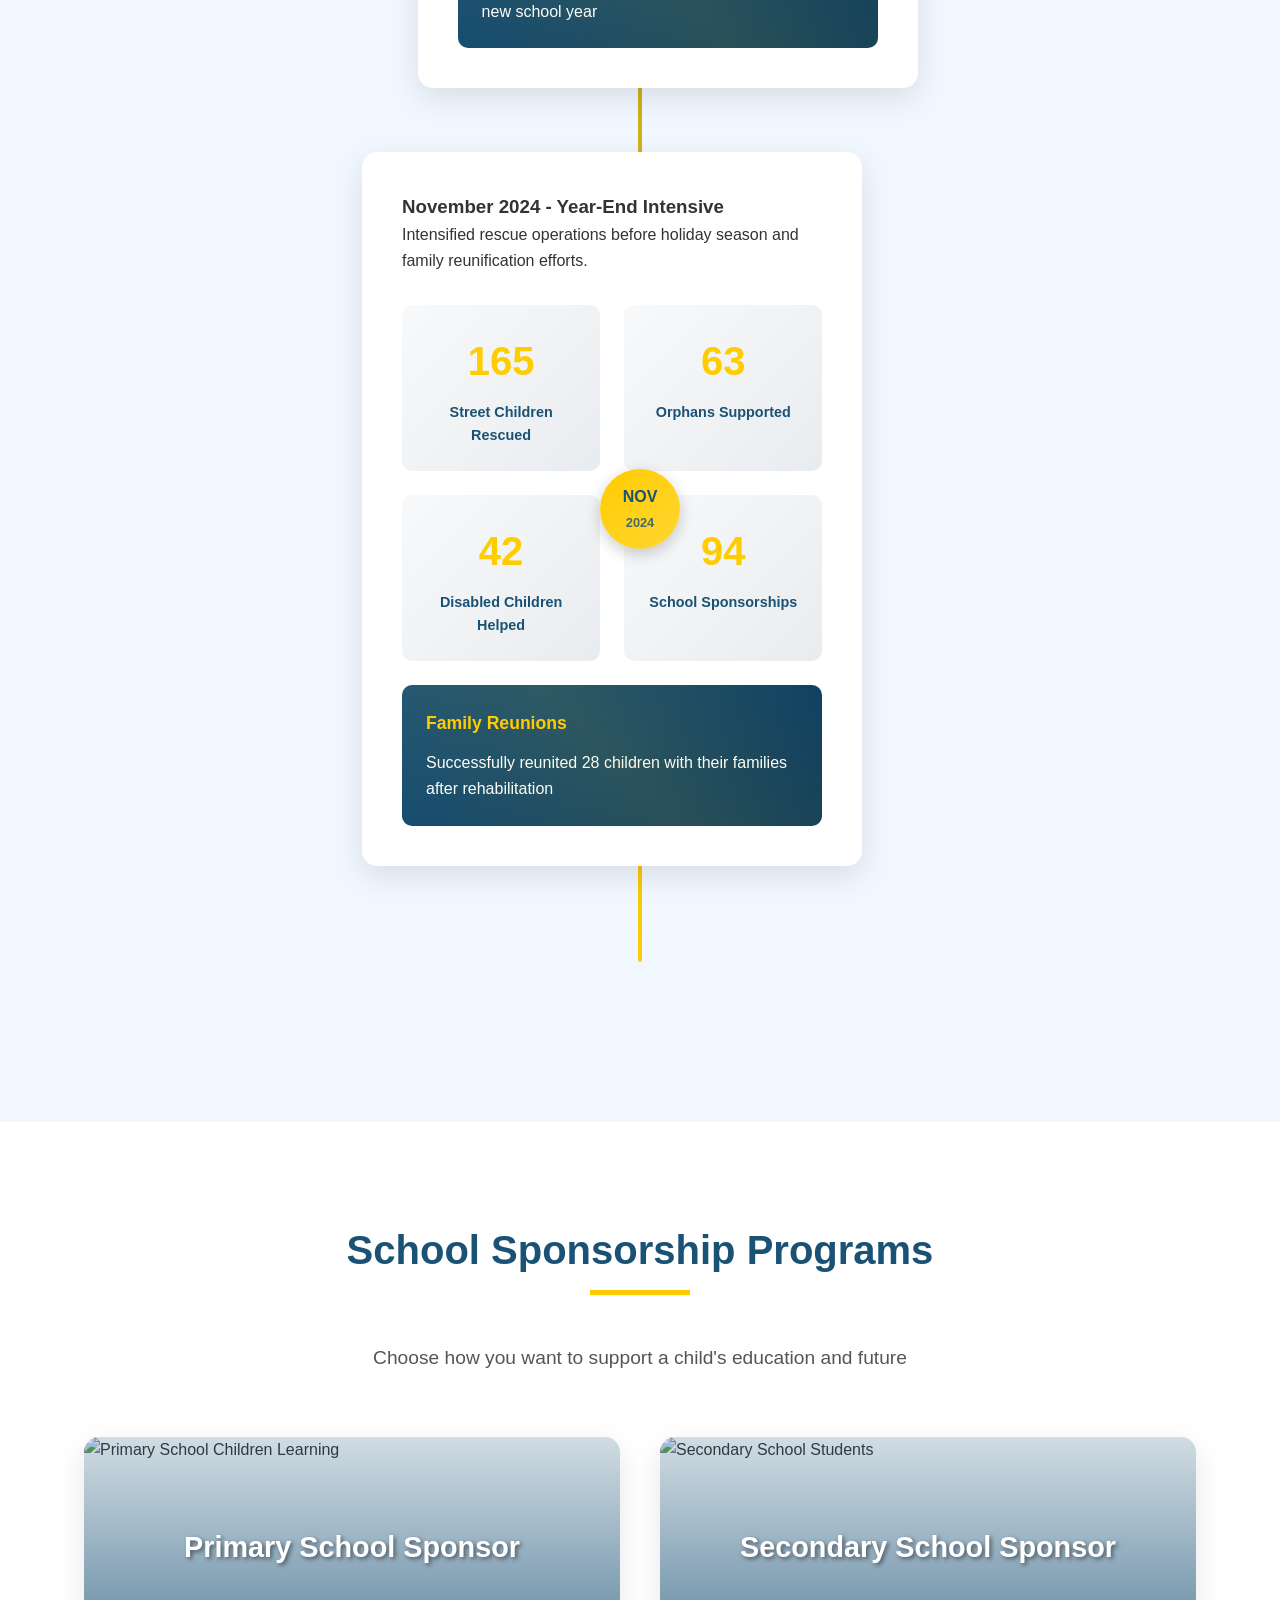
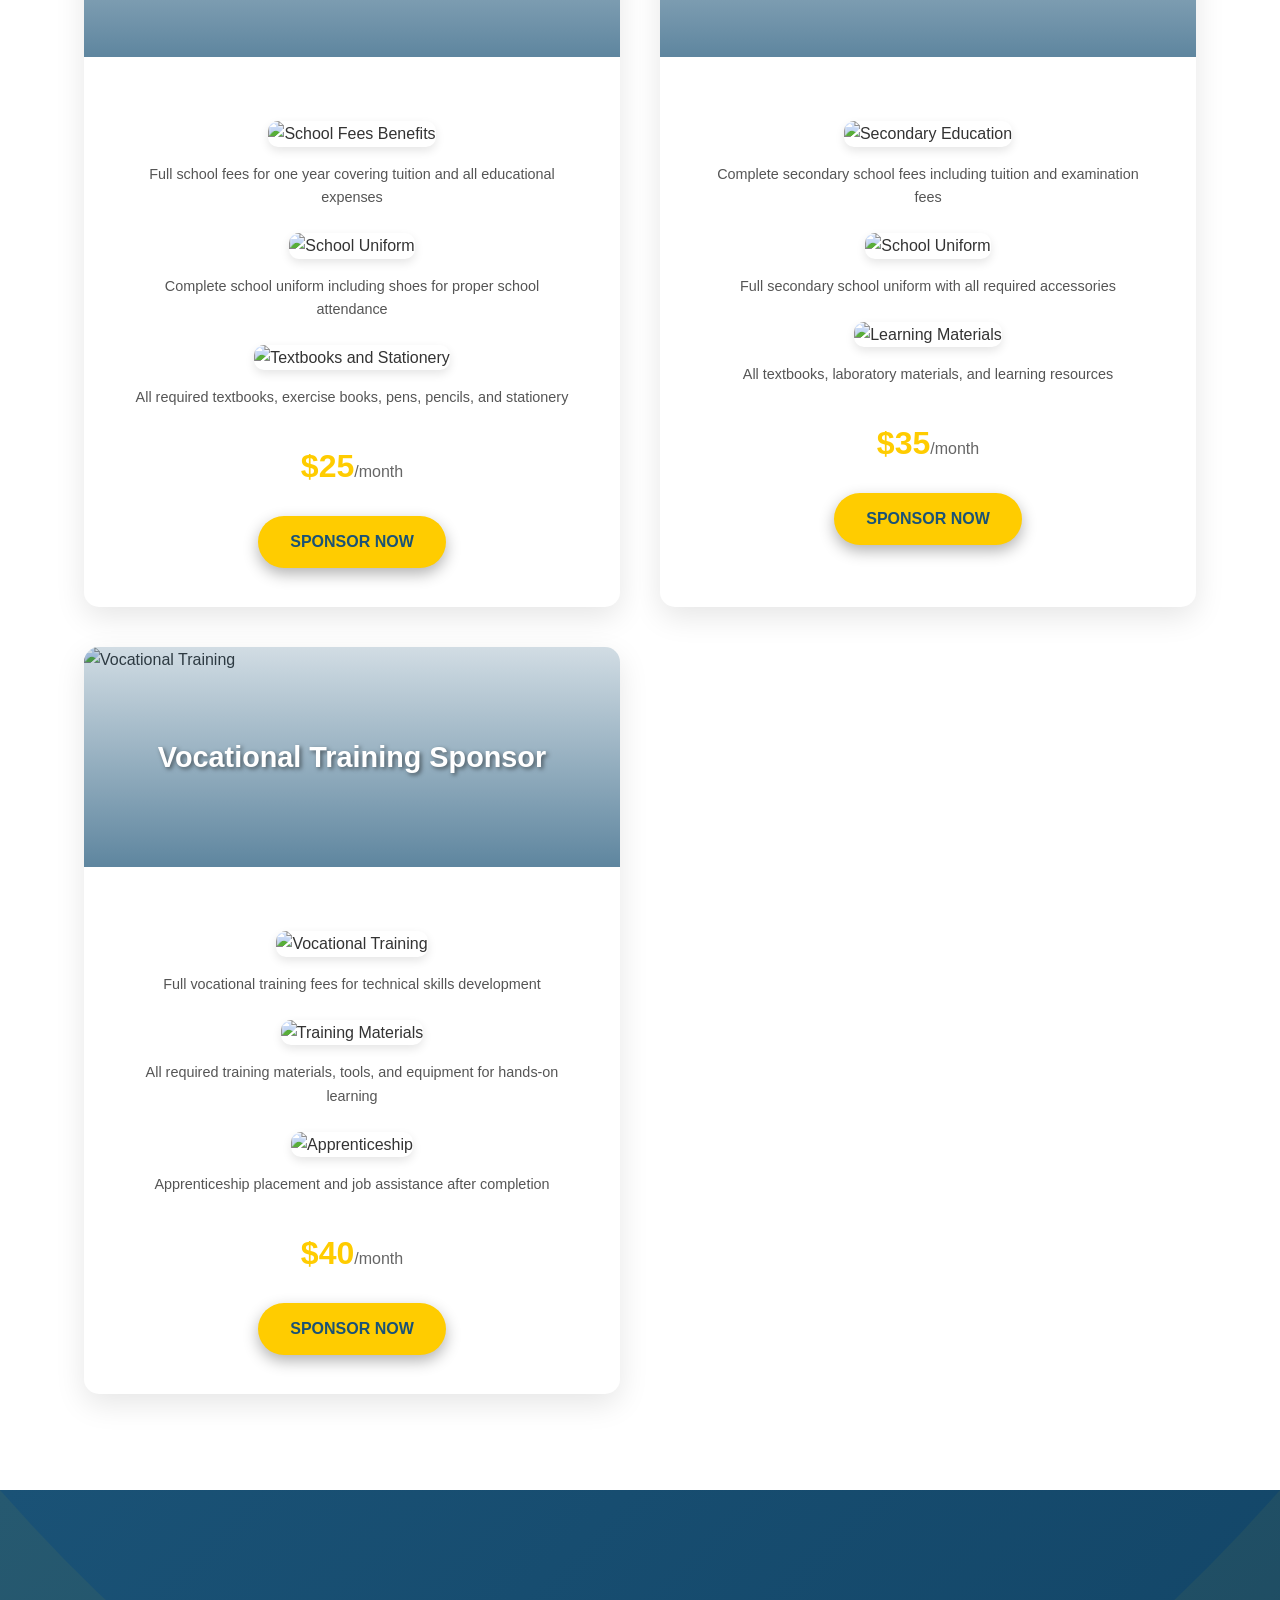
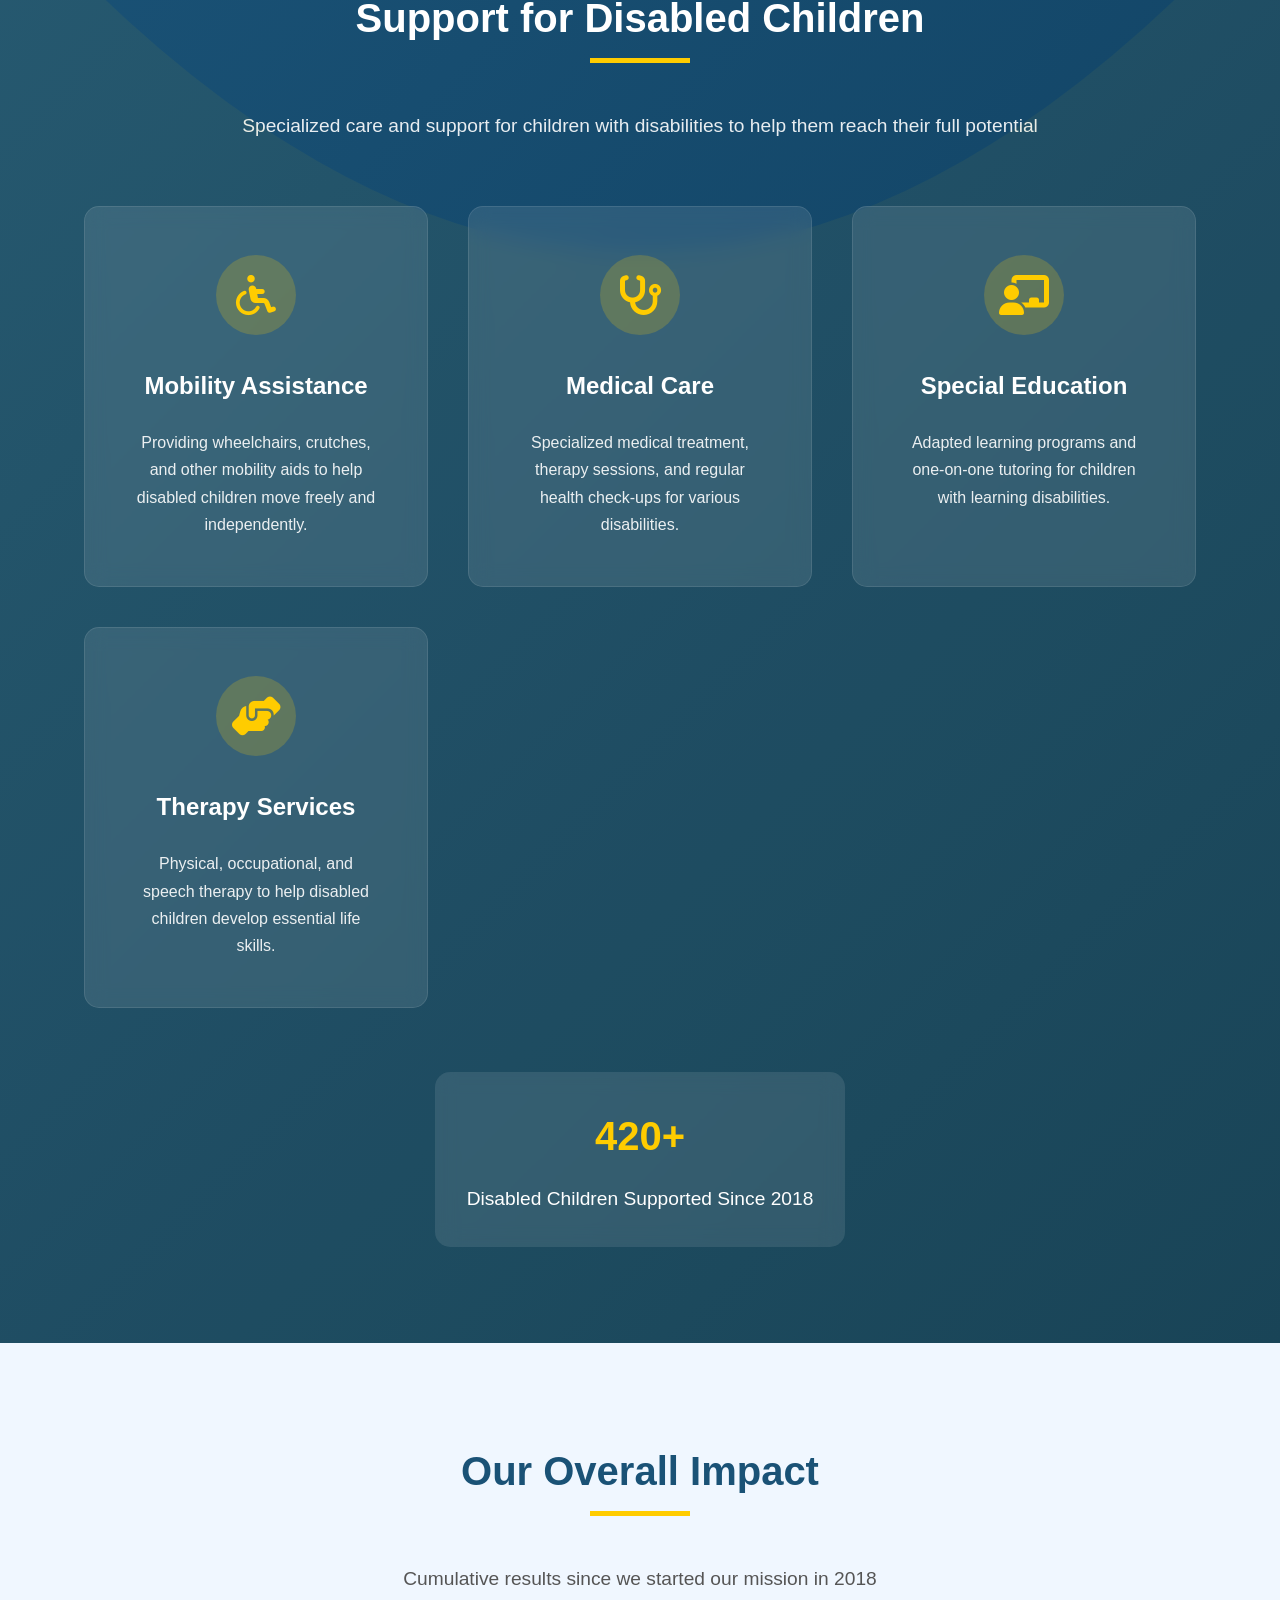
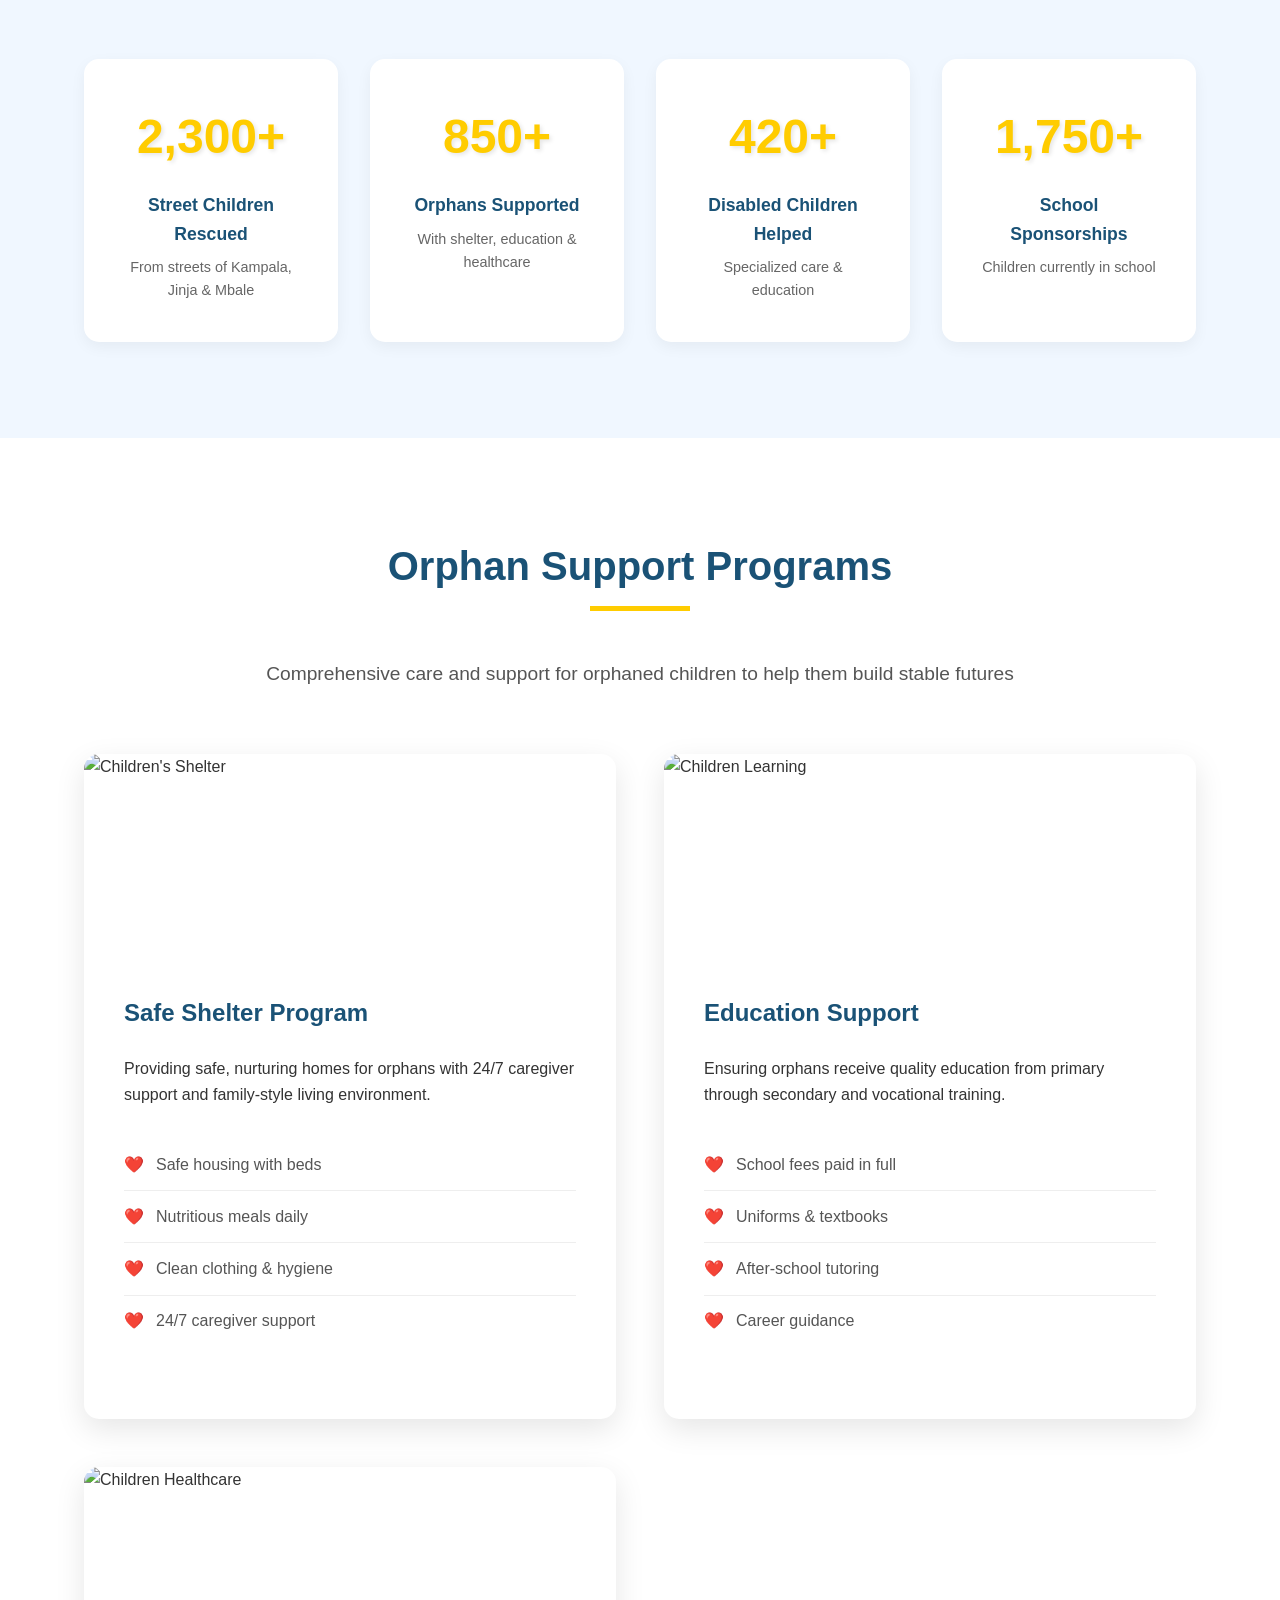
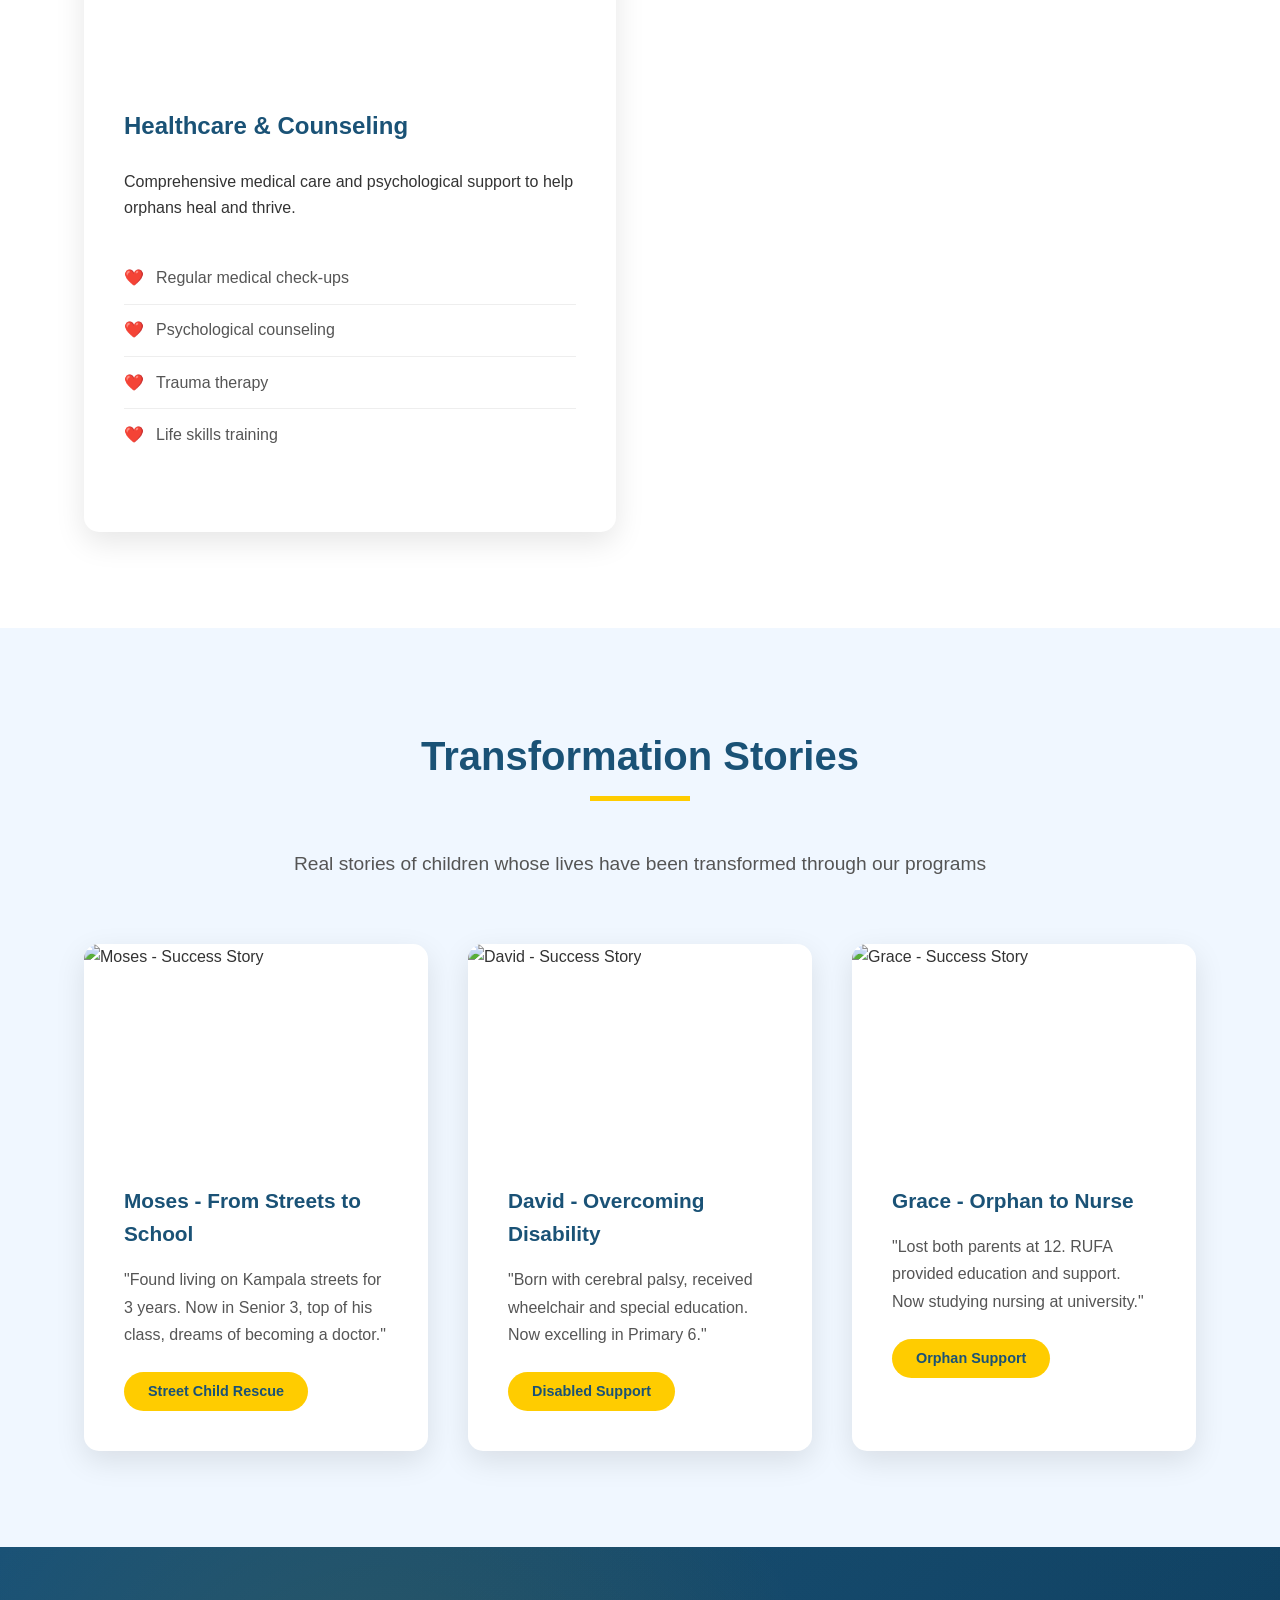
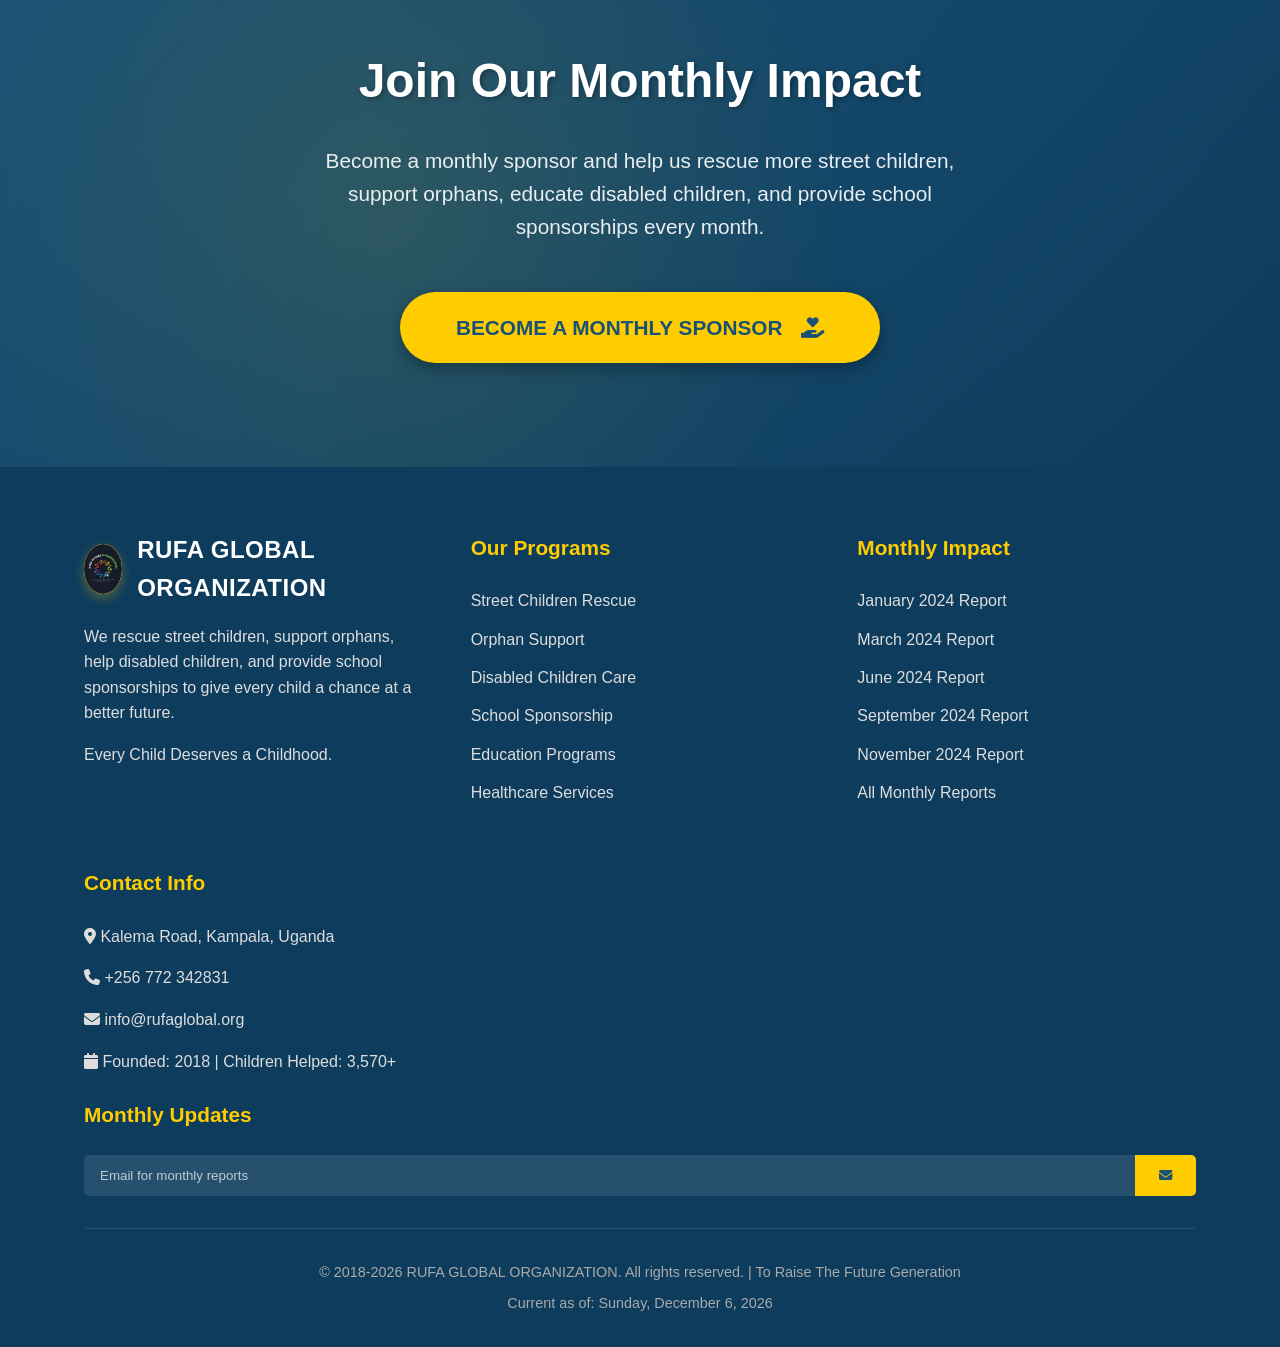
==== commit 38496c42: "Update about.html" ====
--- a/about.html
+++ b/about.html
@@ -1527,7 +1527,7 @@
                 
                 <div class="logo-container">
                     <div class="logo-img">
-                        <img src="https://images.unsplash.com/photo-1507003211169-0a1dd7228f2d?ixlib=rb-4.0.3&auto=format&fit=crop&w=100&q=80" alt="RUFA Global Organization Logo" onerror="this.style.display='none'; this.parentElement.innerHTML='RGO';">
+                        <img src="images/logo.jpeg" alt="RUFA Global Organization Logo" onerror="this.style.display='none'; this.parentElement.innerHTML='RGO';">
                     </div>
                     <div class="logo-text">
                         <div class="logo">RUFA GLOBAL ORGANIZATION</div>
@@ -1540,8 +1540,8 @@
                     <ul>
                         <li><a href="index.html">Home</a></li>
                         <li><a href="about.html">About Us</a></li>
-                        <li><a href="index.html#programs">Programs</a></li>
-                        <li><a href="index.html#contact">Contact</a></li>
+                        <!--li><a href="index.html#programs">Programs</a></li>
+                        <li><a href="index.html#contact">Contact</a></li-->
                     </ul>
                 </nav>
             </div>
@@ -1554,7 +1554,7 @@
     <div class="mobile-nav-sidebar" id="mobileNavSidebar">
         <div class="mobile-nav-header">
             <div class="mobile-logo-img">
-                <img src="https://images.unsplash.com/photo-1507003211169-0a1dd7228f2d?ixlib=rb-4.0.3&auto=format&fit=crop&w=100&q=80" alt="RUFA Global Organization Logo" onerror="this.style.display='none'; this.parentElement.innerHTML='RGO';">
+                <img src="images/logo.jpeg" alt="RUFA Global Organization Logo" onerror="this.style.display='none'; this.parentElement.innerHTML='RGO';">
             </div>
             <div class="mobile-logo-text">
                 <div class="mobile-logo">RUFA GLOBAL ORGANIZATION</div>
@@ -1569,9 +1569,9 @@
             <ul>
                 <li><a href="index.html">Home</a></li>
                 <li><a href="about.html">About Us</a></li>
-                <li><a href="index.html#programs">Programs</a></li>
+                <!--li><a href="index.html#programs">Programs</a></li>
                 <li><a href="index.html#contact">Contact</a></li>
-                <li><a href="index.html#donate">Donate Now</a></li>
+                <li><a href="index.html#donate">Donate Now</a></li-->
             </ul>
         </div>
         
@@ -1645,7 +1645,7 @@
                         </div>
                         
                         <div class="achievement-highlight">
-                            <div class="highlight-title">🎯 Major Achievement</div>
+                            <div class="highlight-title"> Major Achievement</div>
                             <p>Opened new rehabilitation center in Kampala with capacity for 50 children</p>
                         </div>
                     </div>
@@ -1681,7 +1681,7 @@
                         </div>
                         
                         <div class="achievement-highlight">
-                            <div class="highlight-title">🏫 School Success</div>
+                            <div class="highlight-title"> School Success</div>
                             <p>156 children enrolled in schools with full sponsorship packages</p>
                         </div>
                     </div>
@@ -1717,7 +1717,7 @@
                         </div>
                         
                         <div class="achievement-highlight">
-                            <div class="highlight-title">♿ Disability Program</div>
+                            <div class="highlight-title"> Disability Program</div>
                             <p>Launched specialized therapy center for 47 disabled children</p>
                         </div>
                     </div>
@@ -1753,7 +1753,7 @@
                         </div>
                         
                         <div class="achievement-highlight">
-                            <div class="highlight-title">📚 Education Milestone</div>
+                            <div class="highlight-title"> Education Milestone</div>
                             <p>Provided school supplies for 203 children starting new school year</p>
                         </div>
                     </div>
@@ -1789,7 +1789,7 @@
                         </div>
                         
                         <div class="achievement-highlight">
-                            <div class="highlight-title">🏠 Family Reunions</div>
+                            <div class="highlight-title"> Family Reunions</div>
                             <p>Successfully reunited 28 children with their families after rehabilitation</p>
                         </div>
                     </div>
@@ -2103,7 +2103,7 @@
                 <div class="footer-column">
                     <div class="logo-container" style="margin-bottom: 1rem;">
                         <div class="logo-img" style="width: 50px; height: 50px; font-size: 1.5rem;">
-                            <img src="https://images.unsplash.com/photo-1507003211169-0a1dd7228f2d?ixlib=rb-4.0.3&auto=format&fit=crop&w=100&q=80" alt="RUFA Logo" style="width: 100%; height: 100%; object-fit: cover; border-radius: 50%;">
+                            <img src="images/logo.jpeg" alt="RUFA Logo" style="width: 100%; height: 100%; object-fit: cover; border-radius: 50%;">
                         </div>
                         <div class="logo-text">
                             <div class="logo" style="font-size: 1.5rem;">RUFA GLOBAL ORGANIZATION</div>
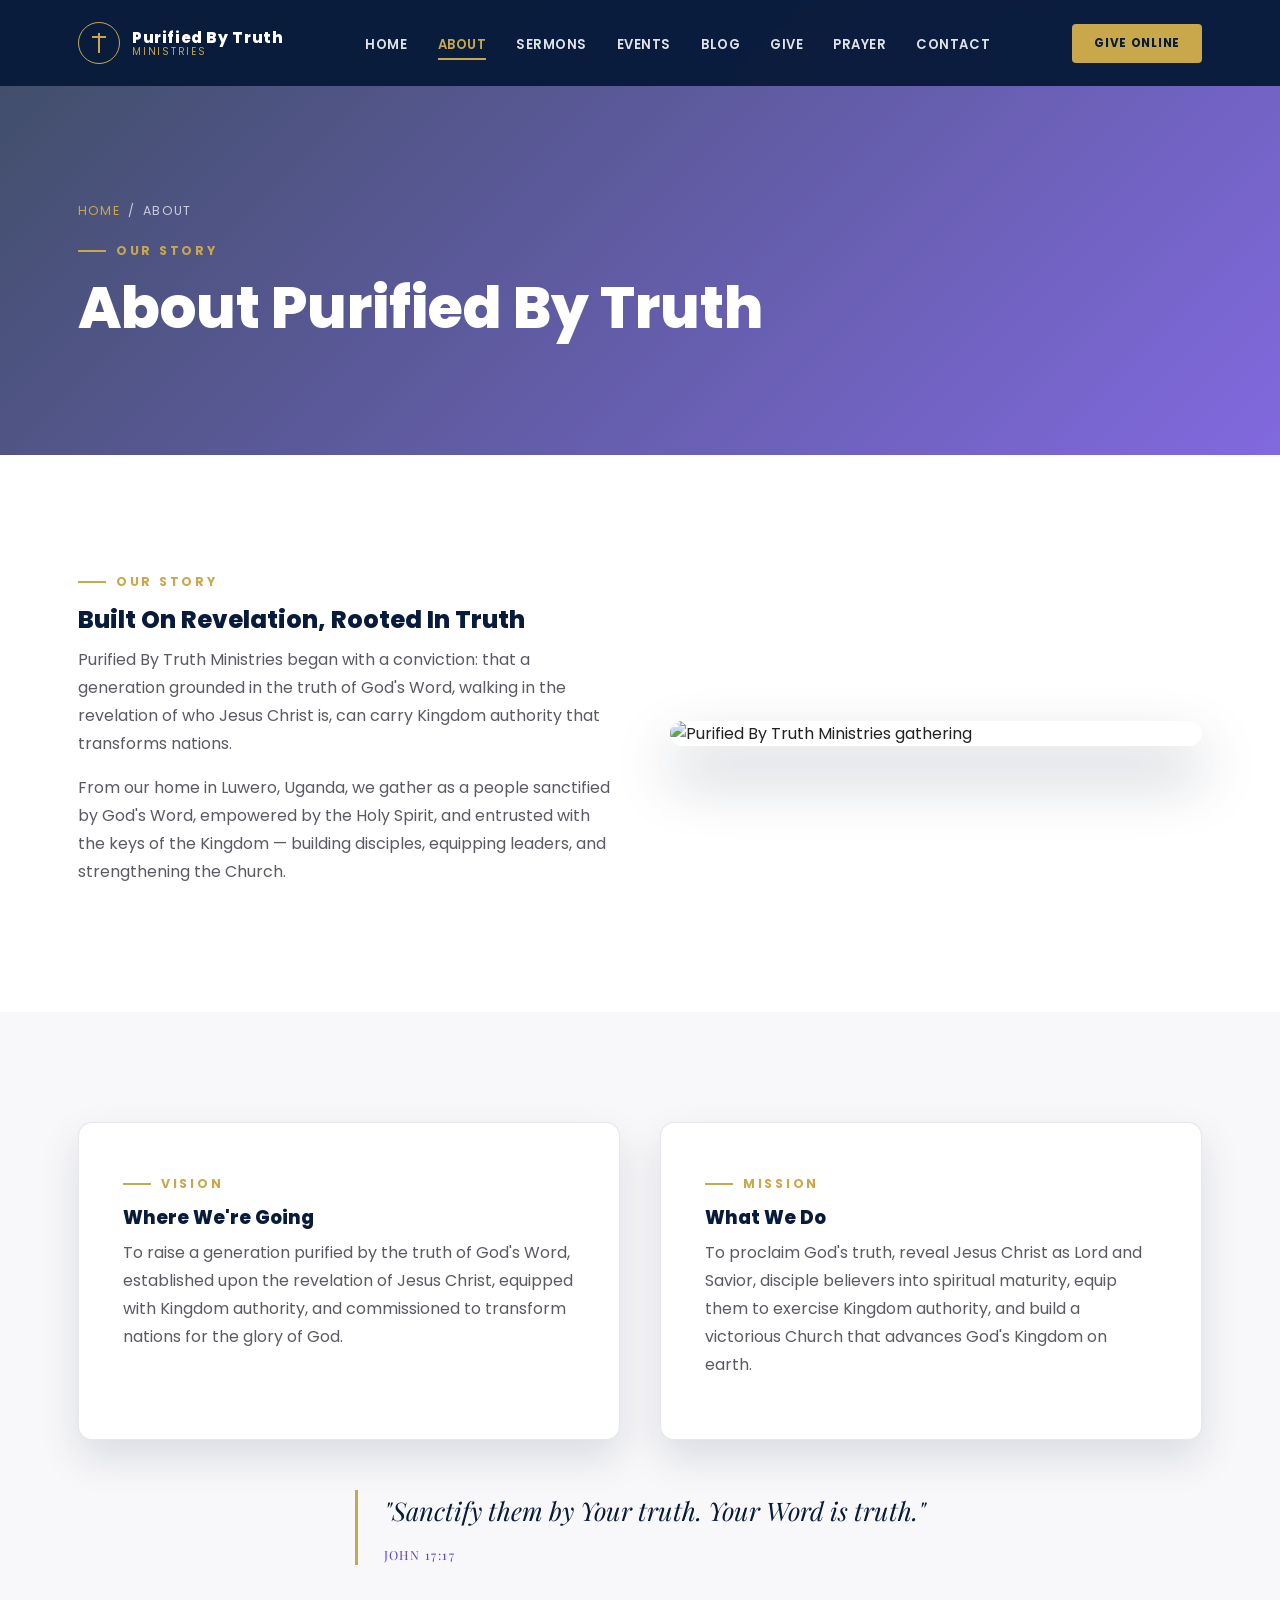
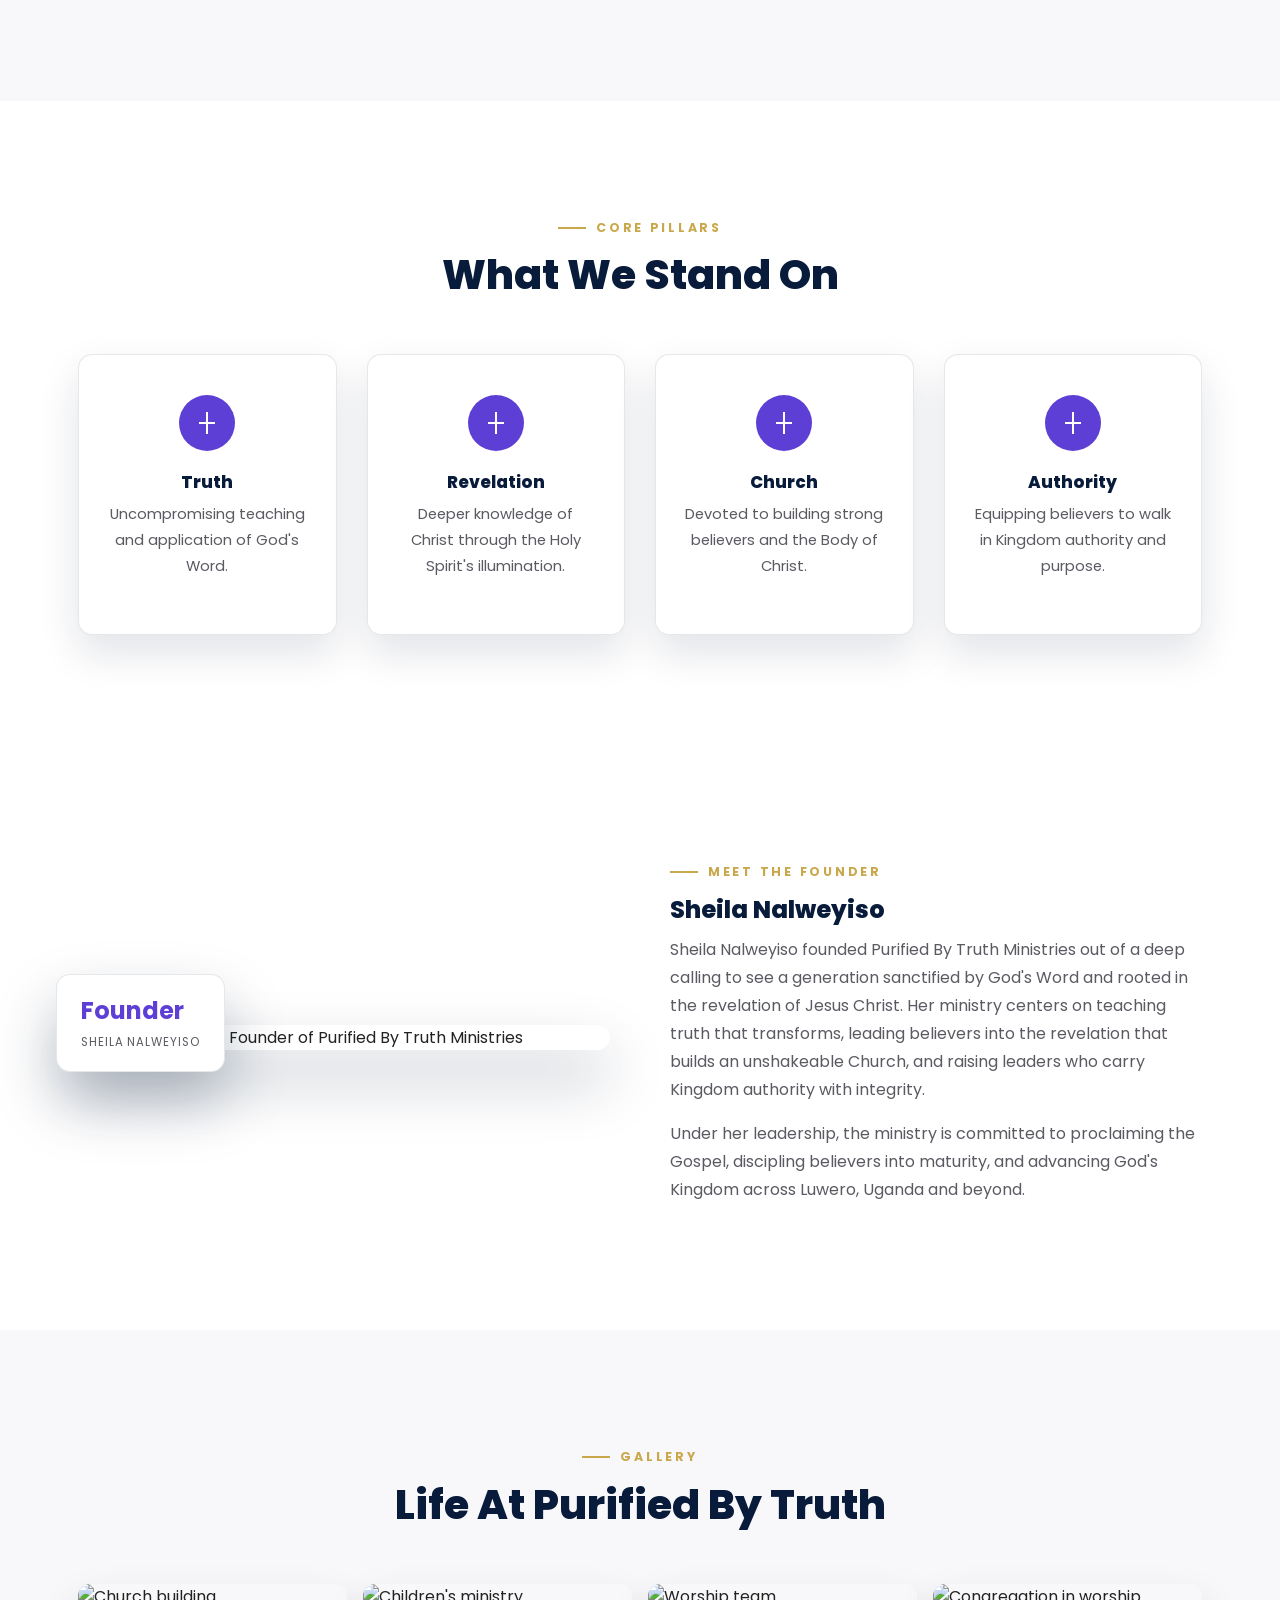
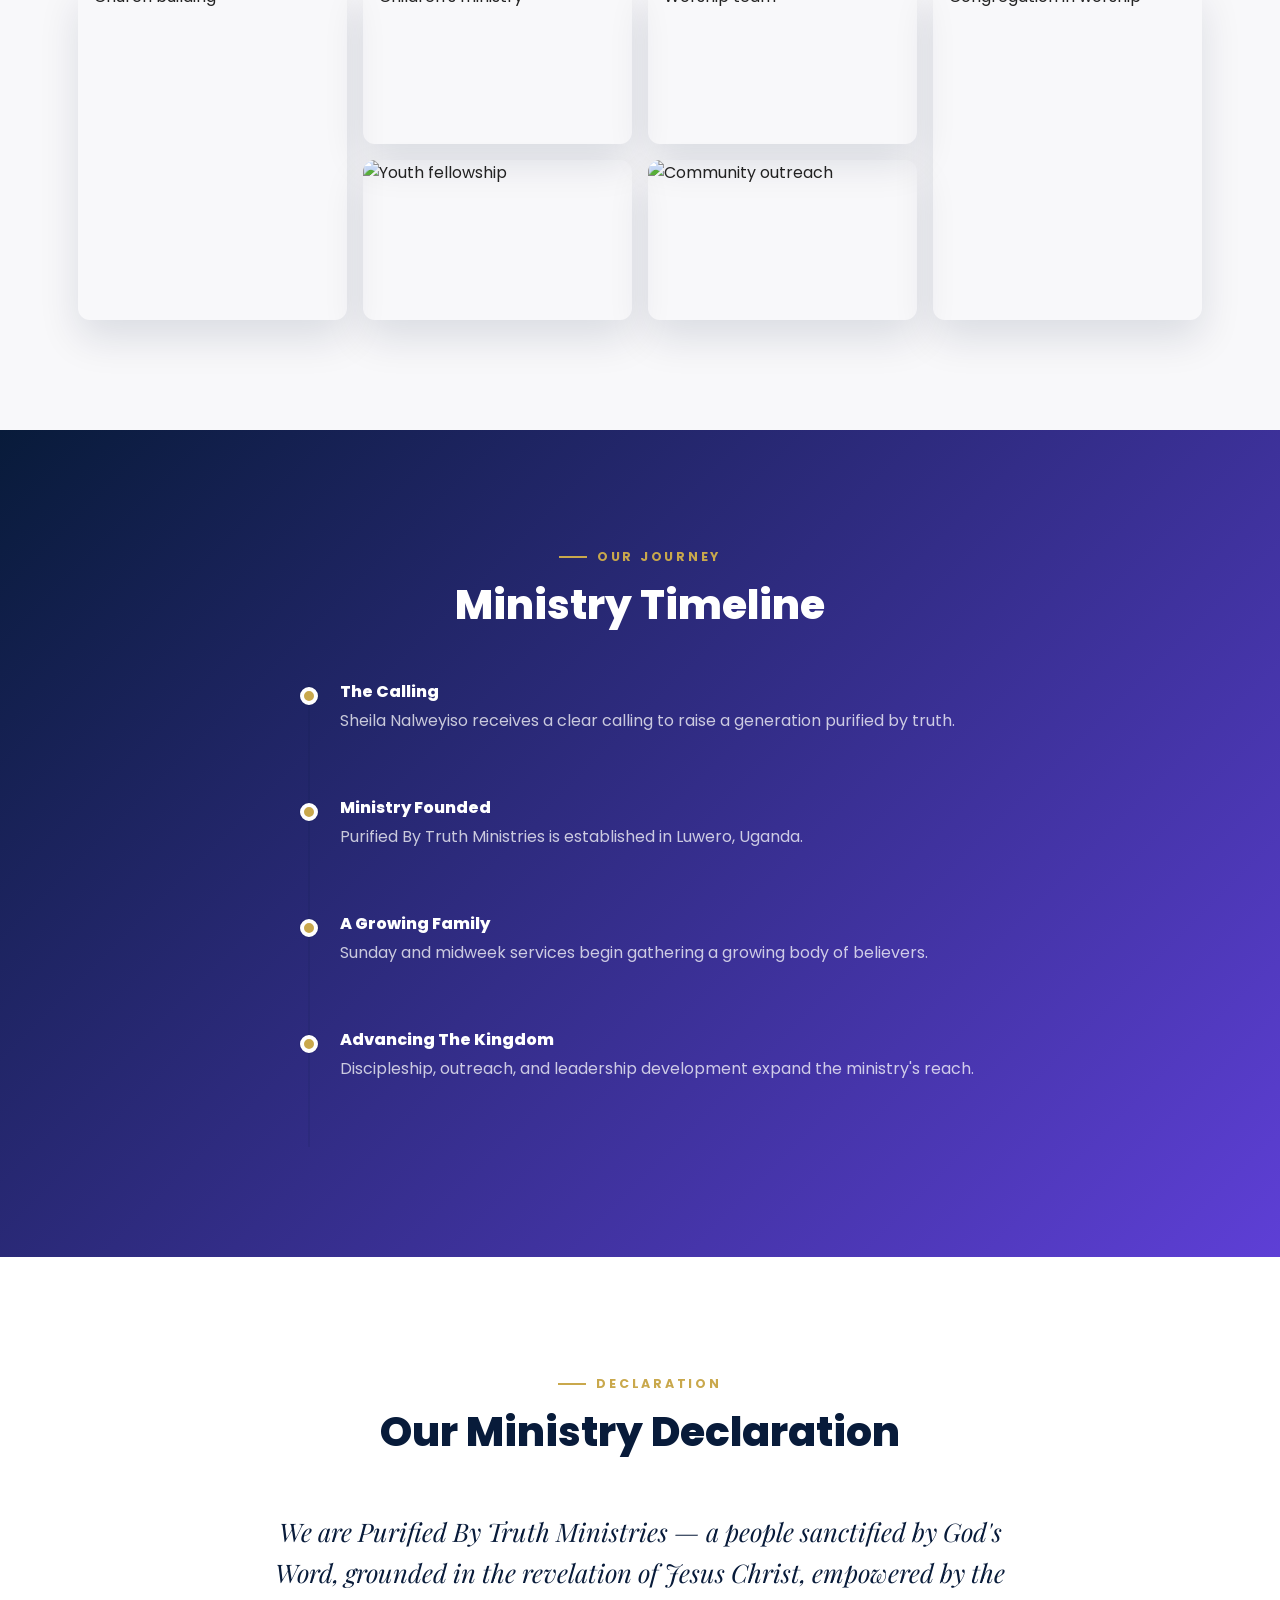
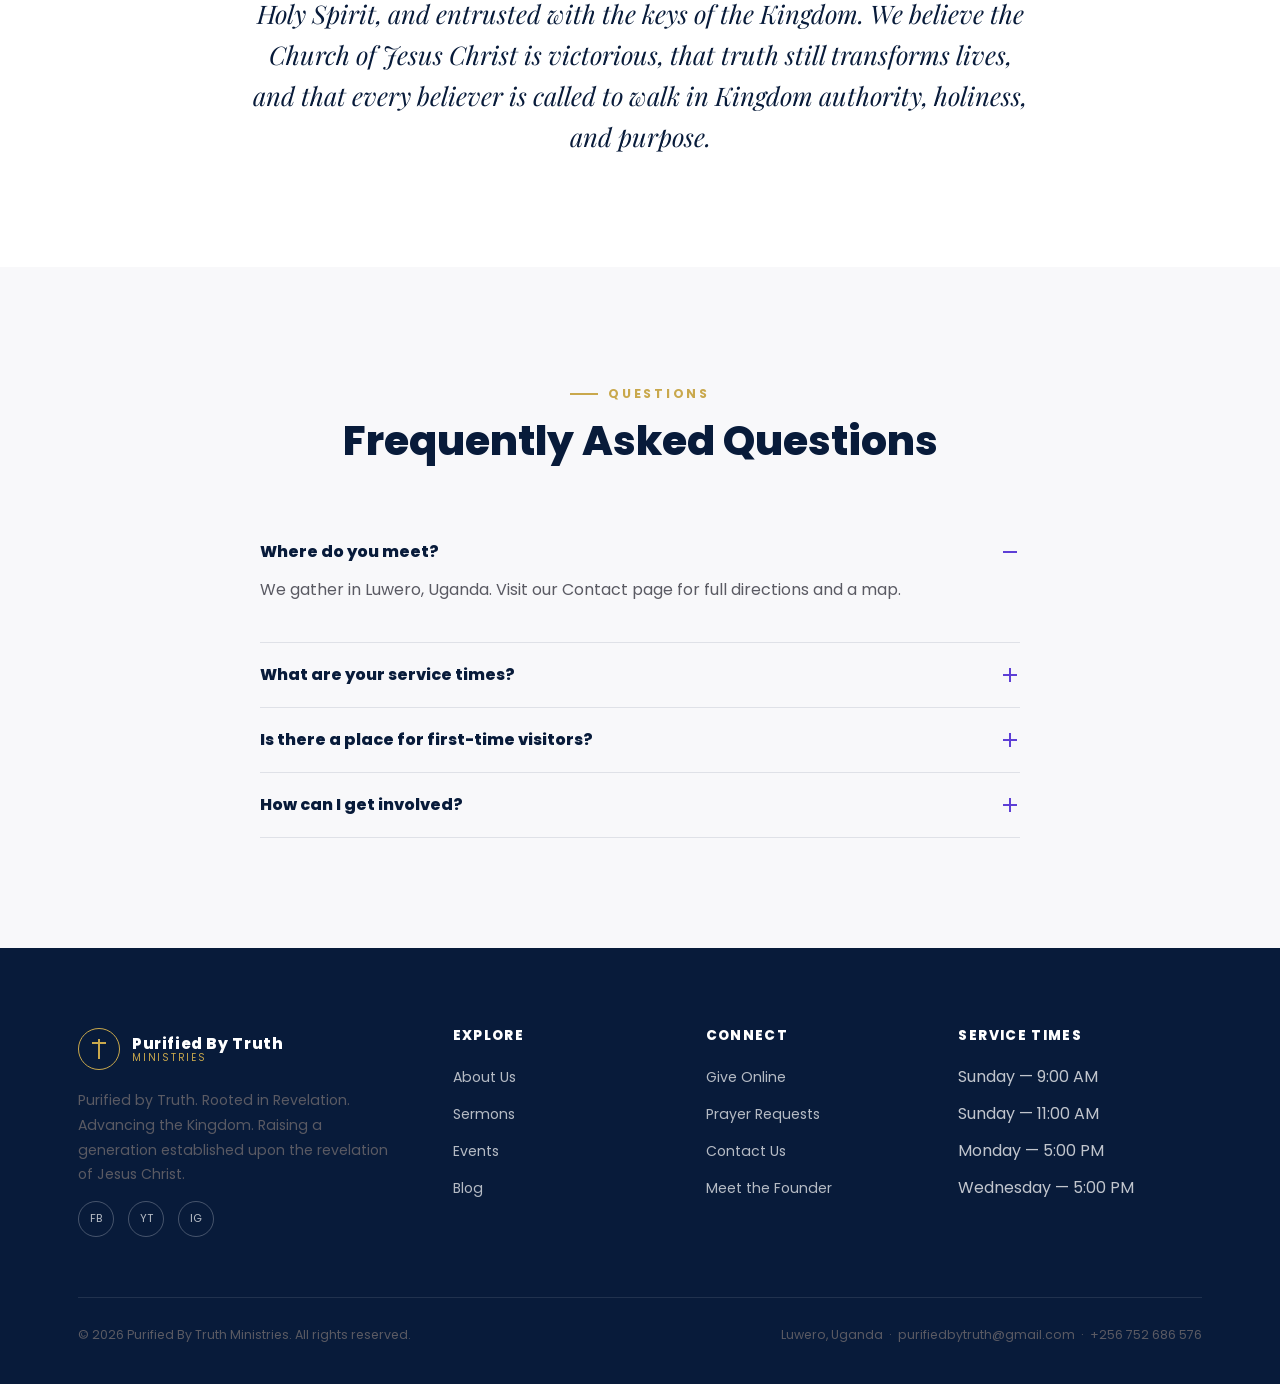
==== commit 20ce8125: "Add files via upload" ====
--- a/about.html
+++ b/about.html
@@ -1,2392 +1,269 @@
-<!DOCTYPE html>
-<html lang="en">
-<head>
-    <meta charset="UTF-8">
-    <meta name="viewport" content="width=device-width, initial-scale=1.0">
-    <title>About Us - RUFA GLOBAL ORGANIZATION</title>
-    <link rel="stylesheet" href="https://cdnjs.cloudflare.com/ajax/libs/font-awesome/6.4.0/css/all.min.css">
-    <link rel="stylesheet" href="https://cdnjs.cloudflare.com/ajax/libs/animate.css/4.1.1/animate.min.css">
-    <link rel="stylesheet" href="https://cdnjs.cloudflare.com/ajax/libs/lightbox2/2.11.4/css/lightbox.min.css">
-    <style>
-        * {
-            margin: 0;
-            padding: 0;
-            box-sizing: border-box;
-            font-family: 'Segoe UI', Tahoma, Geneva, Verdana, sans-serif;
-        }
-        
-        body {
-            line-height: 1.6;
-            color: #333;
-            background-color: #f9f9f9;
-            opacity: 0;
-            animation: fadeIn 1s ease-in forwards;
-            overflow-x: hidden;
-        }
-
-        @keyframes fadeIn {
-            from { opacity: 0; }
-            to { opacity: 1; }
-        }
-
-        /* Floating Background Elements */
-        .floating-bg {
-            position: fixed;
-            width: 100%;
-            height: 100%;
-            top: 0;
-            left: 0;
-            z-index: -1;
-            pointer-events: none;
-        }
-
-        .floating-element {
-            position: absolute;
-            background: radial-gradient(circle, rgba(255, 204, 0, 0.1) 0%, transparent 70%);
-            border-radius: 50%;
-            animation: float 25s infinite linear;
-        }
-
-        .floating-element:nth-child(1) {
-            width: 300px;
-            height: 300px;
-            top: 10%;
-            left: 5%;
-            animation-duration: 30s;
-        }
-
-        .floating-element:nth-child(2) {
-            width: 200px;
-            height: 200px;
-            top: 60%;
-            right: 10%;
-            animation-duration: 25s;
-            animation-direction: reverse;
-            background: radial-gradient(circle, rgba(26, 82, 118, 0.1) 0%, transparent 70%);
-        }
-
-        .floating-element:nth-child(3) {
-            width: 150px;
-            height: 150px;
-            bottom: 20%;
-            left: 15%;
-            animation-duration: 20s;
-            background: radial-gradient(circle, rgba(255, 204, 0, 0.08) 0%, transparent 70%);
-        }
-
-        @keyframes float {
-            0%, 100% {
-                transform: translate(0, 0) rotate(0deg);
-            }
-            25% {
-                transform: translate(20px, 30px) rotate(90deg);
-            }
-            50% {
-                transform: translate(-15px, 20px) rotate(180deg);
-            }
-            75% {
-                transform: translate(10px, -15px) rotate(270deg);
-            }
-        }
-        
-        /* Header & Navigation */
-        header {
-            background-color: #1a5276;
-            color: white;
-            padding: 1rem 0;
-            position: sticky;
-            top: 0;
-            z-index: 1000;
-            box-shadow: 0 2px 10px rgba(0,0,0,0.1);
-            animation: slideDown 0.8s ease-out;
-        }
-
-        @keyframes slideDown {
-            from { transform: translateY(-100%); opacity: 0; }
-            to { transform: translateY(0); opacity: 1; }
-        }
-        
-        .container {
-            width: 90%;
-            max-width: 1200px;
-            margin: 0 auto;
-            padding: 0 20px;
-        }
-        
-        .header-top {
-            display: flex;
-            justify-content: space-between;
-            align-items: center;
-        }
-        
-        .logo-container {
-            display: flex;
-            align-items: center;
-            gap: 15px;
-            z-index: 1002;
-        }
-        
-        .logo-img {
-            width: 60px;
-            height: 60px;
-            background: linear-gradient(45deg, #ffcc00, #ffd633);
-            border-radius: 50%;
-            display: flex;
-            align-items: center;
-            justify-content: center;
-            font-size: 1.8rem;
-            font-weight: bold;
-            color: #1a5276;
-            animation: pulse 2s infinite alternate;
-            box-shadow: 0 4px 12px rgba(255, 204, 0, 0.3);
-            overflow: hidden;
-        }
-
-        @keyframes pulse {
-            0% { transform: scale(1); box-shadow: 0 4px 12px rgba(255, 204, 0, 0.3); }
-            100% { transform: scale(1.05); box-shadow: 0 6px 18px rgba(255, 204, 0, 0.5); }
-        }
-        
-        .logo-img img {
-            width: 100%;
-            height: 100%;
-            object-fit: cover;
-            border-radius: 50%;
-        }
-        
-        .logo-text {
-            display: flex;
-            flex-direction: column;
-        }
-        
-        .logo {
-            font-size: 1.8rem;
-            font-weight: 700;
-            letter-spacing: 0.5px;
-            color: white;
-        }
-        
-        .tagline {
-            font-size: 0.8rem;
-            color: #ffcc00;
-            font-style: italic;
-            margin-top: 0.1rem;
-        }
-        
-        /* Mobile Menu Toggle */
-        .mobile-menu-toggle {
-            display: none;
-            background: none;
-            border: none;
-            color: white;
-            font-size: 1.8rem;
-            cursor: pointer;
-            padding: 0.5rem;
-            z-index: 1002;
-        }
-        
-        /* Desktop Navigation */
-        .desktop-nav {
-            display: flex;
-        }
-        
-        .desktop-nav ul {
-            display: flex;
-            list-style: none;
-            gap: 2.5rem;
-        }
-        
-        .desktop-nav ul li {
-            position: relative;
-        }
-        
-        .desktop-nav ul li a {
-            color: white;
-            text-decoration: none;
-            font-weight: 500;
-            font-size: 1.1rem;
-            transition: color 0.3s;
-            padding: 5px 0;
-        }
-        
-        .desktop-nav ul li a:hover {
-            color: #ffcc00;
-        }
-
-        .desktop-nav ul li a::after {
-            content: '';
-            position: absolute;
-            bottom: -5px;
-            left: 0;
-            width: 0;
-            height: 2px;
-            background-color: #ffcc00;
-            transition: width 0.3s ease;
-        }
-
-        .desktop-nav ul li a:hover::after {
-            width: 100%;
-        }
-        
-        /* Mobile Sidebar Navigation */
-        .mobile-nav-overlay {
-            position: fixed;
-            top: 0;
-            left: 0;
-            width: 100%;
-            height: 100%;
-            background-color: rgba(0, 0, 0, 0.5);
-            z-index: 1001;
-            display: none;
-            opacity: 0;
-            transition: opacity 0.3s ease;
-        }
-        
-        .mobile-nav-overlay.active {
-            display: block;
-            opacity: 1;
-        }
-        
-        .mobile-nav-sidebar {
-            position: fixed;
-            top: 0;
-            left: -300px;
-            width: 280px;
-            height: 100%;
-            background-color: #1a5276;
-            z-index: 1002;
-            transition: left 0.3s ease;
-            box-shadow: 2px 0 10px rgba(0, 0, 0, 0.3);
-            display: flex;
-            flex-direction: column;
-        }
-        
-        .mobile-nav-sidebar.active {
-            left: 0;
-        }
-        
-        .mobile-nav-header {
-            padding: 1.5rem;
-            border-bottom: 1px solid rgba(255, 255, 255, 0.2);
-            display: flex;
-            align-items: center;
-            gap: 15px;
-            background-color: #0d3c5c;
-        }
-        
-        .mobile-logo-img {
-            width: 50px;
-            height: 50px;
-            background: linear-gradient(45deg, #ffcc00, #ffd633);
-            border-radius: 50%;
-            display: flex;
-            align-items: center;
-            justify-content: center;
-            font-size: 1.5rem;
-            font-weight: bold;
-            color: #1a5276;
-            overflow: hidden;
-        }
-        
-        .mobile-logo-img img {
-            width: 100%;
-            height: 100%;
-            object-fit: cover;
-            border-radius: 50%;
-        }
-        
-        .mobile-logo-text {
-            display: flex;
-            flex-direction: column;
-        }
-        
-        .mobile-logo {
-            font-size: 1.2rem;
-            font-weight: 700;
-            color: white;
-        }
-        
-        .mobile-tagline {
-            font-size: 0.7rem;
-            color: #ffcc00;
-            font-style: italic;
-            margin-top: 0.1rem;
-        }
-        
-        .mobile-nav-close {
-            position: absolute;
-            top: 1rem;
-            right: 1rem;
-            background: none;
-            border: none;
-            color: white;
-            font-size: 1.5rem;
-            cursor: pointer;
-        }
-        
-        .mobile-nav-menu {
-            flex: 1;
-            padding: 2rem 0;
-            overflow-y: auto;
-        }
-        
-        .mobile-nav-menu ul {
-            list-style: none;
-        }
-        
-        .mobile-nav-menu ul li {
-            border-bottom: 1px solid rgba(255, 255, 255, 0.1);
-        }
-        
-        .mobile-nav-menu ul li a {
-            display: block;
-            padding: 1.2rem 1.5rem;
-            color: white;
-            text-decoration: none;
-            font-size: 1.1rem;
-            transition: all 0.3s;
-            border-left: 4px solid transparent;
-        }
-        
-        .mobile-nav-menu ul li a:hover {
-            background-color: rgba(255, 255, 255, 0.1);
-            color: #ffcc00;
-            border-left-color: #ffcc00;
-            padding-left: 2rem;
-        }
-        
-        /* Current Date Banner */
-        .current-date {
-            background-color: #ffcc00;
-            color: #1a5276;
-            text-align: center;
-            padding: 0.5rem;
-            font-weight: 600;
-            font-size: 0.9rem;
-            animation: slideInTop 0.8s ease-out;
-        }
-
-        @keyframes slideInTop {
-            from { transform: translateY(-100%); opacity: 0; }
-            to { transform: translateY(0); opacity: 1; }
-        }
-        
-        /* Page Header */
-        .page-header {
-            background: linear-gradient(rgba(26, 82, 118, 0.85), rgba(26, 82, 118, 0.9)), url('https://images.unsplash.com/photo-1488521787991-ed7bbaae773c?ixlib=rb-4.0.3&auto=format&fit=crop&w=2070&q=80');
-            background-size: cover;
-            background-position: center;
-            color: white;
-            text-align: center;
-            padding: 6rem 2rem;
-            position: relative;
-            overflow: hidden;
-        }
-
-        .page-header::before {
-            content: '';
-            position: absolute;
-            top: 0;
-            left: 0;
-            width: 100%;
-            height: 100%;
-            background: radial-gradient(circle at 30% 50%, rgba(255, 204, 0, 0.1) 0%, transparent 50%),
-                        radial-gradient(circle at 70% 20%, rgba(26, 82, 118, 0.1) 0%, transparent 50%);
-            animation: float 20s infinite ease-in-out alternate;
-        }
-        
-        .page-title {
-            font-size: 3.5rem;
-            margin-bottom: 1rem;
-            text-shadow: 2px 2px 5px rgba(0,0,0,0.7);
-            animation: fadeInUp 1s ease-out 0.5s both;
-        }
-
-        @keyframes fadeInUp {
-            from { opacity: 0; transform: translateY(30px); }
-            to { opacity: 1; transform: translateY(0); }
-        }
-        
-        .page-subtitle {
-            font-size: 1.8rem;
-            color: #ffcc00;
-            font-weight: 600;
-            margin-bottom: 1.5rem;
-            text-shadow: 1px 1px 3px rgba(0,0,0,0.5);
-            animation: fadeInUp 1s ease-out 0.7s both;
-        }
-        
-        /* Video Documentary Section */
-        .documentary-section {
-            padding: 6rem 0;
-            background-color: #0d3c5c;
-            color: white;
-            position: relative;
-            overflow: hidden;
-        }
-
-        .documentary-section::before {
-            content: '';
-            position: absolute;
-            top: 0;
-            left: 0;
-            width: 100%;
-            height: 100%;
-            background: url('data:image/svg+xml,<svg xmlns="http://www.w3.org/2000/svg" viewBox="0 0 1000 100"><path d="M0,100 Q250,50 500,100 T1000,100 L1000,0 L0,0 Z" fill="%23ffcc00" opacity="0.05"/></svg>');
-            background-size: cover;
-        }
-
-        .video-container {
-            max-width: 1000px;
-            margin: 3rem auto;
-            border-radius: 15px;
-            overflow: hidden;
-            box-shadow: 0 20px 40px rgba(0,0,0,0.3);
-            position: relative;
-        }
-
-        .video-container video {
-            width: 100%;
-            height: auto;
-            display: block;
-        }
-
-        .video-overlay {
-            position: absolute;
-            top: 0;
-            left: 0;
-            width: 100%;
-            height: 100%;
-            background: linear-gradient(to bottom, rgba(26, 82, 118, 0.2), rgba(26, 82, 118, 0.4));
-            display: flex;
-            align-items: center;
-            justify-content: center;
-        }
-
-        .play-button {
-            width: 80px;
-            height: 80px;
-            background-color: #ffcc00;
-            border-radius: 50%;
-            display: flex;
-            align-items: center;
-            justify-content: center;
-            font-size: 2.5rem;
-            color: #1a5276;
-            cursor: pointer;
-            transition: all 0.3s;
-            border: none;
-        }
-
-        .play-button:hover {
-            transform: scale(1.1);
-            background-color: #ffd633;
-        }
-
-        .video-caption {
-            text-align: center;
-            margin-top: 2rem;
-            font-size: 1.1rem;
-            color: rgba(255, 255, 255, 0.9);
-            max-width: 800px;
-            margin-left: auto;
-            margin-right: auto;
-        }
-
-        /* Monthly Achievements Section */
-        .achievements-section {
-            background-color: #f0f7ff;
-            padding: 6rem 0;
-        }
-
-        .achievements-timeline {
-            position: relative;
-            max-width: 1200px;
-            margin: 4rem auto;
-            padding: 2rem 0;
-        }
-
-        .achievements-timeline::before {
-            content: '';
-            position: absolute;
-            left: 50%;
-            top: 0;
-            bottom: 0;
-            width: 4px;
-            background: linear-gradient(to bottom, #1a5276, #ffcc00);
-            transform: translateX(-50%);
-            border-radius: 2px;
-        }
-
-        .achievement-month {
-            display: flex;
-            justify-content: center;
-            align-items: center;
-            margin-bottom: 4rem;
-            position: relative;
-            opacity: 0;
-            transform: translateY(50px);
-            transition: all 0.8s;
-        }
-
-        .achievement-month.visible {
-            opacity: 1;
-            transform: translateY(0);
-        }
-
-        .achievement-month:nth-child(odd) {
-            flex-direction: row-reverse;
-        }
-
-        .month-content {
-            width: 45%;
-            background: white;
-            padding: 2.5rem;
-            border-radius: 15px;
-            box-shadow: 0 10px 30px rgba(0,0,0,0.1);
-            position: relative;
-        }
-
-        .achievement-month:nth-child(even) .month-content {
-            margin-left: 5%;
-        }
-
-        .achievement-month:nth-child(odd) .month-content {
-            margin-right: 5%;
-        }
-
-        .month-badge {
-            position: absolute;
-            top: 50%;
-            left: 50%;
-            transform: translate(-50%, -50%);
-            width: 80px;
-            height: 80px;
-            background: linear-gradient(135deg, #ffcc00, #ffd633);
-            border-radius: 50%;
-            display: flex;
-            flex-direction: column;
-            align-items: center;
-            justify-content: center;
-            color: #1a5276;
-            font-weight: bold;
-            font-size: 1.2rem;
-            z-index: 2;
-            box-shadow: 0 5px 15px rgba(0,0,0,0.2);
-        }
-
-        .month-name {
-            font-size: 1rem;
-            margin-bottom: 0.2rem;
-        }
-
-        .year {
-            font-size: 0.8rem;
-            opacity: 0.8;
-        }
-
-        .achievement-stats {
-            display: grid;
-            grid-template-columns: repeat(2, 1fr);
-            gap: 1.5rem;
-            margin-top: 2rem;
-        }
-
-        .achievement-stat {
-            text-align: center;
-            padding: 1.5rem;
-            background: linear-gradient(135deg, #f8f9fa, #e9ecef);
-            border-radius: 10px;
-            transition: all 0.3s;
-        }
-
-        .achievement-stat:hover {
-            transform: translateY(-5px);
-            box-shadow: 0 5px 15px rgba(0,0,0,0.1);
-            background: linear-gradient(135deg, #ffcc00, #ffd633);
-        }
-
-        .achievement-stat:hover .stat-number {
-            color: #1a5276;
-        }
-
-        .stat-number {
-            font-size: 2.5rem;
-            font-weight: bold;
-            color: #ffcc00;
-            margin-bottom: 0.5rem;
-            transition: color 0.3s;
-        }
-
-        .stat-label {
-            color: #1a5276;
-            font-weight: 600;
-            font-size: 0.9rem;
-        }
-
-        .achievement-highlight {
-            margin-top: 1.5rem;
-            padding: 1.5rem;
-            background: linear-gradient(135deg, #1a5276, #0d3c5c);
-            border-radius: 10px;
-            color: white;
-            position: relative;
-            overflow: hidden;
-        }
-
-        .achievement-highlight::before {
-            content: '';
-            position: absolute;
-            top: 0;
-            left: 0;
-            width: 100%;
-            height: 100%;
-            background: linear-gradient(45deg, transparent, rgba(255, 204, 0, 0.1), transparent);
-        }
-
-        .highlight-title {
-            color: #ffcc00;
-            font-size: 1.1rem;
-            margin-bottom: 0.8rem;
-            font-weight: 600;
-        }
-
-        /* Sponsorship Programs - UPDATED WITH IMAGES */
-        .sponsorship-section {
-            background-color: white;
-            padding: 6rem 0;
-        }
-
-        .sponsorship-cards {
-            display: grid;
-            grid-template-columns: repeat(auto-fit, minmax(350px, 1fr));
-            gap: 2.5rem;
-            margin-top: 4rem;
-        }
-
-        .sponsorship-card {
-            background: white;
-            border-radius: 15px;
-            overflow: hidden;
-            box-shadow: 0 10px 30px rgba(0,0,0,0.1);
-            transition: all 0.4s;
-            position: relative;
-            opacity: 0;
-            transform: translateY(30px);
-        }
-
-        .sponsorship-card.visible {
-            opacity: 1;
-            transform: translateY(0);
-        }
-
-        .sponsorship-card:hover {
-            transform: translateY(-10px);
-            box-shadow: 0 20px 40px rgba(0,0,0,0.15);
-        }
-
-        /* Sponsorship Card Images */
-        .sponsorship-image {
-            height: 220px;
-            overflow: hidden;
-            position: relative;
-        }
-
-        .sponsorship-image img {
-            width: 100%;
-            height: 100%;
-            object-fit: cover;
-            transition: transform 0.5s;
-        }
-
-        .sponsorship-card:hover .sponsorship-image img {
-            transform: scale(1.05);
-        }
-
-        .sponsorship-image-overlay {
-            position: absolute;
-            top: 0;
-            left: 0;
-            width: 100%;
-            height: 100%;
-            background: linear-gradient(to bottom, rgba(26, 82, 118, 0.2), rgba(26, 82, 118, 0.7));
-            display: flex;
-            align-items: center;
-            justify-content: center;
-        }
-
-        .sponsorship-title-overlay {
-            color: white;
-            font-size: 1.8rem;
-            font-weight: bold;
-            text-align: center;
-            text-shadow: 2px 2px 4px rgba(0,0,0,0.5);
-            padding: 1rem;
-        }
-
-        .sponsorship-content {
-            padding: 2rem;
-            text-align: center;
-        }
-
-        .sponsorship-cost {
-            font-size: 2rem;
-            color: #ffcc00;
-            font-weight: bold;
-            margin: 1.5rem 0;
-        }
-
-        .sponsorship-cost span {
-            font-size: 1rem;
-            color: #666;
-            font-weight: normal;
-        }
-
-        /* Image-based Benefits Section */
-        .sponsorship-benefits {
-            margin: 2rem 0;
-        }
-
-        .benefit-image {
-            width: 100%;
-            height: auto;
-            border-radius: 10px;
-            margin-bottom: 1rem;
-            box-shadow: 0 4px 10px rgba(0,0,0,0.1);
-        }
-
-        .benefit-caption {
-            color: #555;
-            font-size: 0.9rem;
-            text-align: center;
-            margin-bottom: 1.5rem;
-            padding: 0 1rem;
-        }
-
-        /* Section Styling */
-        .section {
-            padding: 5rem 0;
-            opacity: 0;
-            transform: translateY(20px);
-            transition: opacity 0.8s, transform 0.8s;
-        }
-
-        .section.visible {
-            opacity: 1;
-            transform: translateY(0);
-        }
-        
-        .section-title {
-            text-align: center;
-            font-size: 2.5rem;
-            color: #1a5276;
-            margin-bottom: 3rem;
-            position: relative;
-            opacity: 0;
-            transform: translateY(20px);
-            animation: fadeInUp 0.8s ease-out forwards;
-        }
-
-        .section-title.animate {
-            animation-delay: 0.3s;
-        }
-        
-        .section-title::after {
-            content: '';
-            display: block;
-            width: 100px;
-            height: 5px;
-            background-color: #ffcc00;
-            margin: 0.5rem auto 2rem;
-            transform: scaleX(0);
-            transform-origin: center;
-            animation: expand 0.8s ease-out 0.5s forwards;
-        }
-
-        .section-title.white {
-            color: white;
-        }
-
-        .section-title.white::after {
-            background-color: #ffcc00;
-        }
-
-        @keyframes expand {
-            from { transform: scaleX(0); }
-            to { transform: scaleX(1); }
-        }
-
-        /* Disabled Children Support */
-        .disabled-section {
-            background: linear-gradient(135deg, #1a5276, #0d3c5c);
-            color: white;
-            padding: 6rem 0;
-            position: relative;
-            overflow: hidden;
-        }
-
-        .disabled-section::before {
-            content: '';
-            position: absolute;
-            top: 0;
-            left: 0;
-            width: 100%;
-            height: 100%;
-            background: url('data:image/svg+xml,<svg xmlns="http://www.w3.org/2000/svg" viewBox="0 0 100 100" preserveAspectRatio="none"><path d="M0,0 Q50,50 100,0 L100,100 L0,100 Z" fill="%23ffcc00" opacity="0.05"/></svg>');
-            background-size: cover;
-        }
-
-        .disabled-grid {
-            display: grid;
-            grid-template-columns: repeat(auto-fit, minmax(300px, 1fr));
-            gap: 2.5rem;
-            margin-top: 4rem;
-        }
-
-        .disabled-card {
-            background: rgba(255, 255, 255, 0.1);
-            backdrop-filter: blur(10px);
-            border-radius: 15px;
-            padding: 3rem;
-            text-align: center;
-            transition: all 0.4s;
-            opacity: 0;
-            transform: translateY(30px);
-            border: 1px solid rgba(255, 255, 255, 0.1);
-        }
-
-        .disabled-card.visible {
-            opacity: 1;
-            transform: translateY(0);
-        }
-
-        .disabled-card:hover {
-            transform: translateY(-10px);
-            background: rgba(255, 255, 255, 0.15);
-            border-color: #ffcc00;
-        }
-
-        .disabled-icon {
-            width: 80px;
-            height: 80px;
-            background: rgba(255, 204, 0, 0.2);
-            border-radius: 50%;
-            display: flex;
-            align-items: center;
-            justify-content: center;
-            font-size: 2.5rem;
-            color: #ffcc00;
-            margin: 0 auto 2rem;
-        }
-
-        .disabled-card h3 {
-            color: white;
-            margin-bottom: 1.5rem;
-            font-size: 1.5rem;
-        }
-
-        .disabled-card p {
-            color: rgba(255, 255, 255, 0.9);
-            line-height: 1.7;
-        }
-
-        /* School Sponsorship Impact */
-        .impact-section {
-            background-color: #f0f7ff;
-            padding: 6rem 0;
-        }
-
-        .impact-grid {
-            display: grid;
-            grid-template-columns: repeat(auto-fit, minmax(250px, 1fr));
-            gap: 2rem;
-            margin-top: 4rem;
-        }
-
-        .impact-item {
-            background: white;
-            padding: 2.5rem;
-            border-radius: 15px;
-            text-align: center;
-            box-shadow: 0 5px 15px rgba(0,0,0,0.05);
-            transition: all 0.3s;
-            opacity: 0;
-            transform: translateY(30px);
-        }
-
-        .impact-item.visible {
-            opacity: 1;
-            transform: translateY(0);
-        }
-
-        .impact-item:hover {
-            transform: translateY(-10px);
-            box-shadow: 0 15px 30px rgba(0,0,0,0.1);
-            background: linear-gradient(135deg, white, #f8f9fa);
-        }
-
-        .impact-number {
-            font-size: 3rem;
-            font-weight: bold;
-            color: #ffcc00;
-            margin-bottom: 1rem;
-            text-shadow: 2px 2px 4px rgba(0,0,0,0.1);
-        }
-
-        .impact-text {
-            color: #1a5276;
-            font-weight: 600;
-            font-size: 1.1rem;
-        }
-
-        /* Orphan Support Programs */
-        .orphan-section {
-            background-color: white;
-            padding: 6rem 0;
-        }
-
-        .orphan-programs {
-            display: grid;
-            grid-template-columns: repeat(auto-fit, minmax(350px, 1fr));
-            gap: 3rem;
-            margin-top: 4rem;
-        }
-
-        .orphan-program {
-            background: white;
-            border-radius: 15px;
-            overflow: hidden;
-            box-shadow: 0 10px 30px rgba(0,0,0,0.1);
-            transition: all 0.4s;
-            opacity: 0;
-            transform: translateY(30px);
-        }
-
-        .orphan-program.visible {
-            opacity: 1;
-            transform: translateY(0);
-        }
-
-        .orphan-program:hover {
-            transform: translateY(-10px);
-            box-shadow: 0 20px 40px rgba(0,0,0,0.15);
-        }
-
-        .program-image {
-            height: 200px;
-            overflow: hidden;
-        }
-
-        .program-image img {
-            width: 100%;
-            height: 100%;
-            object-fit: cover;
-            transition: transform 0.5s;
-        }
-
-        .orphan-program:hover .program-image img {
-            transform: scale(1.1);
-        }
-
-        .program-content {
-            padding: 2.5rem;
-        }
-
-        .program-content h3 {
-            color: #1a5276;
-            margin-bottom: 1.5rem;
-            font-size: 1.5rem;
-        }
-
-        .program-features {
-            list-style: none;
-            margin: 2rem 0;
-        }
-
-        .program-features li {
-            padding: 0.8rem 0;
-            color: #555;
-            border-bottom: 1px solid #eee;
-            position: relative;
-            padding-left: 2rem;
-        }
-
-        .program-features li:last-child {
-            border-bottom: none;
-        }
-
-        .program-features li::before {
-            content: '❤️';
-            position: absolute;
-            left: 0;
-            top: 0.8rem;
-        }
-
-        /* Success Stories Grid */
-        .stories-section {
-            background-color: #f0f7ff;
-            padding: 6rem 0;
-        }
-
-        .stories-grid {
-            display: grid;
-            grid-template-columns: repeat(auto-fit, minmax(300px, 1fr));
-            gap: 2.5rem;
-            margin-top: 4rem;
-        }
-
-        .story-card {
-            background: white;
-            border-radius: 15px;
-            overflow: hidden;
-            box-shadow: 0 10px 30px rgba(0,0,0,0.1);
-            transition: all 0.4s;
-            opacity: 0;
-            transform: translateY(30px);
-        }
-
-        .story-card.visible {
-            opacity: 1;
-            transform: translateY(0);
-        }
-
-        .story-card:hover {
-            transform: translateY(-10px);
-            box-shadow: 0 20px 40px rgba(0,0,0,0.15);
-        }
-
-        .story-image {
-            height: 200px;
-            overflow: hidden;
-        }
-
-        .story-image img {
-            width: 100%;
-            height: 100%;
-            object-fit: cover;
-            transition: transform 0.5s;
-        }
-
-        .story-card:hover .story-image img {
-            transform: scale(1.1);
-        }
-
-        .story-content {
-            padding: 2.5rem;
-        }
-
-        .story-content h4 {
-            color: #1a5276;
-            margin-bottom: 1rem;
-            font-size: 1.3rem;
-        }
-
-        .story-content p {
-            color: #555;
-            line-height: 1.7;
-            margin-bottom: 1.5rem;
-        }
-
-        .story-type {
-            display: inline-block;
-            padding: 0.5rem 1.5rem;
-            background: #ffcc00;
-            color: #1a5276;
-            border-radius: 25px;
-            font-weight: 600;
-            font-size: 0.9rem;
-        }
-
-        /* CTA Section */
-        .cta-section {
-            background: linear-gradient(135deg, #1a5276, #0d3c5c);
-            color: white;
-            text-align: center;
-            padding: 6rem 2rem;
-            position: relative;
-            overflow: hidden;
-        }
-        
-        .cta-section::before {
-            content: '';
-            position: absolute;
-            top: 0;
-            left: 0;
-            width: 100%;
-            height: 100%;
-            background: radial-gradient(circle at 30% 50%, rgba(255, 204, 0, 0.1) 0%, transparent 50%),
-                        radial-gradient(circle at 70% 20%, rgba(26, 82, 118, 0.1) 0%, transparent 50%);
-            animation: pulse 4s infinite alternate;
-        }
-        
-        .cta-title {
-            font-size: 3rem;
-            margin-bottom: 1.5rem;
-            position: relative;
-            text-shadow: 2px 2px 5px rgba(0,0,0,0.3);
-        }
-        
-        .cta-text {
-            font-size: 1.3rem;
-            max-width: 700px;
-            margin: 0 auto 3rem;
-            color: rgba(255, 255, 255, 0.9);
-            position: relative;
-        }
-        
-        .cta-button {
-            display: inline-block;
-            background-color: #ffcc00;
-            color: #1a5276;
-            padding: 1.2rem 3.5rem;
-            border-radius: 50px;
-            text-decoration: none;
-            font-weight: 700;
-            font-size: 1.3rem;
-            transition: all 0.4s;
-            box-shadow: 0 6px 15px rgba(0,0,0,0.3);
-            position: relative;
-            overflow: hidden;
-            z-index: 2;
-        }
-
-        .cta-button::before {
-            content: '';
-            position: absolute;
-            top: 0;
-            left: -100%;
-            width: 100%;
-            height: 100%;
-            background: linear-gradient(90deg, transparent, rgba(255, 255, 255, 0.3), transparent);
-            transition: left 0.6s;
-        }
-
-        .cta-button:hover::before {
-            left: 100%;
-        }
-        
-        .cta-button:hover {
-            background-color: #ffd633;
-            transform: translateY(-5px) scale(1.05);
-            box-shadow: 0 10px 20px rgba(0,0,0,0.4);
-        }
-        
-        .cta-button i {
-            margin-left: 0.8rem;
-            transition: transform 0.3s;
-        }
-
-        .cta-button:hover i {
-            transform: translateX(10px);
-        }
-
-        /* Floating CTA */
-        .floating-cta {
-            position: fixed;
-            bottom: 30px;
-            right: 30px;
-            z-index: 1000;
-            display: flex;
-            flex-direction: column;
-            gap: 15px;
-            opacity: 0;
-            transform: translateX(100px);
-            animation: slideInRight 0.5s ease-out 1s forwards;
-        }
-
-        @keyframes slideInRight {
-            to {
-                opacity: 1;
-                transform: translateX(0);
-            }
-        }
-
-        .floating-btn {
-            width: 60px;
-            height: 60px;
-            border-radius: 50%;
-            background-color: #ffcc00;
-            color: #1a5276;
-            display: flex;
-            align-items: center;
-            justify-content: center;
-            font-size: 1.5rem;
-            text-decoration: none;
-            box-shadow: 0 4px 15px rgba(0,0,0,0.2);
-            transition: all 0.3s;
-            position: relative;
-        }
-
-        .floating-btn:hover {
-            transform: scale(1.1) rotate(10deg);
-            background-color: #1a5276;
-            color: #ffcc00;
-        }
-
-        .floating-label {
-            position: absolute;
-            right: 70px;
-            background-color: #1a5276;
-            color: white;
-            padding: 0.5rem 1rem;
-            border-radius: 5px;
-            font-size: 0.9rem;
-            white-space: nowrap;
-            opacity: 0;
-            transform: translateX(10px);
-            transition: all 0.3s;
-            pointer-events: none;
-        }
-
-        .floating-btn:hover .floating-label {
-            opacity: 1;
-            transform: translateX(0);
-        }
-        
-        /* Footer */
-        footer {
-            background-color: #0d3c5c;
-            color: white;
-            padding: 4rem 0 2rem;
-            opacity: 0;
-            transform: translateY(20px);
-            transition: opacity 0.8s, transform 0.8s;
-        }
-
-        footer.visible {
-            opacity: 1;
-            transform: translateY(0);
-        }
-        
-        .footer-container {
-            display: flex;
-            flex-wrap: wrap;
-            justify-content: space-between;
-            gap: 3rem;
-            margin-bottom: 2rem;
-        }
-        
-        .footer-column {
-            flex: 1;
-            min-width: 250px;
-            opacity: 0;
-            transform: translateY(20px);
-            transition: opacity 0.5s, transform 0.5s;
-        }
-
-        footer.visible .footer-column {
-            opacity: 1;
-            transform: translateY(0);
-        }
-
-        footer.visible .footer-column:nth-child(1) { transition-delay: 0.1s; }
-        footer.visible .footer-column:nth-child(2) { transition-delay: 0.2s; }
-        footer.visible .footer-column:nth-child(3) { transition-delay: 0.3s; }
-        footer.visible .footer-column:nth-child(4) { transition-delay: 0.4s; }
-        
-        .footer-column h4 {
-            color: #ffcc00;
-            margin-bottom: 1.5rem;
-            font-size: 1.3rem;
-        }
-        
-        .footer-column p {
-            margin-bottom: 1rem;
-            color: #ddd;
-        }
-        
-        .footer-column a {
-            color: #ddd;
-            text-decoration: none;
-            display: block;
-            margin-bottom: 0.8rem;
-            transition: all 0.3s;
-            position: relative;
-            padding-left: 0;
-        }
-
-        .footer-column a::before {
-            content: '›';
-            position: absolute;
-            left: 0;
-            color: #ffcc00;
-            opacity: 0;
-            transform: translateX(-10px);
-            transition: all 0.3s;
-        }
-
-        .footer-column a:hover {
-            color: #ffcc00;
-            padding-left: 15px;
-        }
-
-        .footer-column a:hover::before {
-            opacity: 1;
-            transform: translateX(0);
-        }
-        
-        .newsletter-form {
-            display: flex;
-            margin-top: 1rem;
-            opacity: 0;
-            transform: translateY(10px);
-            transition: opacity 0.5s, transform 0.5s;
-            background-color: rgba(255, 255, 255, 0.1);
-            border-radius: 5px;
-            overflow: hidden;
-        }
-
-        footer.visible .newsletter-form {
-            opacity: 1;
-            transform: translateY(0);
-            transition-delay: 0.5s;
-        }
-        
-        .newsletter-form input {
-            flex: 1;
-            padding: 0.8rem 1rem;
-            border: none;
-            background-color: transparent;
-            color: white;
-        }
-
-        .newsletter-form input::placeholder {
-            color: rgba(255, 255, 255, 0.7);
-        }
-        
-        .newsletter-form button {
-            background-color: #ffcc00;
-            color: #1a5276;
-            border: none;
-            padding: 0 1.5rem;
-            font-weight: 600;
-            cursor: pointer;
-            transition: background-color 0.3s;
-        }
-
-        .newsletter-form button:hover {
-            background-color: #ffd633;
-        }
-        
-        .copyright {
-            text-align: center;
-            padding-top: 2rem;
-            border-top: 1px solid rgba(255,255,255,0.1);
-            color: #aaa;
-            font-size: 0.9rem;
-            opacity: 0;
-            transform: translateY(10px);
-            transition: opacity 0.5s, transform 0.5s;
-        }
-
-        footer.visible .copyright {
-            opacity: 1;
-            transform: translateY(0);
-            transition-delay: 0.6s;
-        }
-
-        /* Responsive Design */
-        @media (max-width: 992px) {
-            .page-title {
-                font-size: 2.8rem;
-            }
-            
-            .section-title {
-                font-size: 2rem;
-            }
-
-            .achievements-timeline::before {
-                left: 40px;
-            }
-
-            .achievement-month {
-                flex-direction: row !important;
-                justify-content: flex-start;
-                padding-left: 80px;
-            }
-
-            .month-content {
-                width: 100%;
-                margin: 0 !important;
-            }
-
-            .month-badge {
-                left: 40px;
-                transform: translate(-50%, -50%);
-            }
-        }
-        
-        @media (max-width: 768px) {
-            .desktop-nav {
-                display: none;
-            }
-            
-            .mobile-menu-toggle {
-                display: block;
-            }
-            
-            .header-top {
-                padding-bottom: 1rem;
-            }
-            
-            .logo {
-                font-size: 1.5rem;
-            }
-            
-            .logo-img {
-                width: 50px;
-                height: 50px;
-                font-size: 1.5rem;
-            }
-            
-            .page-header {
-                padding: 4rem 1rem;
-            }
-            
-            .page-title {
-                font-size: 2.2rem;
-            }
-            
-            .page-subtitle {
-                font-size: 1.4rem;
-            }
-            
-            .section {
-                padding: 3rem 0;
-            }
-            
-            .logo-container {
-                gap: 10px;
-            }
-
-            .cta-title {
-                font-size: 2.2rem;
-            }
-
-            .cta-button {
-                padding: 1rem 2.5rem;
-                font-size: 1.1rem;
-            }
-
-            .achievement-stats {
-                grid-template-columns: 1fr;
-            }
-        }
-        
-        @media (max-width: 480px) {
-            .page-title {
-                font-size: 1.8rem;
-            }
-            
-            .cta-button {
-                padding: 0.8rem 2rem;
-                font-size: 1rem;
-            }
-            
-            .section-title {
-                font-size: 1.8rem;
-            }
-
-            .floating-cta {
-                bottom: 20px;
-                right: 20px;
-            }
-
-            .floating-btn {
-                width: 50px;
-                height: 50px;
-                font-size: 1.2rem;
-            }
-
-            .month-content {
-                padding: 1.5rem;
-            }
-        }
-    </style>
-</head>
-<body>
-    <!-- Floating Background Elements -->
-    <div class="floating-bg">
-        <div class="floating-element"></div>
-        <div class="floating-element"></div>
-        <div class="floating-element"></div>
-    </div>
-
-    <!-- Current Date Banner -->
-    <div class="current-date" id="currentDate">
-        Today is <span id="dateDisplay"></span> - Join us in raising the future generation
-    </div>
-
-    <!-- Header & Navigation -->
-    <header>
-        <div class="container">
-            <div class="header-top">
-                <button class="mobile-menu-toggle" id="mobileMenuToggle">
-                    <i class="fas fa-bars"></i>
-                </button>
-                
-                <div class="logo-container">
-                    <div class="logo-img">
-                        <img src="images/logo.jpeg" alt="RUFA Global Organization Logo" onerror="this.style.display='none'; this.parentElement.innerHTML='RGO';">
-                    </div>
-                    <div class="logo-text">
-                        <div class="logo">RUFA GLOBAL ORGANIZATION</div>
-                        <div class="tagline">TO RAISE THE FUTURE GENERATION</div>
-                    </div>
-                </div>
-                
-                <!-- Desktop Navigation -->
-                <nav class="desktop-nav">
-                    <ul>
-                        <li><a href="index.html">Home</a></li>
-                        <li><a href="about.html">About Us</a></li>
-                        <!--li><a href="index.html#programs">Programs</a></li>
-                        <li><a href="index.html#contact">Contact</a></li-->
-                    </ul>
-                </nav>
-            </div>
-        </div>
-    </header>
-
-    <!-- Mobile Sidebar Navigation -->
-    <div class="mobile-nav-overlay" id="mobileNavOverlay"></div>
-    
-    <div class="mobile-nav-sidebar" id="mobileNavSidebar">
-        <div class="mobile-nav-header">
-            <div class="mobile-logo-img">
-                <img src="images/logo.jpeg" alt="RUFA Global Organization Logo" onerror="this.style.display='none'; this.parentElement.innerHTML='RGO';">
-            </div>
-            <div class="mobile-logo-text">
-                <div class="mobile-logo">RUFA GLOBAL ORGANIZATION</div>
-                <div class="mobile-tagline">TO RAISE THE FUTURE GENERATION</div>
-            </div>
-            <button class="mobile-nav-close" id="mobileNavClose">
-                <i class="fas fa-times"></i>
-            </button>
-        </div>
-        
-        <div class="mobile-nav-menu">
-            <ul>
-                <li><a href="index.html">Home</a></li>
-                <li><a href="about.html">About Us</a></li>
-                <!--li><a href="index.html#programs">Programs</a></li>
-                <li><a href="index.html#contact">Contact</a></li>
-                <li><a href="index.html#donate">Donate Now</a></li-->
-            </ul>
-        </div>
-        
-        <div class="mobile-nav-footer">
-            <p>Together We Can Make A Difference</p>
-        </div>
-    </div>
-
-    <!-- Page Header -->
-    <section class="page-header">
-        <div class="container">
-            <h1 class="page-title">Monthly Impact Reports</h1>
-            <div class="page-subtitle">Tracking Our Progress Month by Month</div>
-            <p style="font-size: 1.3rem; max-width: 800px; margin: 0 auto; text-shadow: 1px 1px 3px rgba(0,0,0,0.5); animation: fadeInUp 1s ease-out 0.9s both;">
-                See how many street children we rescue, orphans we support, disabled children we help, and school sponsorships we provide each month
-            </p>
-        </div>
-    </section>
-
-    <!-- Video Documentary Section -->
-    <section class="documentary-section">
-        <div class="container">
-            <h2 class="section-title white animate">Our Work in Action</h2>
-            <div class="video-container">
-                <video id="mainVideo" poster="https://images.unsplash.com/photo-1529107386315-e1a2ed48a620?ixlib=rb-4.0.3&auto=format&fit=crop&w=2070&q=80">
-                    <source src="https://assets.mixkit.co/videos/preview/mixkit-children-in-class-3154-large.mp4" type="video/mp4">
-                    Your browser does not support the video tag.
-                </video>
-                <div class="video-overlay" id="videoOverlay">
-                    <button class="play-button" id="playButton">
-                        <i class="fas fa-play"></i>
-                    </button>
-                </div>
-            </div>
-            <p class="video-caption">Watch how we rescue street children and provide them with education, shelter, and hope for a better future.</p>
-        </div>
-    </section>
-
-    <!-- Monthly Achievements Section -->
-    <section class="achievements-section">
-        <div class="container">
-            <h2 class="section-title animate">Monthly Impact Reports</h2>
-            <p style="text-align: center; max-width: 800px; margin: 0 auto 3rem; font-size: 1.2rem; color: #555;">
-                Here's what we accomplished in recent months across all our programs
-            </p>
-            
-            <div class="achievements-timeline">
-                <!-- January 2024 -->
-                <div class="achievement-month">
-                    <div class="month-content">
-                        <h3>January 2024 - New Year Rescue Campaign</h3>
-                        <p>Started the year with intensive street rescue operations and school enrollment programs.</p>
-                        
-                        <div class="achievement-stats">
-                            <div class="achievement-stat">
-                                <div class="stat-number">127</div>
-                                <div class="stat-label">Street Children Rescued</div>
-                            </div>
-                            <div class="achievement-stat">
-                                <div class="stat-number">45</div>
-                                <div class="stat-label">Orphans Supported</div>
-                            </div>
-                            <div class="achievement-stat">
-                                <div class="stat-number">28</div>
-                                <div class="stat-label">Disabled Children Helped</div>
-                            </div>
-                            <div class="achievement-stat">
-                                <div class="stat-number">89</div>
-                                <div class="stat-label">School Sponsorships</div>
-                            </div>
-                        </div>
-                        
-                        <div class="achievement-highlight">
-                            <div class="highlight-title"> Major Achievement</div>
-                            <p>Opened new rehabilitation center in Kampala with capacity for 50 children</p>
-                        </div>
-                    </div>
-                    <div class="month-badge">
-                        <div class="month-name">JAN</div>
-                        <div class="year">2024</div>
-                    </div>
-                </div>
-
-                <!-- March 2024 -->
-                <div class="achievement-month">
-                    <div class="month-content">
-                        <h3>March 2024 - Education Focus Month</h3>
-                        <p>Focused on school enrollment and providing educational materials for the new school term.</p>
-                        
-                        <div class="achievement-stats">
-                            <div class="achievement-stat">
-                                <div class="stat-number">98</div>
-                                <div class="stat-label">Street Children Rescued</div>
-                            </div>
-                            <div class="achievement-stat">
-                                <div class="stat-number">32</div>
-                                <div class="stat-label">Orphans Supported</div>
-                            </div>
-                            <div class="achievement-stat">
-                                <div class="stat-number">35</div>
-                                <div class="stat-label">Disabled Children Helped</div>
-                            </div>
-                            <div class="achievement-stat">
-                                <div class="stat-number">156</div>
-                                <div class="stat-label">School Sponsorships</div>
-                            </div>
-                        </div>
-                        
-                        <div class="achievement-highlight">
-                            <div class="highlight-title"> School Success</div>
-                            <p>156 children enrolled in schools with full sponsorship packages</p>
-                        </div>
-                    </div>
-                    <div class="month-badge">
-                        <div class="month-name">MAR</div>
-                        <div class="year">2024</div>
-                    </div>
-                </div>
-
-                <!-- June 2024 -->
-                <div class="achievement-month">
-                    <div class="month-content">
-                        <h3>June 2024 - Mid-Year Expansion</h3>
-                        <p>Expanded our disabled children program and launched new vocational training.</p>
-                        
-                        <div class="achievement-stats">
-                            <div class="achievement-stat">
-                                <div class="stat-number">142</div>
-                                <div class="stat-label">Street Children Rescued</div>
-                            </div>
-                            <div class="achievement-stat">
-                                <div class="stat-number">56</div>
-                                <div class="stat-label">Orphans Supported</div>
-                            </div>
-                            <div class="achievement-stat">
-                                <div class="stat-number">47</div>
-                                <div class="stat-label">Disabled Children Helped</div>
-                            </div>
-                            <div class="achievement-stat">
-                                <div class="stat-number">112</div>
-                                <div class="stat-label">School Sponsorships</div>
-                            </div>
-                        </div>
-                        
-                        <div class="achievement-highlight">
-                            <div class="highlight-title"> Disability Program</div>
-                            <p>Launched specialized therapy center for 47 disabled children</p>
-                        </div>
-                    </div>
-                    <div class="month-badge">
-                        <div class="month-name">JUN</div>
-                        <div class="year">2024</div>
-                    </div>
-                </div>
-
-                <!-- September 2024 -->
-                <div class="achievement-month">
-                    <div class="month-content">
-                        <h3>September 2024 - Back to School Drive</h3>
-                        <p>Major back-to-school campaign providing uniforms, books, and school fees.</p>
-                        
-                        <div class="achievement-stats">
-                            <div class="achievement-stat">
-                                <div class="stat-number">118</div>
-                                <div class="stat-label">Street Children Rescued</div>
-                            </div>
-                            <div class="achievement-stat">
-                                <div class="stat-number">41</div>
-                                <div class="stat-label">Orphans Supported</div>
-                            </div>
-                            <div class="achievement-stat">
-                                <div class="stat-number">39</div>
-                                <div class="stat-label">Disabled Children Helped</div>
-                            </div>
-                            <div class="achievement-stat">
-                                <div class="stat-number">203</div>
-                                <div class="stat-label">School Sponsorships</div>
-                            </div>
-                        </div>
-                        
-                        <div class="achievement-highlight">
-                            <div class="highlight-title"> Education Milestone</div>
-                            <p>Provided school supplies for 203 children starting new school year</p>
-                        </div>
-                    </div>
-                    <div class="month-badge">
-                        <div class="month-name">SEP</div>
-                        <div class="year">2024</div>
-                    </div>
-                </div>
-
-                <!-- November 2024 -->
-                <div class="achievement-month">
-                    <div class="month-content">
-                        <h3>November 2024 - Year-End Intensive</h3>
-                        <p>Intensified rescue operations before holiday season and family reunification efforts.</p>
-                        
-                        <div class="achievement-stats">
-                            <div class="achievement-stat">
-                                <div class="stat-number">165</div>
-                                <div class="stat-label">Street Children Rescued</div>
-                            </div>
-                            <div class="achievement-stat">
-                                <div class="stat-number">63</div>
-                                <div class="stat-label">Orphans Supported</div>
-                            </div>
-                            <div class="achievement-stat">
-                                <div class="stat-number">42</div>
-                                <div class="stat-label">Disabled Children Helped</div>
-                            </div>
-                            <div class="achievement-stat">
-                                <div class="stat-number">94</div>
-                                <div class="stat-label">School Sponsorships</div>
-                            </div>
-                        </div>
-                        
-                        <div class="achievement-highlight">
-                            <div class="highlight-title"> Family Reunions</div>
-                            <p>Successfully reunited 28 children with their families after rehabilitation</p>
-                        </div>
-                    </div>
-                    <div class="month-badge">
-                        <div class="month-name">NOV</div>
-                        <div class="year">2024</div>
-                    </div>
-                </div>
-            </div>
-        </div>
-    </section>
-
-    <!-- School Sponsorship Programs - UPDATED WITH IMAGES -->
-    <section class="sponsorship-section">
-        <div class="container">
-            <h2 class="section-title animate">School Sponsorship Programs</h2>
-            <p style="text-align: center; max-width: 800px; margin: 0 auto 3rem; font-size: 1.2rem; color: #555;">
-                Choose how you want to support a child's education and future
-            </p>
-            
-            <div class="sponsorship-cards">
-                <!-- Primary School Sponsor Card -->
-                <div class="sponsorship-card">
-                    <div class="sponsorship-image">
-                        <img src="https://images.unsplash.com/photo-1497636577773-f1231844b336?ixlib=rb-4.0.3&auto=format&fit=crop&w=2070&q=80" alt="Primary School Children Learning">
-                        <div class="sponsorship-image-overlay">
-                            <div class="sponsorship-title-overlay">Primary School Sponsor</div>
-                        </div>
-                    </div>
-                    <div class="sponsorship-content">
-                        <div class="sponsorship-benefits">
-                            <img src="https://images.unsplash.com/photo-1523050854058-8df90110c9f1?ixlib=rb-4.0.3&auto=format&fit=crop&w=800&q=80" alt="School Fees Benefits" class="benefit-image">
-                            <p class="benefit-caption">Full school fees for one year covering tuition and all educational expenses</p>
-                            
-                            <img src="https://images.unsplash.com/photo-1555445091-5b2c03fa4b8c?ixlib=rb-4.0.3&auto=format&fit=crop&w=800&q=80" alt="School Uniform" class="benefit-image">
-                            <p class="benefit-caption">Complete school uniform including shoes for proper school attendance</p>
-                            
-                            <img src="https://images.unsplash.com/photo-1503676260728-1c00da094a0b?ixlib=rb-4.0.3&auto=format&fit=crop&w-800&q=80" alt="Textbooks and Stationery" class="benefit-image">
-                            <p class="benefit-caption">All required textbooks, exercise books, pens, pencils, and stationery</p>
-                        </div>
-                        
-                        <div class="sponsorship-cost">
-                            $25<span>/month</span>
-                        </div>
-                        <a href="index.html#donate" class="cta-button" style="padding: 0.8rem 2rem; font-size: 1rem;">SPONSOR NOW</a>
-                    </div>
-                </div>
-                
-                <!-- Secondary School Sponsor Card -->
-                <div class="sponsorship-card">
-                    <div class="sponsorship-image">
-                        <img src="https://images.unsplash.com/photo-1503676260728-1c00da094a0b?ixlib=rb-4.0.3&auto=format&fit=crop&w=2070&q=80" alt="Secondary School Students">
-                        <div class="sponsorship-image-overlay">
-                            <div class="sponsorship-title-overlay">Secondary School Sponsor</div>
-                        </div>
-                    </div>
-                    <div class="sponsorship-content">
-                        <div class="sponsorship-benefits">
-                            <img src="https://images.unsplash.com/photo-1542744095-fcf48d80b0fd?ixlib=rb-4.0.3&auto=format&fit=crop&w=800&q=80" alt="Secondary Education" class="benefit-image">
-                            <p class="benefit-caption">Complete secondary school fees including tuition and examination fees</p>
-                            
-                            <img src="https://images.unsplash.com/photo-1571260899304-425eee4c7efc?ixlib=rb-4.0.3&auto=format&fit=crop&w=800&q=80" alt="School Uniform" class="benefit-image">
-                            <p class="benefit-caption">Full secondary school uniform with all required accessories</p>
-                            
-                            <img src="https://images.unsplash.com/photo-1581094794329-c8112a89af12?ixlib=rb-4.0.3&auto=format&fit=crop&w=800&q=80" alt="Learning Materials" class="benefit-image">
-                            <p class="benefit-caption">All textbooks, laboratory materials, and learning resources</p>
-                        </div>
-                        
-                        <div class="sponsorship-cost">
-                            $35<span>/month</span>
-                        </div>
-                        <a href="index.html#donate" class="cta-button" style="padding: 0.8rem 2rem; font-size: 1rem;">SPONSOR NOW</a>
-                    </div>
-                </div>
-                
-                <!-- Vocational Training Sponsor Card -->
-                <div class="sponsorship-card">
-                    <div class="sponsorship-image">
-                        <img src="https://images.unsplash.com/photo-1517048676732-d65bc937f952?ixlib=rb-4.0.3&auto=format&fit=crop&w=2070&q=80" alt="Vocational Training">
-                        <div class="sponsorship-image-overlay">
-                            <div class="sponsorship-title-overlay">Vocational Training Sponsor</div>
-                        </div>
-                    </div>
-                    <div class="sponsorship-content">
-                        <div class="sponsorship-benefits">
-                            <img src="https://images.unsplash.com/photo-1581094794329-c8112a89af12?ixlib=rb-4.0.3&auto=format&fit=crop&w=800&q=80" alt="Vocational Training" class="benefit-image">
-                            <p class="benefit-caption">Full vocational training fees for technical skills development</p>
-                            
-                            <img src="https://images.unsplash.com/photo-1516321318423-f06f85e504b3?ixlib=rb-4.0.3&auto=format&fit=crop&w=800&q=80" alt="Training Materials" class="benefit-image">
-                            <p class="benefit-caption">All required training materials, tools, and equipment for hands-on learning</p>
-                            
-                            <img src="https://images.unsplash.com/photo-1556761175-b413da4baf72?ixlib=rb-4.0.3&auto=format&fit=crop&w=800&q=80" alt="Apprenticeship" class="benefit-image">
-                            <p class="benefit-caption">Apprenticeship placement and job assistance after completion</p>
-                        </div>
-                        
-                        <div class="sponsorship-cost">
-                            $40<span>/month</span>
-                        </div>
-                        <a href="index.html#donate" class="cta-button" style="padding: 0.8rem 2rem; font-size: 1rem;">SPONSOR NOW</a>
-                    </div>
-                </div>
-            </div>
-        </div>
-    </section>
-
-    <!-- Disabled Children Support -->
-    <section class="disabled-section">
-        <div class="container">
-            <h2 class="section-title white animate">Support for Disabled Children</h2>
-            <p style="text-align: center; max-width: 800px; margin: 0 auto 3rem; font-size: 1.2rem; color: rgba(255,255,255,0.9);">
-                Specialized care and support for children with disabilities to help them reach their full potential
-            </p>
-            
-            <div class="disabled-grid">
-                <div class="disabled-card">
-                    <div class="disabled-icon">
-                        <i class="fas fa-wheelchair"></i>
-                    </div>
-                    <h3>Mobility Assistance</h3>
-                    <p>Providing wheelchairs, crutches, and other mobility aids to help disabled children move freely and independently.</p>
-                </div>
-                
-                <div class="disabled-card">
-                    <div class="disabled-icon">
-                        <i class="fas fa-stethoscope"></i>
-                    </div>
-                    <h3>Medical Care</h3>
-                    <p>Specialized medical treatment, therapy sessions, and regular health check-ups for various disabilities.</p>
-                </div>
-                
-                <div class="disabled-card">
-                    <div class="disabled-icon">
-                        <i class="fas fa-chalkboard-teacher"></i>
-                    </div>
-                    <h3>Special Education</h3>
-                    <p>Adapted learning programs and one-on-one tutoring for children with learning disabilities.</p>
-                </div>
-                
-                <div class="disabled-card">
-                    <div class="disabled-icon">
-                        <i class="fas fa-hands-helping"></i>
-                    </div>
-                    <h3>Therapy Services</h3>
-                    <p>Physical, occupational, and speech therapy to help disabled children develop essential life skills.</p>
-                </div>
-            </div>
-            
-            <div style="text-align: center; margin-top: 4rem;">
-                <div style="display: inline-block; background: rgba(255, 255, 255, 0.1); padding: 2rem; border-radius: 15px; backdrop-filter: blur(10px);">
-                    <div style="font-size: 2.5rem; color: #ffcc00; font-weight: bold; margin-bottom: 1rem;">420+</div>
-                    <div style="font-size: 1.2rem; color: white;">Disabled Children Supported Since 2018</div>
-                </div>
-            </div>
-        </div>
-    </section>
-
-    <!-- Impact Statistics -->
-    <section class="impact-section">
-        <div class="container">
-            <h2 class="section-title animate">Our Overall Impact</h2>
-            <p style="text-align: center; max-width: 800px; margin: 0 auto 3rem; font-size: 1.2rem; color: #555;">
-                Cumulative results since we started our mission in 2018
-            </p>
-            
-            <div class="impact-grid">
-                <div class="impact-item">
-                    <div class="impact-number">2,300+</div>
-                    <div class="impact-text">Street Children Rescued</div>
-                    <p style="color: #666; font-size: 0.9rem; margin-top: 0.5rem;">From streets of Kampala, Jinja & Mbale</p>
-                </div>
-                
-                <div class="impact-item">
-                    <div class="impact-number">850+</div>
-                    <div class="impact-text">Orphans Supported</div>
-                    <p style="color: #666; font-size: 0.9rem; margin-top: 0.5rem;">With shelter, education & healthcare</p>
-                </div>
-                
-                <div class="impact-item">
-                    <div class="impact-number">420+</div>
-                    <div class="impact-text">Disabled Children Helped</div>
-                    <p style="color: #666; font-size: 0.9rem; margin-top: 0.5rem;">Specialized care & education</p>
-                </div>
-                
-                <div class="impact-item">
-                    <div class="impact-number">1,750+</div>
-                    <div class="impact-text">School Sponsorships</div>
-                    <p style="color: #666; font-size: 0.9rem; margin-top: 0.5rem;">Children currently in school</p>
-                </div>
-            </div>
-        </div>
-    </section>
-
-    <!-- Orphan Support Programs -->
-    <section class="orphan-section">
-        <div class="container">
-            <h2 class="section-title animate">Orphan Support Programs</h2>
-            <p style="text-align: center; max-width: 800px; margin: 0 auto 3rem; font-size: 1.2rem; color: #555;">
-                Comprehensive care and support for orphaned children to help them build stable futures
-            </p>
-            
-            <div class="orphan-programs">
-                <div class="orphan-program">
-                    <div class="program-image">
-                        <img src="https://images.unsplash.com/photo-1577896851231-70ef18881754?ixlib=rb-4.0.3&auto=format&fit=crop&w=2070&q=80" alt="Children's Shelter">
-                    </div>
-                    <div class="program-content">
-                        <h3>Safe Shelter Program</h3>
-                        <p>Providing safe, nurturing homes for orphans with 24/7 caregiver support and family-style living environment.</p>
-                        <ul class="program-features">
-                            <li>Safe housing with beds</li>
-                            <li>Nutritious meals daily</li>
-                            <li>Clean clothing & hygiene</li>
-                            <li>24/7 caregiver support</li>
-                        </ul>
-                    </div>
-                </div>
-                
-                <div class="orphan-program">
-                    <div class="program-image">
-                        <img src="https://images.unsplash.com/photo-1503676260728-1c00da094a0b?ixlib=rb-4.0.3&auto=format&fit=crop&w=2070&q=80" alt="Children Learning">
-                    </div>
-                    <div class="program-content">
-                        <h3>Education Support</h3>
-                        <p>Ensuring orphans receive quality education from primary through secondary and vocational training.</p>
-                        <ul class="program-features">
-                            <li>School fees paid in full</li>
-                            <li>Uniforms & textbooks</li>
-                            <li>After-school tutoring</li>
-                            <li>Career guidance</li>
-                        </ul>
-                    </div>
-                </div>
-                
-                <div class="orphan-program">
-                    <div class="program-image">
-                        <img src="https://images.unsplash.com/photo-1551601651-2a8555f1a136?ixlib=rb-4.0.3&auto=format&fit=crop&w=2070&q=80" alt="Children Healthcare">
-                    </div>
-                    <div class="program-content">
-                        <h3>Healthcare & Counseling</h3>
-                        <p>Comprehensive medical care and psychological support to help orphans heal and thrive.</p>
-                        <ul class="program-features">
-                            <li>Regular medical check-ups</li>
-                            <li>Psychological counseling</li>
-                            <li>Trauma therapy</li>
-                            <li>Life skills training</li>
-                        </ul>
-                    </div>
-                </div>
-            </div>
-        </div>
-    </section>
-
-    <!-- Success Stories -->
-    <section class="stories-section">
-        <div class="container">
-            <h2 class="section-title animate">Transformation Stories</h2>
-            <p style="text-align: center; max-width: 800px; margin: 0 auto 3rem; font-size: 1.2rem; color: #555;">
-                Real stories of children whose lives have been transformed through our programs
-            </p>
-            
-            <div class="stories-grid">
-                <div class="story-card">
-                    <div class="story-image">
-                        <img src="https://images.unsplash.com/photo-1536922645426-5d658ab49b81?ixlib=rb-4.0.3&auto=format&fit=crop&w=2070&q=80" alt="Moses - Success Story">
-                    </div>
-                    <div class="story-content">
-                        <h4>Moses - From Streets to School</h4>
-                        <p>"Found living on Kampala streets for 3 years. Now in Senior 3, top of his class, dreams of becoming a doctor."</p>
-                        <div class="story-type">Street Child Rescue</div>
-                    </div>
-                </div>
-                
-                <div class="story-card">
-                    <div class="story-image">
-                        <img src="https://images.unsplash.com/photo-1516627145497-ae695c304c12?ixlib=rb-4.0.3&auto=format&fit=crop&w=2070&q=80" alt="David - Success Story">
-                    </div>
-                    <div class="story-content">
-                        <h4>David - Overcoming Disability</h4>
-                        <p>"Born with cerebral palsy, received wheelchair and special education. Now excelling in Primary 6."</p>
-                        <div class="story-type">Disabled Support</div>
-                    </div>
-                </div>
-                
-                <div class="story-card">
-                    <div class="story-image">
-                        <img src="https://images.unsplash.com/photo-1523240795612-9a054b0db644?ixlib=rb-4.0.3&auto=format&fit=crop&w=2070&q=80" alt="Grace - Success Story">
-                    </div>
-                    <div class="story-content">
-                        <h4>Grace - Orphan to Nurse</h4>
-                        <p>"Lost both parents at 12. RUFA provided education and support. Now studying nursing at university."</p>
-                        <div class="story-type">Orphan Support</div>
-                    </div>
-                </div>
-            </div>
-        </div>
-    </section>
-
-    <!-- CTA Section -->
-    <section class="cta-section">
-        <div class="container">
-            <h2 class="cta-title">Join Our Monthly Impact</h2>
-            <p class="cta-text">Become a monthly sponsor and help us rescue more street children, support orphans, educate disabled children, and provide school sponsorships every month.</p>
-            <a href="index.html#donate" class="cta-button">BECOME A MONTHLY SPONSOR <i class="fas fa-hand-holding-heart"></i></a>
-        </div>
-    </section>
-
-    <!-- Footer -->
-    <footer>
-        <div class="container">
-            <div class="footer-container">
-                <div class="footer-column">
-                    <div class="logo-container" style="margin-bottom: 1rem;">
-                        <div class="logo-img" style="width: 50px; height: 50px; font-size: 1.5rem;">
-                            <img src="images/logo.jpeg" alt="RUFA Logo" style="width: 100%; height: 100%; object-fit: cover; border-radius: 50%;">
-                        </div>
-                        <div class="logo-text">
-                            <div class="logo" style="font-size: 1.5rem;">RUFA GLOBAL ORGANIZATION</div>
-                        </div>
-                    </div>
-                    <p>We rescue street children, support orphans, help disabled children, and provide school sponsorships to give every child a chance at a better future.</p>
-                    <p>Every Child Deserves a Childhood.</p>
-                </div>
-                
-                <div class="footer-column">
-                    <h4>Our Programs</h4>
-                    <a href="#street">Street Children Rescue</a>
-                    <a href="#orphans">Orphan Support</a>
-                    <a href="#disabled">Disabled Children Care</a>
-                    <a href="#sponsorship">School Sponsorship</a>
-                    <a href="#education">Education Programs</a>
-                    <a href="#healthcare">Healthcare Services</a>
-                </div>
-                
-                <div class="footer-column">
-                    <h4>Monthly Impact</h4>
-                    <a href="#january">January 2024 Report</a>
-                    <a href="#march">March 2024 Report</a>
-                    <a href="#june">June 2024 Report</a>
-                    <a href="#september">September 2024 Report</a>
-                    <a href="#november">November 2024 Report</a>
-                    <a href="#all-reports">All Monthly Reports</a>
-                </div>
-                
-                <div class="footer-column">
-                    <h4>Contact Info</h4>
-                    <p><i class="fas fa-map-marker-alt"></i> Kalema Road, Kampala, Uganda</p>
-                    <p><i class="fas fa-phone"></i> +256 772 342831</p>
-                    <p><i class="fas fa-envelope"></i> info@rufaglobal.org</p>
-                    <p><i class="fas fa-calendar"></i> Founded: 2018 | Children Helped: 3,570+</p>
-                    
-                    <h4 style="margin-top: 1.5rem;">Monthly Updates</h4>
-                    <div class="newsletter-form">
-                        <input type="email" placeholder="Email for monthly reports">
-                        <button type="submit"><i class="fas fa-envelope"></i></button>
-                    </div>
-                </div>
-            </div>
-            
-            <div class="copyright">
-                <p>&copy; 2018-<span id="currentYear"></span> RUFA GLOBAL ORGANIZATION. All rights reserved. | To Raise The Future Generation</p>
-                <p style="margin-top: 0.5rem;">Current as of: <span id="footerDate"></span></p>
-            </div>
-        </div>
-    </footer>
-
-    <!-- Floating CTA Buttons -->
-    <div class="floating-cta">
-        <a href="index.html#donate" class="floating-btn">
-            <i class="fas fa-donate"></i>
-            <span class="floating-label">Sponsor a Child</span>
-        </a>
-        <a href="index.html#contact" class="floating-btn">
-            <i class="fas fa-envelope"></i>
-            <span class="floating-label">Contact Us</span>
-        </a>
-        <a href="#" class="floating-btn" onclick="window.scrollTo({top: 0, behavior: 'smooth'})">
-            <i class="fas fa-arrow-up"></i>
-            <span class="floating-label">Back to Top</span>
-        </a>
-    </div>
-
-    <!-- Video Modal -->
-    <div id="videoModal" style="display: none; position: fixed; top: 0; left: 0; width: 100%; height: 100%; background-color: rgba(0,0,0,0.9); z-index: 2000; align-items: center; justify-content: center;">
-        <div style="position: relative; width: 90%; max-width: 800px;">
-            <button id="closeModal" style="position: absolute; top: -40px; right: 0; background: none; border: none; color: white; font-size: 2rem; cursor: pointer;">
-                <i class="fas fa-times"></i>
-            </button>
-            <video id="modalVideo" controls style="width: 100%; border-radius: 10px;">
-                <source src="" type="video/mp4">
-                Your browser does not support the video tag.
-            </video>
-        </div>
-    </div>
-
-    <script src="https://cdnjs.cloudflare.com/ajax/libs/lightbox2/2.11.4/js/lightbox.min.js"></script>
-    <script>
-        // Display current date
-        function updateDate() {
-            const now = new Date();
-            const options = { weekday: 'long', year: 'numeric', month: 'long', day: 'numeric' };
-            const formattedDate = now.toLocaleDateString('en-US', options);
-            
-            document.getElementById('dateDisplay').textContent = formattedDate;
-            document.getElementById('footerDate').textContent = formattedDate;
-            document.getElementById('currentYear').textContent = now.getFullYear();
-        }
-        
-        // Mobile menu functionality
-        const mobileMenuToggle = document.getElementById('mobileMenuToggle');
-        const mobileNavOverlay = document.getElementById('mobileNavOverlay');
-        const mobileNavSidebar = document.getElementById('mobileNavSidebar');
-        const mobileNavClose = document.getElementById('mobileNavClose');
-        
-        // Open mobile menu
-        mobileMenuToggle.addEventListener('click', function() {
-            mobileNavOverlay.classList.add('active');
-            mobileNavSidebar.classList.add('active');
-            document.body.style.overflow = 'hidden';
-        });
-        
-        // Close mobile menu
-        function closeMobileMenu() {
-            mobileNavOverlay.classList.remove('active');
-            mobileNavSidebar.classList.remove('active');
-            document.body.style.overflow = '';
-        }
-        
-        mobileNavOverlay.addEventListener('click', closeMobileMenu);
-        mobileNavClose.addEventListener('click', closeMobileMenu);
-        
-        // Close menu when clicking on a link
-        document.querySelectorAll('.mobile-nav-menu a').forEach(link => {
-            link.addEventListener('click', function() {
-                closeMobileMenu();
-                
-                // Handle navigation to index.html with hash
-                const href = this.getAttribute('href');
-                if (href.includes('index.html')) {
-                    window.location.href = href;
-                }
-            });
-        });
-        
-        // Call on page load
-        updateDate();
-        
-        // Intersection Observer for animations
-        const observerOptions = {
-            threshold: 0.1,
-            rootMargin: '0px 0px -50px 0px'
-        };
-        
-        const observer = new IntersectionObserver((entries) => {
-            entries.forEach(entry => {
-                if (entry.isIntersecting) {
-                    entry.target.classList.add('visible');
-                    
-                    // Animate achievement months
-                    if (entry.target.classList.contains('achievement-month')) {
-                        setTimeout(() => {
-                            entry.target.classList.add('visible');
-                        }, 200);
-                    }
-                    
-                    // Animate cards
-                    const cards = entry.target.querySelectorAll('.sponsorship-card, .disabled-card, .impact-item, .orphan-program, .story-card');
-                    cards.forEach((card, index) => {
-                        setTimeout(() => {
-                            card.classList.add('visible');
-                        }, index * 200);
-                    });
-                }
-            });
-        }, observerOptions);
-        
-        // Observe sections for animation
-        document.querySelectorAll('.section').forEach(section => {
-            observer.observe(section);
-        });
-        
-        // Observe specific elements
-        document.querySelectorAll('.achievement-month, .sponsorship-card, .disabled-card, .impact-item, .orphan-program, .story-card, footer').forEach(el => {
-            observer.observe(el);
-        });
-        
-        // Video functionality
-        const mainVideo = document.getElementById('mainVideo');
-        const videoOverlay = document.getElementById('videoOverlay');
-        const playButton = document.getElementById('playButton');
-        const videoModal = document.getElementById('videoModal');
-        const modalVideo = document.getElementById('modalVideo');
-        const closeModal = document.getElementById('closeModal');
-        
-        // Play main video
-        playButton.addEventListener('click', function() {
-            mainVideo.play();
-            videoOverlay.style.display = 'none';
-        });
-        
-        // Show video modal
-        function playVideo(videoSrc) {
-            modalVideo.src = videoSrc;
-            videoModal.style.display = 'flex';
-            modalVideo.play();
-        }
-        
-        // Close modal
-        closeModal.addEventListener('click', function() {
-            videoModal.style.display = 'none';
-            modalVideo.pause();
-            modalVideo.currentTime = 0;
-        });
-        
-        // Close modal when clicking outside
-        videoModal.addEventListener('click', function(e) {
-            if (e.target === videoModal) {
-                videoModal.style.display = 'none';
-                modalVideo.pause();
-                modalVideo.currentTime = 0;
-            }
-        });
-        
-        // Animate numbers in monthly achievements
-        function animateAchievementNumbers() {
-            const statNumbers = document.querySelectorAll('.stat-number');
-            
-            statNumbers.forEach(element => {
-                const finalText = element.textContent;
-                const finalNumber = parseInt(finalText);
-                
-                if (!isNaN(finalNumber)) {
-                    element.textContent = '0';
-                    
-                    let current = 0;
-                    const increment = finalNumber / 20;
-                    const timer = setInterval(() => {
-                        current += increment;
-                        if (current >= finalNumber) {
-                            element.textContent = finalText;
-                            clearInterval(timer);
-                        } else {
-                            element.textContent = Math.floor(current);
-                        }
-                    }, 50);
-                }
-            });
-        }
-        
-        // Trigger number animation when achievements section is in view
-        const achievementsObserver = new IntersectionObserver((entries) => {
-            entries.forEach(entry => {
-                if (entry.isIntersecting) {
-                    setTimeout(animateAchievementNumbers, 500);
-                    achievementsObserver.unobserve(entry.target);
-                }
-            });
-        }, { threshold: 0.3 });
-        
-        const achievementsSection = document.querySelector('.achievements-section');
-        if (achievementsSection) {
-            achievementsObserver.observe(achievementsSection);
-        }
-        
-        // Newsletter subscription
-        document.querySelectorAll('.newsletter-form button').forEach(button => {
-            button.addEventListener('click', function() {
-                const form = this.closest('.newsletter-form');
-                const emailInput = form.querySelector('input');
-                if (emailInput.value && emailInput.value.includes('@')) {
-                    alert('Thank you for subscribing to RUFA monthly impact reports!');
-                    emailInput.value = '';
-                } else {
-                    alert('Please enter a valid email address.');
-                }
-            });
-        });
-        
-        // Smooth scrolling
-        document.querySelectorAll('a[href^="#"]').forEach(anchor => {
-            anchor.addEventListener('click', function (e) {
-                e.preventDefault();
-                
-                const targetId = this.getAttribute('href');
-                if (targetId === '#') return;
-                
-                const targetElement = document.querySelector(targetId);
-                if (targetElement) {
-                    window.scrollTo({
-                        top: targetElement.offsetTop - 100,
-                        behavior: 'smooth'
-                    });
-                }
-            });
-        });
-        
-        // Update date every minute
-        setInterval(updateDate, 60000);
-    </script>
-</body>
-</html>
+<!doctype html>
+<html lang="en">
+<head>
+<meta charset="UTF-8">
+<meta name="viewport" content="width=device-width, initial-scale=1.0">
+<title>About | Purified By Truth Ministries</title>
+<meta name="description" content="The vision, mission, founder, and story of Purified By Truth Ministries in Luwero, Uganda.">
+<meta property="og:title" content="About | Purified By Truth Ministries">
+<meta property="og:description" content="The vision, mission, founder, and story of Purified By Truth Ministries in Luwero, Uganda.">
+<meta property="og:type" content="website">
+<link rel="preconnect" href="https://fonts.googleapis.com">
+<link rel="preconnect" href="https://fonts.gstatic.com" crossorigin>
+<link href="https://fonts.googleapis.com/css2?family=Poppins:wght@400;500;600;700;800&family=Playfair+Display:ital@1&display=swap" rel="stylesheet">
+<link rel="stylesheet" href="css/main.css">
+</head>
+<body>
+<header class="site-header">
+  <div class="container nav-row">
+    <a href="index.html" class="brand">
+      <span class="brand__mark"></span>
+      <span class="brand__text"><strong>Purified By Truth</strong><span>Ministries</span></span>
+    </a>
+    <nav>
+      <ul class="nav-links">
+        <li><a href="index.html">Home</a></li>
+        <li><a href="about.html" class="active">About</a></li>
+        <li><a href="sermons.html">Sermons</a></li>
+        <li><a href="events.html">Events</a></li>
+        <li><a href="blog.html">Blog</a></li>
+        <li><a href="give.html">Give</a></li>
+        <li><a href="prayer.html">Prayer</a></li>
+        <li><a href="contact.html">Contact</a></li>
+      </ul>
+    </nav>
+    <div class="nav-cta">
+      <a href="give.html" class="btn btn-gold btn-sm">Give Online</a>
+      <button class="nav-toggle" aria-label="Toggle menu"><span></span><span></span><span></span></button>
+    </div>
+  </div>
+</header>
+
+<section class="page-hero" style="background-image:url('https://images.unsplash.com/photo-1438232992991-995b671e5e8b?w=1600&q=80')">
+  <div class="container">
+    <p class="breadcrumb"><a href="index.html">Home</a><span>/</span>About</p>
+    <p class="eyebrow">Our Story</p>
+    <h1>About Purified By Truth</h1>
+  </div>
+</section>
+
+
+<section class="section">
+  <div class="container">
+    <div class="grid grid-2" style="align-items:center; gap:60px;">
+      <div>
+        <p class="eyebrow">Our Story</p>
+        <h2>Built On Revelation, Rooted In Truth</h2>
+        <p>Purified By Truth Ministries began with a conviction: that a generation grounded in the truth of God's Word, walking in the revelation of who Jesus Christ is, can carry Kingdom authority that transforms nations.</p>
+        <p>From our home in Luwero, Uganda, we gather as a people sanctified by God's Word, empowered by the Holy Spirit, and entrusted with the keys of the Kingdom — building disciples, equipping leaders, and strengthening the Church.</p>
+      </div>
+      <div>
+        <img src="https://images.unsplash.com/photo-1507692049790-de58290a4334?w=1000&q=80" alt="Purified By Truth Ministries gathering" style="border-radius:18px; box-shadow:var(--shadow-deep);">
+      </div>
+    </div>
+  </div>
+</section>
+
+
+<section class="section section--light">
+  <div class="container">
+    <div class="grid grid-2" style="gap:40px;">
+      <div class="card">
+        <div class="card-body" style="padding:44px;">
+          <p class="eyebrow">Vision</p>
+          <h3>Where We're Going</h3>
+          <p>To raise a generation purified by the truth of God's Word, established upon the revelation of Jesus Christ, equipped with Kingdom authority, and commissioned to transform nations for the glory of God.</p>
+        </div>
+      </div>
+      <div class="card">
+        <div class="card-body" style="padding:44px;">
+          <p class="eyebrow">Mission</p>
+          <h3>What We Do</h3>
+          <p>To proclaim God's truth, reveal Jesus Christ as Lord and Savior, disciple believers into spiritual maturity, equip them to exercise Kingdom authority, and build a victorious Church that advances God's Kingdom on earth.</p>
+        </div>
+      </div>
+    </div>
+    <div class="text-center" style="margin-top:50px;">
+      <p class="scripture" style="display:inline-block; text-align:left;">"Sanctify them by Your truth. Your Word is truth."<cite>John 17:17</cite></p>
+    </div>
+  </div>
+</section>
+
+<section class="section">
+  <div class="container">
+    <div class="section-head center">
+      <p class="eyebrow">Core Pillars</p>
+      <h2>What We Stand On</h2>
+    </div>
+    <div class="grid grid-4">
+      <div class="pillar"><div class="pillar__mark"></div><h3>Truth</h3><p>Uncompromising teaching and application of God's Word.</p></div>
+      <div class="pillar"><div class="pillar__mark"></div><h3>Revelation</h3><p>Deeper knowledge of Christ through the Holy Spirit's illumination.</p></div>
+      <div class="pillar"><div class="pillar__mark"></div><h3>Church</h3><p>Devoted to building strong believers and the Body of Christ.</p></div>
+      <div class="pillar"><div class="pillar__mark"></div><h3>Authority</h3><p>Equipping believers to walk in Kingdom authority and purpose.</p></div>
+    </div>
+  </div>
+</section>
+
+<section class="section" id="founder">
+  <div class="container">
+    <div class="grid grid-2" style="align-items:center; gap:60px;">
+      <div>
+        <div class="image-frame">
+          <img src="https://images.unsplash.com/photo-1573497019940-1c28c88b4f3e?w=900&q=80" alt="Sheila Nalweyiso, Founder of Purified By Truth Ministries" style="border-radius:18px; box-shadow:var(--shadow-deep);">
+          <div class="image-badge"><b>Founder</b><span>Sheila Nalweyiso</span></div>
+        </div>
+      </div>
+      <div>
+        <p class="eyebrow">Meet The Founder</p>
+        <h2>Sheila Nalweyiso</h2>
+        <p>Sheila Nalweyiso founded Purified By Truth Ministries out of a deep calling to see a generation sanctified by God's Word and rooted in the revelation of Jesus Christ. Her ministry centers on teaching truth that transforms, leading believers into the revelation that builds an unshakeable Church, and raising leaders who carry Kingdom authority with integrity.</p>
+        <p>Under her leadership, the ministry is committed to proclaiming the Gospel, discipling believers into maturity, and advancing God's Kingdom across Luwero, Uganda and beyond.</p>
+      </div>
+    </div>
+  </div>
+</section>
+
+<section class="section section--light">
+  <div class="container">
+    <div class="section-head center">
+      <p class="eyebrow">Gallery</p>
+      <h2>Life At Purified By Truth</h2>
+    </div>
+    <div class="gallery-grid">
+      <a class="gallery-item gallery-item--tall" href="https://images.unsplash.com/photo-1438232992991-995b671e5e8b?w=1200&q=80" target="_blank" rel="noopener"><img src="https://images.unsplash.com/photo-1438232992991-995b671e5e8b?w=700&q=80" alt="Church building"></a>
+      <a class="gallery-item" href="https://images.unsplash.com/photo-1438232992991-995b671e5e8b?w=1200&q=80" target="_blank" rel="noopener"><img src="https://images.unsplash.com/photo-1438232992991-995b671e5e8b?w=700&q=80" alt="Children's ministry"></a>
+      <a class="gallery-item" href="https://images.unsplash.com/photo-1507692049790-de58290a4334?w=1200&q=80" target="_blank" rel="noopener"><img src="https://images.unsplash.com/photo-1507692049790-de58290a4334?w=700&q=80" alt="Worship team"></a>
+      <a class="gallery-item gallery-item--tall" href="https://images.unsplash.com/photo-1473177104440-ffee2f376098?w=1200&q=80" target="_blank" rel="noopener"><img src="https://images.unsplash.com/photo-1473177104440-ffee2f376098?w=700&q=80" alt="Congregation in worship"></a>
+      <a class="gallery-item" href="https://images.unsplash.com/photo-1509042239860-f550ce710b93?w=1200&q=80" target="_blank" rel="noopener"><img src="https://images.unsplash.com/photo-1509042239860-f550ce710b93?w=700&q=80" alt="Youth fellowship"></a>
+      <a class="gallery-item" href="https://images.unsplash.com/photo-1544427920-c49ccfb85579?w=1200&q=80" target="_blank" rel="noopener"><img src="https://images.unsplash.com/photo-1544427920-c49ccfb85579?w=700&q=80" alt="Community outreach"></a>
+    </div>
+  </div>
+</section>
+
+<section class="section section--navy">
+  <div class="container">
+    <div class="section-head center">
+      <p class="eyebrow">Our Journey</p>
+      <h2 style="color:#fff;">Ministry Timeline</h2>
+    </div>
+    <div class="timeline" style="max-width:680px; margin:0 auto;">
+      <div class="timeline-item">
+        <h4 style="color:#fff;">The Calling</h4>
+        <p style="color:rgba(255,255,255,.75);">Sheila Nalweyiso receives a clear calling to raise a generation purified by truth.</p>
+      </div>
+      <div class="timeline-item">
+        <h4 style="color:#fff;">Ministry Founded</h4>
+        <p style="color:rgba(255,255,255,.75);">Purified By Truth Ministries is established in Luwero, Uganda.</p>
+      </div>
+      <div class="timeline-item">
+        <h4 style="color:#fff;">A Growing Family</h4>
+        <p style="color:rgba(255,255,255,.75);">Sunday and midweek services begin gathering a growing body of believers.</p>
+      </div>
+      <div class="timeline-item">
+        <h4 style="color:#fff;">Advancing The Kingdom</h4>
+        <p style="color:rgba(255,255,255,.75);">Discipleship, outreach, and leadership development expand the ministry's reach.</p>
+      </div>
+    </div>
+  </div>
+</section>
+
+<section class="section">
+  <div class="container">
+    <div class="section-head center">
+      <p class="eyebrow">Declaration</p>
+      <h2>Our Ministry Declaration</h2>
+    </div>
+    <p class="scripture text-center" style="border:none; padding:0; max-width:780px; margin:0 auto;">
+      We are Purified By Truth Ministries — a people sanctified by God's Word, grounded in the revelation of Jesus Christ, empowered by the Holy Spirit, and entrusted with the keys of the Kingdom. We believe the Church of Jesus Christ is victorious, that truth still transforms lives, and that every believer is called to walk in Kingdom authority, holiness, and purpose.
+    </p>
+  </div>
+</section>
+
+<section class="section section--light">
+  <div class="container">
+    <div class="section-head center">
+      <p class="eyebrow">Questions</p>
+      <h2>Frequently Asked Questions</h2>
+    </div>
+    <div style="max-width:760px; margin:0 auto;">
+      <div class="faq-item is-open">
+        <div class="faq-q" onclick="this.parentElement.classList.toggle('is-open')"><h4>Where do you meet?</h4><span class="plus"></span></div>
+        <div class="faq-a"><p>We gather in Luwero, Uganda. Visit our Contact page for full directions and a map.</p></div>
+      </div>
+      <div class="faq-item">
+        <div class="faq-q" onclick="this.parentElement.classList.toggle('is-open')"><h4>What are your service times?</h4><span class="plus"></span></div>
+        <div class="faq-a"><p>Sundays at 9:00 AM and 11:00 AM, and midweek services on Mondays and Wednesdays at 5:00 PM.</p></div>
+      </div>
+      <div class="faq-item">
+        <div class="faq-q" onclick="this.parentElement.classList.toggle('is-open')"><h4>Is there a place for first-time visitors?</h4><span class="plus"></span></div>
+        <div class="faq-a"><p>Absolutely — every service is designed to welcome you. Reach out beforehand on our Contact page and our team will be ready for you.</p></div>
+      </div>
+      <div class="faq-item">
+        <div class="faq-q" onclick="this.parentElement.classList.toggle('is-open')"><h4>How can I get involved?</h4><span class="plus"></span></div>
+        <div class="faq-a"><p>From Bible study to outreach and youth ministry, there's a place for you. Contact us and we'll connect you with a ministry team.</p></div>
+      </div>
+    </div>
+  </div>
+</section>
+<footer class="site-footer">
+  <div class="container">
+    <div class="footer-grid">
+      <div class="footer-about">
+        <a href="index.html" class="brand" style="margin-bottom:18px;">
+          <span class="brand__mark"></span>
+          <span class="brand__text"><strong>Purified By Truth</strong><span>Ministries</span></span>
+        </a>
+        <p>Purified by Truth. Rooted in Revelation. Advancing the Kingdom. Raising a generation established upon the revelation of Jesus Christ.</p>
+        <div class="footer-social">
+          <a href="#" aria-label="Facebook">FB</a>
+          <a href="#" aria-label="YouTube">YT</a>
+          <a href="#" aria-label="Instagram">IG</a>
+        </div>
+      </div>
+      <div>
+        <h4>Explore</h4>
+        <ul>
+          <li><a href="about.html">About Us</a></li>
+          <li><a href="sermons.html">Sermons</a></li>
+          <li><a href="events.html">Events</a></li>
+          <li><a href="blog.html">Blog</a></li>
+        </ul>
+      </div>
+      <div>
+        <h4>Connect</h4>
+        <ul>
+          <li><a href="give.html">Give Online</a></li>
+          <li><a href="prayer.html">Prayer Requests</a></li>
+          <li><a href="contact.html">Contact Us</a></li>
+          <li><a href="about.html#founder">Meet the Founder</a></li>
+        </ul>
+      </div>
+      <div>
+        <h4>Service Times</h4>
+        <ul>
+          <li>Sunday — 9:00 AM</li>
+          <li>Sunday — 11:00 AM</li>
+          <li>Monday — 5:00 PM</li>
+          <li>Wednesday — 5:00 PM</li>
+        </ul>
+      </div>
+    </div>
+    <div class="footer-bottom">
+      <p>&copy; <span id="year"></span> Purified By Truth Ministries. All rights reserved.</p>
+      <p>Luwero, Uganda &nbsp;·&nbsp; purifiedbytruth@gmail.com &nbsp;·&nbsp; +256 752 686 576</p>
+    </div>
+  </div>
+</footer>
+<script>
+  document.getElementById('year').textContent = new Date().getFullYear();
+  // mobile menu toggle
+  var toggle = document.querySelector('.nav-toggle');
+  var navLinks = document.querySelector('.nav-links');
+  if(toggle && navLinks){
+    toggle.addEventListener('click', function(){
+      navLinks.classList.toggle('is-open');
+    });
+  }
+</script>
+</body>
+</html>
--- a/css/main.css
+++ b/css/main.css
@@ -0,0 +1,843 @@
+/* ============================================================
+   PURIFIED BY TRUTH MINISTRIES — MAIN STYLESHEET (merged, final)
+   ============================================================ */
+
+:root{
+  --navy: #081B3A;
+  --navy-soft: #102b57;
+  --navy2: #1A2F4F;
+  --purple: #5E3FD6;
+  --purple-soft: #7a5ce8;
+  --purple-deep: #2B1240;
+  --gold: #C9A84C;
+  --gold-soft: #e8cd6e;
+  --white: #FFFFFF;
+  --bg-light: #F8F8FA;
+  --text: #222222;
+  --text-soft: #5a5a63;
+  --line: rgba(8,27,58,0.10);
+
+  --sapph: #122A4D;
+  --parch: #F0EDE6;
+  --muted: rgba(240,237,230,0.55);
+
+  --grad-main: linear-gradient(135deg, var(--navy) 0%, var(--purple) 100%);
+  --grad-soft: linear-gradient(180deg, rgba(8,27,58,0.92) 0%, rgba(94,63,214,0.85) 100%);
+
+  --font-head: "Poppins", sans-serif;
+  --font-body: "Poppins", sans-serif;
+  --font-scripture: "Playfair Display", serif;
+
+  --container: 1180px;
+  --radius: 14px;
+  --shadow-soft: 0 18px 40px rgba(8,27,58,0.12);
+  --shadow-deep: 0 30px 60px rgba(8,27,58,0.28);
+}
+
+*,*::before,*::after{ box-sizing:border-box; }
+html{ scroll-behavior:smooth; }
+body{
+  margin:0;
+  font-family:var(--font-body);
+  color:var(--text);
+  background:var(--white);
+  -webkit-font-smoothing:antialiased;
+  overflow-x:hidden;
+}
+img{ max-width:100%; display:block; }
+a{ color:inherit; text-decoration:none; }
+ul{ list-style:none; margin:0; padding:0; }
+button{ font-family:inherit; cursor:pointer; border:none; background:none; }
+input,textarea,select{ font-family:inherit; }
+
+h1,h2,h3,h4{
+  font-family:var(--font-head);
+  font-weight:800;
+  line-height:1.12;
+  margin:0 0 .5em;
+  color:var(--navy);
+}
+p{ line-height:1.75; color:var(--text-soft); margin:0 0 1em; }
+
+.container{ max-width:var(--container); margin:0 auto; padding:0 28px; }
+
+.eyebrow{
+  display:inline-flex; align-items:center; gap:10px;
+  font-size:.78rem; font-weight:700; letter-spacing:.22em;
+  text-transform:uppercase; color:var(--gold);
+  margin-bottom:14px;
+}
+.eyebrow::before{ content:""; width:28px; height:2px; background:var(--gold); display:inline-block; }
+
+.section{ padding:110px 0; position:relative; }
+.section--tight{ padding:70px 0; }
+.section--light{ background:var(--bg-light); }
+.section--navy{ background:var(--grad-main); color:var(--white); }
+.section--navy h2, .section--navy h3, .section--navy p{ color:var(--white); }
+.section--navy .eyebrow{ color:var(--gold); }
+
+.section-head{ max-width:680px; margin:0 0 56px; }
+.section-head.center{ margin-left:auto; margin-right:auto; text-align:center; }
+.section-head h2{ font-size:clamp(2rem, 3.2vw, 2.85rem); }
+
+/* ============================================================
+   REVEAL-ON-SCROLL (data-reveal)
+   ============================================================ */
+[data-reveal]{
+  opacity: 1;
+  transform: none;
+}
+html.js-anim [data-reveal]{
+  opacity: 0;
+  transform: translateY(24px);
+  transition: opacity .7s ease, transform .7s ease;
+}
+html.js-anim [data-reveal="scale"]{
+  transform: scale(.96);
+}
+html.js-anim [data-reveal].is-visible{
+  opacity: 1;
+  transform: none;
+}
+
+/* Photo gallery */
+.gallery-grid{
+  display:grid; grid-template-columns:repeat(4,1fr); grid-auto-rows:160px; gap:16px;
+}
+.gallery-item{ display:block; border-radius:12px; overflow:hidden; position:relative; box-shadow:var(--shadow-soft); }
+.gallery-item img{ width:100%; height:100%; object-fit:cover; transition:transform .5s ease; }
+.gallery-item:hover img{ transform:scale(1.1); }
+.gallery-item::after{ content:""; position:absolute; inset:0; background:linear-gradient(180deg, transparent 60%, rgba(8,27,58,.55) 100%); opacity:0; transition:opacity .4s ease; }
+.gallery-item:hover::after{ opacity:1; }
+.gallery-item--tall{ grid-row:span 2; }
+
+/* Stat band with image backdrop */
+.stat-band{
+  position:relative; overflow:hidden; border-radius:24px; padding:70px 50px;
+}
+.stat-band::before{ content:""; position:absolute; inset:0; background-image:var(--bg); background-size:cover; background-position:center; opacity:.22; }
+.stat-band::after{ content:""; position:absolute; inset:0; background:var(--grad-main); opacity:.94; }
+.stat-band .container-inner{ position:relative; z-index:1; }
+
+/* Founder/feature split with badge */
+.image-badge{
+  position:absolute; bottom:-22px; left:-22px; background:var(--white); border-radius:14px;
+  padding:18px 24px; box-shadow:var(--shadow-deep); border:1px solid var(--line);
+}
+.image-badge b{ display:block; font-family:var(--font-head); font-size:1.5rem; color:var(--purple); }
+.image-badge span{ font-size:.72rem; letter-spacing:.08em; text-transform:uppercase; color:var(--text-soft); }
+.image-frame{ position:relative; }
+
+/* ============================================================
+   SERMON FEATURE
+   ============================================================ */
+.sermon-feature{
+  background:var(--purple-deep); color:var(--white); padding:170px 0 100px;
+}
+.sermon-feature .grid-2{ align-items:center; gap:60px; }
+.sermon-feature .eyebrow{ color:var(--gold); }
+.sermon-feature h2{
+  color:var(--white); font-family:var(--font-scripture); font-style:italic; font-weight:700;
+  font-size:clamp(2.1rem,4vw,3rem); margin-bottom:22px; line-height:1.2;
+}
+.sermon-feature h2 .accent{ color:var(--gold); }
+.sermon-feature p{ color:rgba(255,255,255,.78); font-size:1.02rem; max-width:480px; }
+.sermon-feature__media{
+  position:relative; border-radius:14px; overflow:hidden; aspect-ratio:16/11;
+  box-shadow:var(--shadow-deep);
+}
+.sermon-feature__media img{ width:100%; height:100%; object-fit:cover; }
+.sermon-feature__play{
+  position:absolute; inset:0; margin:auto; width:80px; height:80px; border-radius:50%;
+  border:1.5px solid var(--gold); background:rgba(43,18,64,.55); backdrop-filter:blur(2px);
+  display:flex; align-items:center; justify-content:center; transition:transform .3s ease;
+}
+.sermon-feature__media:hover .sermon-feature__play{ transform:scale(1.08); }
+.sermon-feature__play::before{
+  content:""; border-style:solid; border-width:11px 0 11px 18px;
+  border-color:transparent transparent transparent var(--gold); margin-left:5px;
+}
+.sermon-feature__badge{
+  position:absolute; left:24px; bottom:24px; background:rgba(43,18,64,.82);
+  border:1px solid rgba(212,175,55,.4); color:var(--gold-soft); padding:8px 16px;
+  border-radius:6px; font-size:.7rem; letter-spacing:.18em; text-transform:uppercase;
+}
+
+/* ---------- Buttons ---------- */
+.btn{
+  display:inline-flex; align-items:center; justify-content:center; gap:10px;
+  padding:16px 34px; font-size:.86rem; font-weight:700;
+  letter-spacing:.06em; text-transform:uppercase;
+  border-radius:4px; transition:all .35s ease; position:relative; overflow:hidden;
+  white-space:nowrap;
+}
+.btn::after{
+  content:""; position:absolute; inset:0; background:rgba(255,255,255,.25);
+  transform:translateX(-110%); transition:transform .5s ease;
+}
+.btn:hover::after{ transform:translateX(0); }
+.btn-gold{ background:var(--gold); color:var(--navy); }
+.btn-gold:hover{ background:var(--gold-soft); transform:translateY(-2px); }
+.btn-outline{ background:transparent; color:var(--white); border:1.5px solid rgba(255,255,255,.7); }
+.btn-outline:hover{ background:rgba(255,255,255,.12); transform:translateY(-2px); }
+.btn-ghost{ background:transparent; color:var(--white); border:1.5px solid rgba(255,255,255,.6); }
+.btn-ghost:hover{ background:rgba(255,255,255,.12); transform:translateY(-2px); }
+.btn-purple{ background:var(--purple); color:var(--white); }
+.btn-purple:hover{ background:var(--purple-soft); transform:translateY(-2px); }
+.btn-navy-outline{ background:transparent; color:var(--navy); border:1.5px solid var(--navy); }
+.btn-navy-outline:hover{ background:var(--navy); color:var(--white); transform:translateY(-2px); }
+.btn-navy{ background:var(--navy); color:var(--white); }
+.btn-navy:hover{ background:var(--navy2); transform:translateY(-2px); }
+.btn-block{ width:100%; }
+.btn-sm{ padding:11px 22px; font-size:.74rem; }
+
+/* ============================================================
+   NAVIGATION — shared/inner-page header (.site-header, used by
+   about.html, sermons.html, events.html, etc.)
+   ============================================================ */
+.site-header{
+  position:fixed; top:0; left:0; right:0; z-index:1000;
+  padding:22px 0; transition:all .4s ease;
+  background:rgba(8,27,58,0.96);
+  backdrop-filter:blur(10px);
+}
+.site-header.is-solid{
+  padding:14px 0; background:rgba(8,27,58,0.96);
+  box-shadow:0 10px 30px rgba(0,0,0,.25);
+  backdrop-filter:blur(10px);
+}
+.nav-row{ display:flex; align-items:center; justify-content:space-between; gap:24px; }
+.brand{ display:flex; align-items:center; gap:12px; color:var(--white); }
+.brand__mark{
+  width:42px; height:42px; border:1.5px solid var(--gold); border-radius:50%;
+  display:flex; align-items:center; justify-content:center; position:relative; flex:none;
+}
+.brand__mark::before, .brand__mark::after{ content:""; position:absolute; background:var(--gold); }
+.brand__mark::before{ width:1.5px; height:20px; }
+.brand__mark::after{ width:14px; height:1.5px; top:13px; }
+.brand__text{ line-height:1.15; }
+.brand__text strong{ display:block; font-family:var(--font-head); font-weight:800; font-size:.95rem; letter-spacing:.04em; color: var(--white); }
+.brand__text span{ display:block; font-size:.62rem; letter-spacing:.18em; color:var(--gold); text-transform:uppercase; }
+
+.site-header .nav-links{ display:flex; align-items:center; gap:30px; flex-wrap: wrap; }
+.site-header .nav-links a{
+  color:rgba(255,255,255,.88); font-size:.82rem; font-weight:600;
+  letter-spacing:.04em; text-transform:uppercase; position:relative; padding:6px 0;
+}
+.site-header .nav-links a::after{
+  content:""; position:absolute; left:0; bottom:0; width:0; height:2px;
+  background:var(--gold); transition:width .3s ease;
+}
+.site-header .nav-links a:hover::after, .site-header .nav-links a.active::after{ width:100%; }
+.site-header .nav-links a.active{ color:var(--gold); }
+.nav-cta{ display:flex; align-items:center; gap:16px; }
+.nav-toggle{
+  display:none; flex-direction:column; gap:5px; width:30px; z-index:1100;
+}
+.nav-toggle span{ height:2px; background:var(--white); width:100%; transition:all .3s ease; }
+.nav-links.is-open{
+  display:flex !important;
+  position:fixed; inset:0; z-index:1200;
+  background:var(--navy);
+  flex-direction:column; align-items:center; justify-content:center; gap:28px;
+}
+.nav-links.is-open a{ font-size:1rem; }
+
+/* ============================================================
+   HERO (homepage, slideshow version — .hero)
+   ============================================================ */
+.hero{
+  position:relative; height:100vh; min-height:640px;
+  display:flex; align-items:flex-end; overflow:hidden; color:var(--white);
+}
+.hero-slides{ position:absolute; inset:0; }
+.hero-slide{
+  position:absolute; inset:0; background-size:cover; background-position:center;
+  opacity:0; transition:opacity 1.8s ease; transform:scale(1.08);
+  animation:kenburns 14s ease forwards;
+}
+.hero-slide.is-active{ opacity:1; }
+@keyframes kenburns{ from{ transform:scale(1.08); } to{ transform:scale(1); } }
+.hero::before{
+  content:""; position:absolute; inset:0; z-index:1;
+  background:linear-gradient(180deg, rgba(8,27,58,.55) 0%, rgba(8,27,58,.55) 40%, rgba(8,27,58,.92) 100%);
+}
+.hero-inner{
+  position:relative; z-index:2; width:100%; padding-bottom:90px;
+}
+.hero-grid{ display:flex; align-items:flex-end; justify-content:space-between; gap:50px; flex-wrap:wrap; }
+.hero-copy{ max-width:680px; }
+.hero-copy h1{
+  color:var(--white); font-size:clamp(2.6rem, 6vw, 4.6rem); letter-spacing:-.01em;
+  margin-bottom:22px;
+}
+.hero-copy h1 span{ display:block; }
+.hero-copy p{ color:rgba(255,255,255,.85); font-size:1.08rem; max-width:540px; margin-bottom:34px; }
+.hero-actions{ display:flex; gap:18px; flex-wrap:wrap; }
+
+.hero-card{
+  background:rgba(255,255,255,.08); border:1px solid rgba(255,255,255,.22);
+  backdrop-filter:blur(16px); border-radius:var(--radius);
+  padding:32px; min-width:300px; box-shadow:var(--shadow-deep);
+}
+.hero-card .eyebrow{ margin-bottom:10px; }
+.hero-card h3{ color:var(--white); font-size:1.3rem; margin-bottom:18px; }
+.hero-card ul{ display:flex; flex-direction:column; gap:12px; margin-bottom:22px; }
+.hero-card li{ display:flex; gap:12px; color:rgba(255,255,255,.85); font-size:.92rem; align-items:flex-start; }
+.hero-card li b{ color:var(--gold); font-weight:700; min-width:18px; }
+
+.hero-dots{
+  position:absolute; right:34px; bottom:34px; z-index:3;
+  display:flex; flex-direction:column; gap:10px;
+}
+.hero-dots button{
+  width:9px; height:9px; border-radius:50%; background:rgba(255,255,255,.35); transition:all .3s ease;
+}
+.hero-dots button.is-active{ background:var(--gold); transform:scale(1.3); }
+
+.scroll-cue{
+  position:absolute; left:34px; bottom:40px; z-index:3; color:rgba(255,255,255,.75);
+  font-size:.7rem; letter-spacing:.2em; text-transform:uppercase;
+  display:flex; align-items:center; gap:10px;
+}
+.scroll-cue::after{ content:""; width:1px; height:34px; background:rgba(255,255,255,.5); animation:scrollcue 2s infinite; }
+@keyframes scrollcue{ 0%{ transform:scaleY(0); transform-origin:top;} 50%{transform:scaleY(1); transform-origin:top;} 51%{transform-origin:bottom;} 100%{transform:scaleY(0); transform-origin:bottom;} }
+
+/* ============================================================
+   PAGE HERO (inner pages, e.g. About)
+   ============================================================ */
+.page-hero{
+  position:relative; padding:200px 0 100px; color:var(--white);
+  background:var(--grad-main); background-size:cover; background-position:center;
+  overflow:hidden;
+}
+.page-hero::before{
+  content:""; position:absolute; inset:0; background:var(--grad-main); opacity:.78;
+}
+.page-hero .container{ position:relative; z-index:1; }
+.page-hero h1{ color:var(--white); font-size:clamp(2.4rem,5vw,3.6rem); margin-bottom:14px; }
+.breadcrumb{ font-size:.78rem; letter-spacing:.1em; text-transform:uppercase; color:rgba(255,255,255,.7); }
+.breadcrumb a{ color:var(--gold); }
+.breadcrumb span{ margin:0 8px; }
+
+/* ============================================================
+   CARDS / GRIDS
+   ============================================================ */
+.grid{ display:grid; gap:30px; }
+.grid-2{ grid-template-columns:repeat(2,1fr); }
+.grid-3{ grid-template-columns:repeat(3,1fr); }
+.grid-4{ grid-template-columns:repeat(4,1fr); }
+
+.card{
+  background:var(--white); border-radius:var(--radius); overflow:hidden;
+  box-shadow:var(--shadow-soft); transition:transform .4s ease, box-shadow .4s ease;
+  border:1px solid var(--line);
+}
+.card:hover{ transform:translateY(-8px); box-shadow:var(--shadow-deep); }
+.card-media{ position:relative; aspect-ratio:4/3; overflow:hidden; }
+.card-media img{ width:100%; height:100%; object-fit:cover; transition:transform .6s ease; }
+.card:hover .card-media img{ transform:scale(1.08); }
+.card-body{ padding:26px; }
+.card-body h3{ font-size:1.15rem; margin-bottom:10px; }
+.card-tag{
+  display:inline-block; font-size:.68rem; letter-spacing:.12em; text-transform:uppercase;
+  color:var(--purple); font-weight:700; margin-bottom:10px;
+}
+
+/* Date badge for events */
+.date-badge{
+  position:absolute; top:16px; left:16px; background:var(--gold); color:var(--navy);
+  border-radius:6px; padding:8px 14px; text-align:center; line-height:1.1; z-index:2;
+  box-shadow:0 8px 18px rgba(0,0,0,.25);
+}
+.date-badge .mon{ display:block; font-size:.62rem; letter-spacing:.1em; font-weight:700; }
+.date-badge .day{ display:block; font-size:1.3rem; font-weight:800; }
+
+.meta-row{ display:flex; flex-direction:column; gap:6px; margin:14px 0 18px; font-size:.84rem; color:var(--text-soft); }
+.meta-row b{ color:var(--navy); }
+
+/* Pillars / values */
+.pillar{
+  text-align:center; padding:40px 28px; background:var(--white); border-radius:var(--radius);
+  border:1px solid var(--line); box-shadow:var(--shadow-soft); transition:transform .4s ease;
+}
+.pillar:hover{ transform:translateY(-6px); }
+.pillar__mark{
+  width:56px; height:56px; margin:0 auto 22px; position:relative; border-radius:50%;
+  background:var(--purple);
+}
+.pillar__mark::before, .pillar__mark::after{ content:""; position:absolute; background:var(--white); top:50%; left:50%; }
+.pillar__mark::before{ width:2px; height:22px; transform:translate(-50%,-50%); }
+.pillar__mark::after{ width:16px; height:2px; transform:translate(-50%,-50%); }
+.pillar h3{ font-size:1.05rem; margin-bottom:10px; }
+.pillar p{ font-size:.92rem; }
+
+/* Scripture block */
+.scripture{
+  font-family:var(--font-scripture); font-style:italic;
+  font-size:clamp(1.2rem,2.2vw,1.6rem); color:var(--navy); line-height:1.6;
+  border-left:3px solid var(--gold); padding-left:26px;
+}
+.scripture cite{ display:block; margin-top:14px; font-style:normal; font-size:.78rem; letter-spacing:.12em; text-transform:uppercase; color:var(--purple); }
+
+/* Stats */
+.stat{ text-align:center; }
+.stat__num{ font-family:var(--font-head); font-weight:800; font-size:2.6rem; color:var(--gold); }
+.stat__label{ font-size:.78rem; letter-spacing:.1em; text-transform:uppercase; color:rgba(255,255,255,.75); }
+
+/* Testimonials */
+.testimonial{ background:var(--white); border-radius:var(--radius); padding:36px; box-shadow:var(--shadow-soft); border:1px solid var(--line); }
+.testimonial p{ font-style:italic; color:var(--text); font-size:1.02rem; }
+.testimonial__who{ display:flex; align-items:center; gap:14px; margin-top:18px; }
+.testimonial__avatar{ width:46px; height:46px; border-radius:50%; background:var(--grad-main); flex:none; }
+.testimonial__who b{ display:block; font-size:.9rem; color:var(--navy); }
+.testimonial__who span{ font-size:.76rem; color:var(--text-soft); }
+
+/* Forms */
+.form-grid{ display:grid; gap:20px; }
+.field label{ display:block; font-size:.78rem; font-weight:700; letter-spacing:.06em; text-transform:uppercase; color:var(--navy); margin-bottom:8px; }
+.field input, .field textarea, .field select{
+  width:100%; padding:14px 16px; border:1.5px solid var(--line); border-radius:8px;
+  background:var(--bg-light); font-size:.92rem; color:var(--text); transition:border .3s ease;
+}
+.field input:focus, .field textarea:focus, .field select:focus{ outline:none; border-color:var(--purple); background:var(--white); }
+.field textarea{ resize:vertical; min-height:130px; }
+
+/* Newsletter */
+.newsletter-box{
+  background:var(--grad-main); border-radius:24px; padding:60px; color:var(--white);
+  display:flex; align-items:center; justify-content:space-between; gap:40px; flex-wrap:wrap;
+  position:relative; overflow:hidden;
+}
+.newsletter-box h2, .newsletter-box p{ color:var(--white); }
+.newsletter-form{ display:flex; gap:12px; min-width:340px; flex:1; }
+.newsletter-form input{
+  flex:1; padding:16px 18px; border-radius:6px; border:1px solid rgba(255,255,255,.3);
+  background:rgba(255,255,255,.1); color:var(--white);
+}
+.newsletter-form input::placeholder{ color:rgba(255,255,255,.6); }
+
+/* ============================================================
+   FOOTER — shared/inner-page footer (.site-footer, used by
+   about.html, sermons.html, events.html, etc.)
+   ============================================================ */
+.site-footer{ background:var(--navy); color:rgba(255,255,255,.75); padding:80px 0 0; }
+.footer-grid{ display:grid; grid-template-columns:1.6fr 1fr 1fr 1.2fr; gap:50px; padding-bottom:60px; border-bottom:1px solid rgba(255,255,255,.1); }
+.footer-grid h4{ color:var(--white); font-size:.85rem; letter-spacing:.1em; text-transform:uppercase; margin-bottom:20px; }
+.footer-grid ul{ display:flex; flex-direction:column; gap:12px; }
+.footer-grid a{ font-size:.88rem; color:rgba(255,255,255,.7); transition:color .3s; }
+.footer-grid a:hover{ color:var(--gold); }
+.footer-about p{ font-size:.88rem; max-width:320px; }
+.footer-bottom{ padding:26px 0; display:flex; justify-content:space-between; align-items:center; font-size:.78rem; flex-wrap:wrap; gap:10px; }
+.footer-social{ display:flex; gap:14px; }
+.footer-social a{ width:36px; height:36px; border:1px solid rgba(255,255,255,.25); border-radius:50%; display:flex; align-items:center; justify-content:center; font-size:.7rem; transition:all .3s; }
+.footer-social a:hover{ background:var(--gold); color:var(--navy); border-color:var(--gold); }
+
+/* ============================================================
+   POPUP (latest sermon)
+   ============================================================ */
+.sermon-popup{
+  position:fixed; inset:0; background:rgba(8,27,58,.78); backdrop-filter:blur(6px);
+  display:flex; align-items:center; justify-content:center; z-index:2000;
+  opacity:0; pointer-events:none; transition:opacity .4s ease;
+}
+.sermon-popup.is-open{ opacity:1; pointer-events:auto; }
+.sermon-popup__box{
+  background:var(--white); border-radius:18px; overflow:hidden; max-width:520px; width:92%;
+  box-shadow:var(--shadow-deep); transform:translateY(20px); transition:transform .4s ease;
+}
+.sermon-popup.is-open .sermon-popup__box{ transform:translateY(0); }
+.sermon-popup__media{ position:relative; aspect-ratio:16/9; background:var(--grad-main); }
+.sermon-popup__play{
+  position:absolute; inset:0; margin:auto; width:64px; height:64px; border-radius:50%;
+  background:rgba(255,255,255,.92); display:flex; align-items:center; justify-content:center;
+}
+.sermon-popup__play::before{ content:""; border-style:solid; border-width:10px 0 10px 16px; border-color:transparent transparent transparent var(--purple); margin-left:4px; }
+.sermon-popup__body{ padding:26px 28px 28px; }
+.sermon-popup__close{
+  position:absolute; top:14px; right:14px; width:34px; height:34px; border-radius:50%;
+  background:rgba(255,255,255,.9); color:var(--navy); font-size:1rem; z-index:3;
+}
+
+/* ----------------------------------------------------------
+   FIX: index.html reuses the class name ".sermon-popup" for its
+   own inner popup CARD (nested inside #sermonPopup.sermon-popup-overlay),
+   which collides with the fixed-overlay ".sermon-popup" component
+   above. That collision was previously only partly fixed, leaving the
+   card full-width/full-bleed instead of a small centered modal.
+   This block uses the unique #sermonPopup ID (very high specificity)
+   plus !important to force correct overlay + card sizing no matter
+   what else loads, without touching index.html.
+   ---------------------------------------------------------- */
+#sermonPopup.sermon-popup-overlay{
+  position: fixed !important;
+  inset: 0 !important;
+  display: none;
+  align-items: center !important;
+  justify-content: center !important;
+  z-index: 2000 !important;
+  background: rgba(7,15,24,0.88) !important;
+  padding: 24px !important;
+}
+#sermonPopup.sermon-popup-overlay.show{
+  display: flex !important;
+}
+#sermonPopup .sermon-popup{
+  position: relative !important;
+  inset: auto !important;
+  max-width: 720px !important;
+  width: 100% !important;
+  max-height: 90vh !important;
+  overflow: auto !important;
+  display: grid !important;
+  grid-template-columns: 1fr 1.1fr !important;
+  background: var(--sapph, var(--navy)) !important;
+  border: 1px solid rgba(201,168,76,0.25) !important;
+  opacity: 1 !important;
+  pointer-events: auto !important;
+  z-index: auto !important;
+  backdrop-filter: none !important;
+  box-shadow: var(--shadow-deep);
+}
+#sermonPopup .sp-photo{
+  position: relative !important;
+  min-height: 280px !important;
+  overflow: hidden !important;
+}
+#sermonPopup .sp-close{
+  position: absolute !important;
+  top: 14px !important;
+  right: 16px !important;
+  z-index: 10 !important;
+  width: 32px !important;
+  height: 32px !important;
+}
+@media (max-width: 640px){
+  #sermonPopup .sermon-popup{ grid-template-columns: 1fr !important; }
+  #sermonPopup .sp-photo{ min-height: 200px !important; }
+}
+
+/* FAQ */
+.faq-item{ border-bottom:1px solid var(--line); padding:22px 0; }
+.faq-q{ display:flex; justify-content:space-between; align-items:center; cursor:pointer; gap:20px; }
+.faq-q h4{ margin:0; font-size:1rem; }
+.faq-q .plus{ width:20px; height:20px; position:relative; flex:none; }
+.faq-q .plus::before, .faq-q .plus::after{ content:""; position:absolute; background:var(--purple); top:50%; left:50%; transform:translate(-50%,-50%); transition:transform .3s ease; }
+.faq-q .plus::before{ width:14px; height:2px; }
+.faq-q .plus::after{ width:2px; height:14px; }
+.faq-item.is-open .plus::after{ transform:translate(-50%,-50%) rotate(90deg); opacity:0; }
+.faq-a{ max-height:0; overflow:hidden; transition:max-height .4s ease; }
+.faq-item.is-open .faq-a{ max-height:300px; }
+.faq-a p{ padding-top:14px; }
+
+/* Timeline (About page) */
+.timeline{ position:relative; padding-left:40px; }
+.timeline::before{ content:""; position:absolute; left:8px; top:0; bottom:0; width:2px; background:var(--line); }
+.timeline-item{ position:relative; padding-bottom:48px; }
+.timeline-item::before{ content:""; position:absolute; left:-40px; top:4px; width:18px; height:18px; border-radius:50%; background:var(--gold); border:4px solid var(--white); box-shadow:0 0 0 1px var(--line); }
+.timeline-item h4{ font-size:1rem; margin-bottom:6px; }
+
+/* Progress bar */
+.progress-bar{ position:fixed; top:0; left:0; height:3px; background:var(--gold); z-index:1100; width:0%; transition:width .1s ease; }
+
+/* Wave divider */
+.wave{ display:block; width:100%; line-height:0; }
+.wave svg{ width:100%; height:80px; display:block; }
+
+/* Misc */
+.text-center{ text-align:center; }
+.muted{ color:var(--text-soft); }
+.kicker-line{ width:60px; height:2px; background:var(--gold); margin:0 auto 18px; }
+
+/* ============================================================
+   INDEX.HOME-ONLY ELEMENTS
+   Scoped to `body > nav` / `body > footer:not(.site-footer)` so
+   they NEVER apply to inner pages that use .site-header /
+   .site-footer (about.html, sermons.html, events.html, etc.)
+   ============================================================ */
+
+/* ---------- Standalone top-level nav (index.html only) ---------- */
+body > nav{
+  position: fixed;
+  top: 0; left: 0; right: 0;
+  z-index: 1000;
+  display: flex;
+  align-items: center;
+  justify-content: space-between;
+  gap: 24px;
+  padding: 18px 48px;
+  background: rgba(8,27,58,0.92);
+  backdrop-filter: blur(10px);
+}
+
+.nav-brand{
+  display: flex;
+  align-items: center;
+  gap: 12px;
+  color: var(--white);
+}
+
+.nav-brand-icon{
+  display: inline-flex;
+  width: 28px;
+  height: 28px;
+  flex: none;
+}
+.nav-brand-icon svg{
+  width: 100%;
+  height: 100%;
+  display: block;
+}
+
+.nav-brand-text{ line-height: 1.2; }
+.nav-brand-name{
+  display: block;
+  font-family: 'Cinzel', serif;
+  font-size: 0.95rem;
+  letter-spacing: 0.04em;
+  color: var(--white);
+}
+.nav-brand-sub{
+  display: block;
+  font-size: 0.62rem;
+  letter-spacing: 0.2em;
+  text-transform: uppercase;
+  color: var(--gold);
+}
+
+body > nav .nav-links{
+  display: flex;
+  align-items: center;
+  gap: 28px;
+  flex-wrap: wrap;
+}
+body > nav .nav-links a{
+  color: rgba(255,255,255,0.85);
+  font-size: 0.8rem;
+  font-weight: 600;
+  letter-spacing: 0.04em;
+  text-transform: uppercase;
+  position: relative;
+  padding: 4px 0;
+}
+body > nav .nav-links a::after{
+  content: "";
+  position: absolute;
+  left: 0; bottom: 0;
+  width: 0; height: 2px;
+  background: var(--gold);
+  transition: width 0.3s ease;
+}
+body > nav .nav-links a:hover::after,
+body > nav .nav-links a.active::after{ width: 100%; }
+body > nav .nav-links a.active{ color: var(--gold); }
+
+.nav-give{
+  padding: 10px 22px;
+  background: var(--gold);
+  color: var(--navy);
+  font-size: 0.78rem;
+  font-weight: 700;
+  letter-spacing: 0.06em;
+  text-transform: uppercase;
+  border-radius: 4px;
+  transition: background 0.3s ease, transform 0.3s ease;
+  flex: none;
+}
+.nav-give:hover{
+  background: var(--gold-soft);
+  transform: translateY(-1px);
+}
+
+/* Hamburger (index.html's #hamburger) */
+.hamburger{
+  display: none;
+  flex-direction: column;
+  justify-content: center;
+  gap: 5px;
+  width: 30px;
+  height: 24px;
+  flex: none;
+  z-index: 1100;
+}
+.hamburger span{
+  display: block;
+  height: 2px;
+  width: 100%;
+  background: var(--white);
+  transition: transform 0.3s ease, opacity 0.3s ease;
+}
+
+/* Mobile menu panel (index.html's #mobileMenu) */
+.mobile-menu{
+  position: fixed;
+  inset: 0;
+  z-index: 1200;
+  background: var(--navy);
+  display: flex;
+  flex-direction: column;
+  align-items: center;
+  justify-content: center;
+  gap: 28px;
+  transform: translateY(-100%);
+  transition: transform 0.4s ease;
+}
+.mobile-menu.open{ transform: translateY(0); }
+.mobile-menu a{
+  color: var(--white);
+  font-family: 'Cinzel', serif;
+  font-size: 1rem;
+  letter-spacing: 0.08em;
+  text-transform: uppercase;
+}
+.mobile-menu a:hover{ color: var(--gold); }
+.mobile-close{
+  position: absolute;
+  top: 22px; right: 28px;
+  font-size: 2rem;
+  color: var(--gold);
+  background: none;
+  border: none;
+  cursor: pointer;
+  line-height: 1;
+}
+
+@media (max-width: 1100px){
+  body > nav .nav-links, body > nav .nav-give{ display: none; }
+  .hamburger{ display: flex; }
+}
+
+/* ---------- Label / heading / gold-line (used inside index.html's
+   inline-styled sections) ---------- */
+.label{
+  font-family: 'Cinzel', serif;
+  font-size: 0.68rem;
+  letter-spacing: 0.3em;
+  text-transform: uppercase;
+  color: var(--gold);
+}
+.label-dark{ color: #8B6914; }
+
+.gold-line{
+  width: 48px;
+  height: 1px;
+  background: var(--gold);
+  margin: 14px 0 22px;
+}
+
+.heading{
+  font-family: 'Cormorant Garamond', serif;
+  font-weight: 700;
+  font-size: clamp(2rem, 3.4vw, 2.9rem);
+  color: var(--white);
+  line-height: 1.2;
+}
+.heading-dark{ color: var(--navy); }
+
+/* ---------- Standalone top-level footer (index.html only) ---------- */
+body > footer:not(.site-footer){
+  background: var(--navy);
+  color: rgba(255,255,255,0.75);
+  padding: 80px 64px 0;
+}
+.footer-inner{
+  display: grid;
+  grid-template-columns: 1.6fr 1fr 1fr 1fr;
+  gap: 50px;
+  padding-bottom: 50px;
+  border-bottom: 1px solid rgba(255,255,255,0.1);
+  max-width: 1280px;
+  margin: 0 auto;
+}
+.footer-brand-name{
+  font-family: 'Cinzel', serif;
+  font-size: 1rem;
+  letter-spacing: 0.04em;
+  color: var(--white);
+  margin-bottom: 16px;
+}
+.footer-motto{
+  font-family: 'Cormorant Garamond', serif;
+  font-style: italic;
+  font-size: 0.98rem;
+  color: rgba(255,255,255,0.7);
+  line-height: 1.6;
+  margin-bottom: 16px;
+}
+.footer-contact-info{
+  font-size: 0.84rem;
+  color: rgba(255,255,255,0.6);
+  line-height: 1.8;
+}
+.footer-col h4{
+  color: var(--white);
+  font-family: 'Cinzel', serif;
+  font-size: 0.8rem;
+  letter-spacing: 0.1em;
+  text-transform: uppercase;
+  margin-bottom: 18px;
+}
+.footer-col ul{ display: flex; flex-direction: column; gap: 10px; }
+.footer-col a{
+  font-size: 0.86rem;
+  color: rgba(255,255,255,0.7);
+  transition: color 0.3s ease;
+}
+.footer-col a:hover{ color: var(--gold); }
+
+body > footer:not(.site-footer) .footer-bottom{
+  max-width: 1280px;
+  margin: 0 auto;
+  padding: 24px 0;
+  display: flex;
+  justify-content: space-between;
+  align-items: center;
+  flex-wrap: wrap;
+  gap: 10px;
+  font-size: 0.76rem;
+  color: rgba(255,255,255,0.5);
+}
+.footer-tagline-bottom{
+  letter-spacing: 0.2em;
+  text-transform: uppercase;
+  color: var(--gold);
+  font-size: 0.7rem;
+}
+
+@media (max-width: 900px){
+  body > nav{ padding: 14px 20px; }
+  body > footer:not(.site-footer){ padding: 56px 24px 0; }
+  .footer-inner{ grid-template-columns: 1fr 1fr; }
+}
+@media (max-width: 560px){
+  .footer-inner{ grid-template-columns: 1fr; }
+}
+
+/* ----------------------------------------------------------
+   FIX: index.html's "Our Vision / Our Mission" panel (.vm-text)
+   uses light text colors (gold label, pale #E8EEF4 paragraphs)
+   but had no background set, so it sat on the white page
+   background and became unreadable. Give it the dark navy
+   background the design intended.
+   ---------------------------------------------------------- */
+.vm-text{
+  background: var(--navy);
+}
+
+/* ============================================================
+   RESPONSIVE (shared)
+   ============================================================ */
+@media (max-width: 1100px){
+  .site-header .nav-links, .nav-cta .btn-sm{ display:none; }
+  .nav-toggle{ display:flex; }
+  .grid-4{ grid-template-columns:repeat(2,1fr); }
+  .grid-3{ grid-template-columns:repeat(2,1fr); }
+  .footer-grid{ grid-template-columns:1fr 1fr; }
+  .gallery-grid{ grid-template-columns:repeat(2,1fr); }
+}
+@media (max-width: 700px){
+  .grid-2, .grid-3, .grid-4{ grid-template-columns:1fr; }
+  .page-hero{ padding:160px 0 70px; }
+  .section{ padding:70px 0; }
+  .footer-grid{ grid-template-columns:1fr; }
+}
